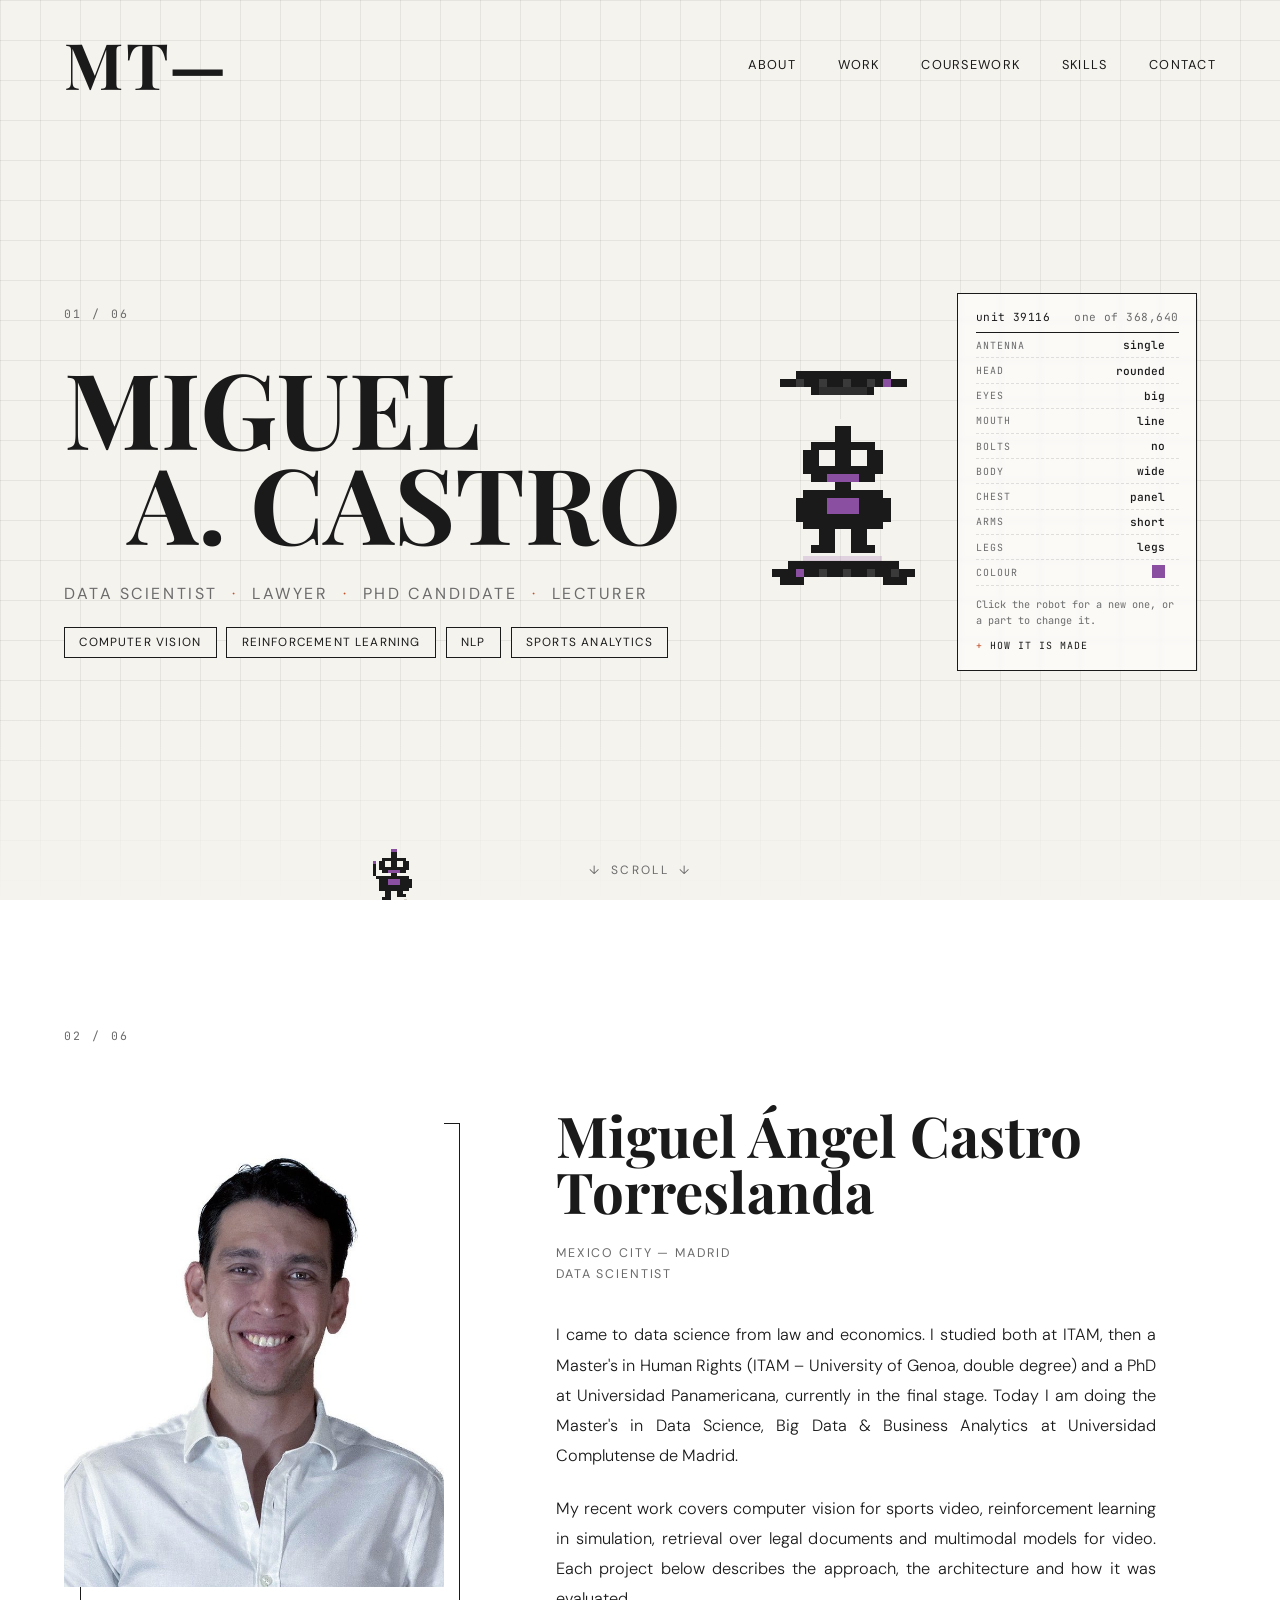
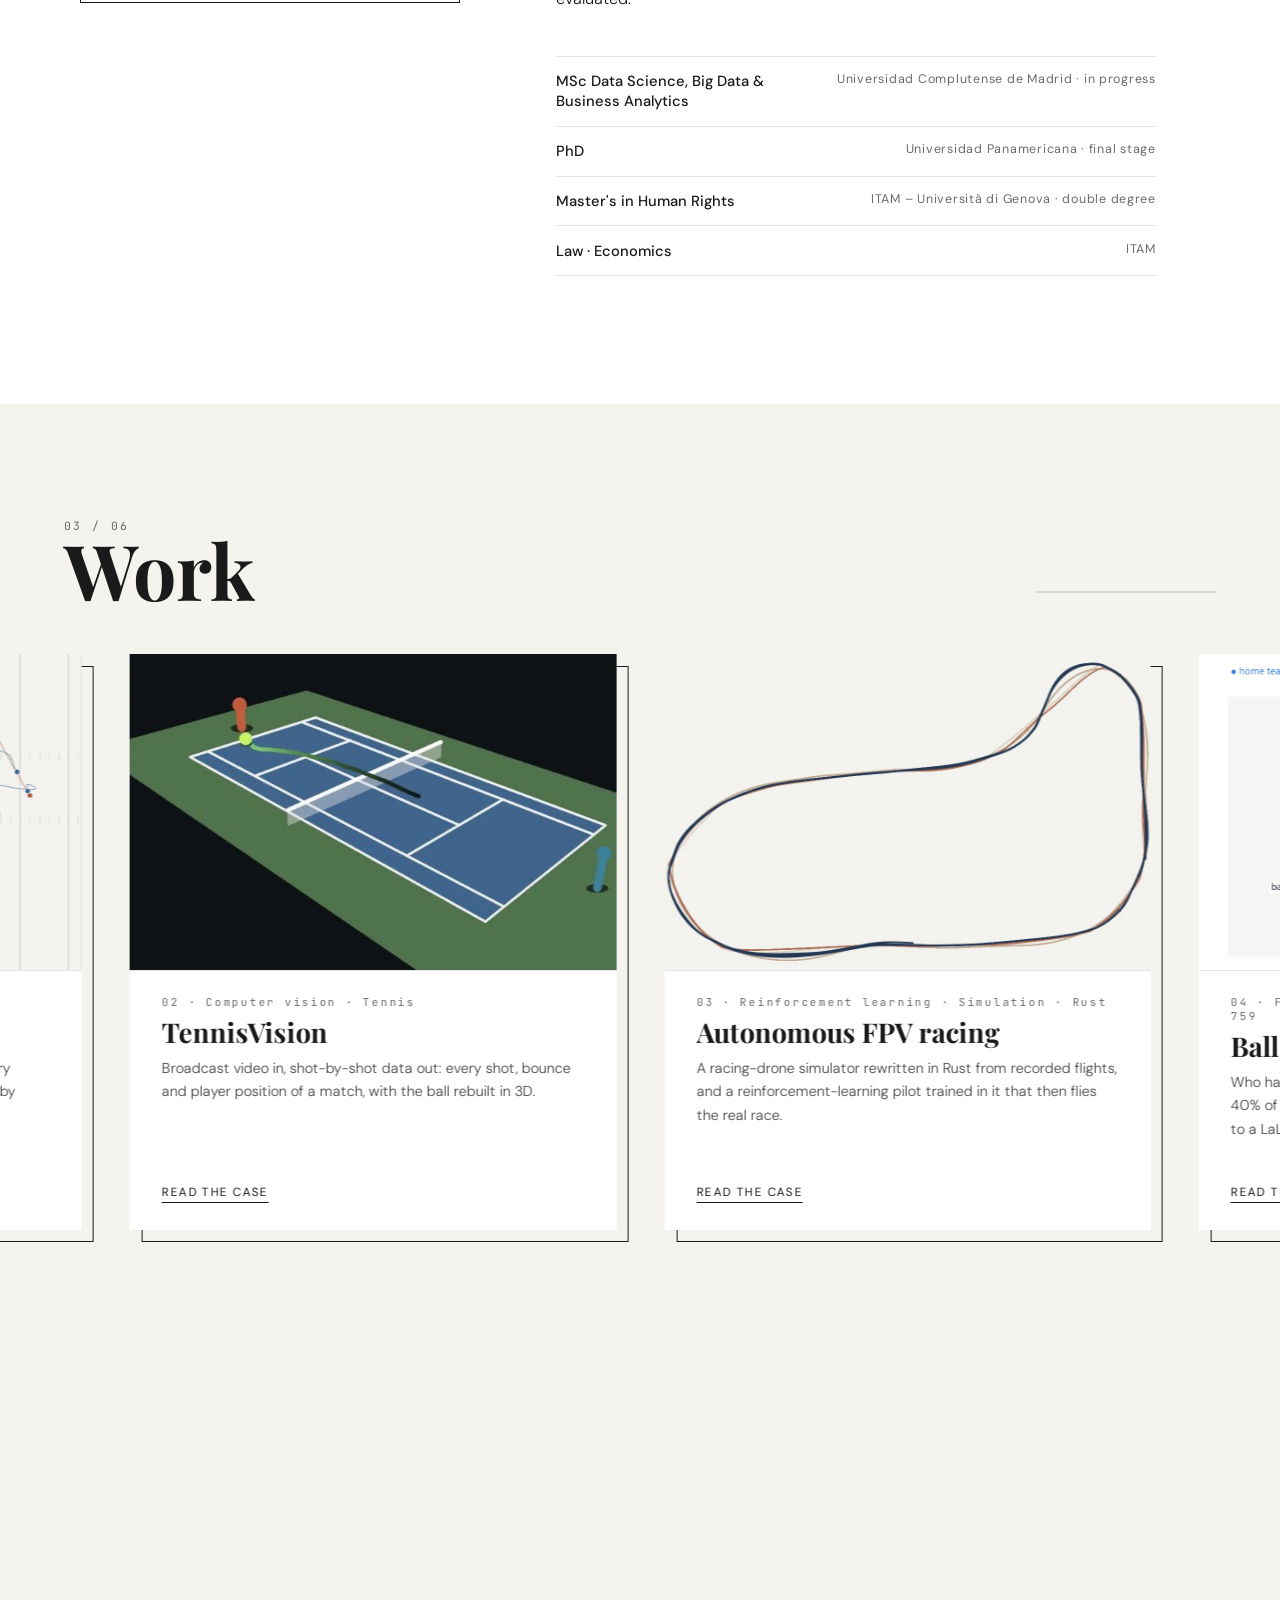
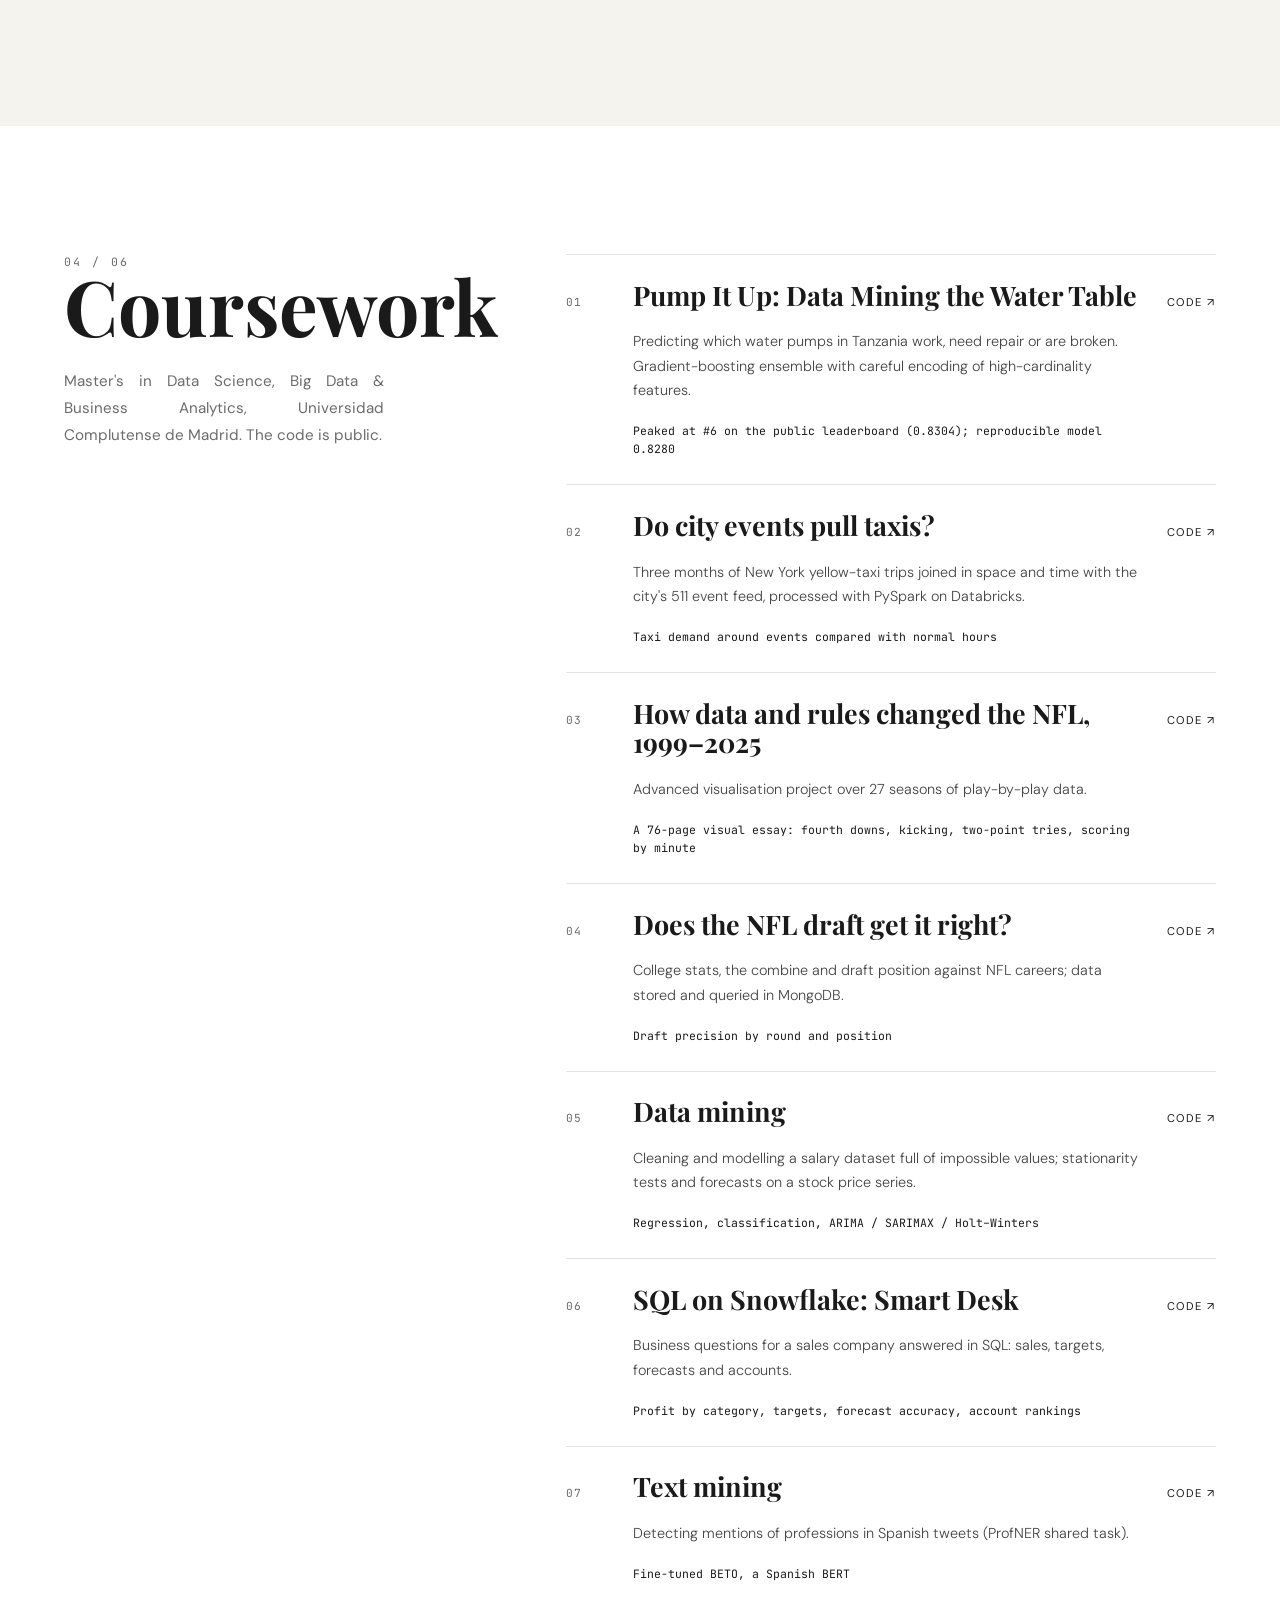
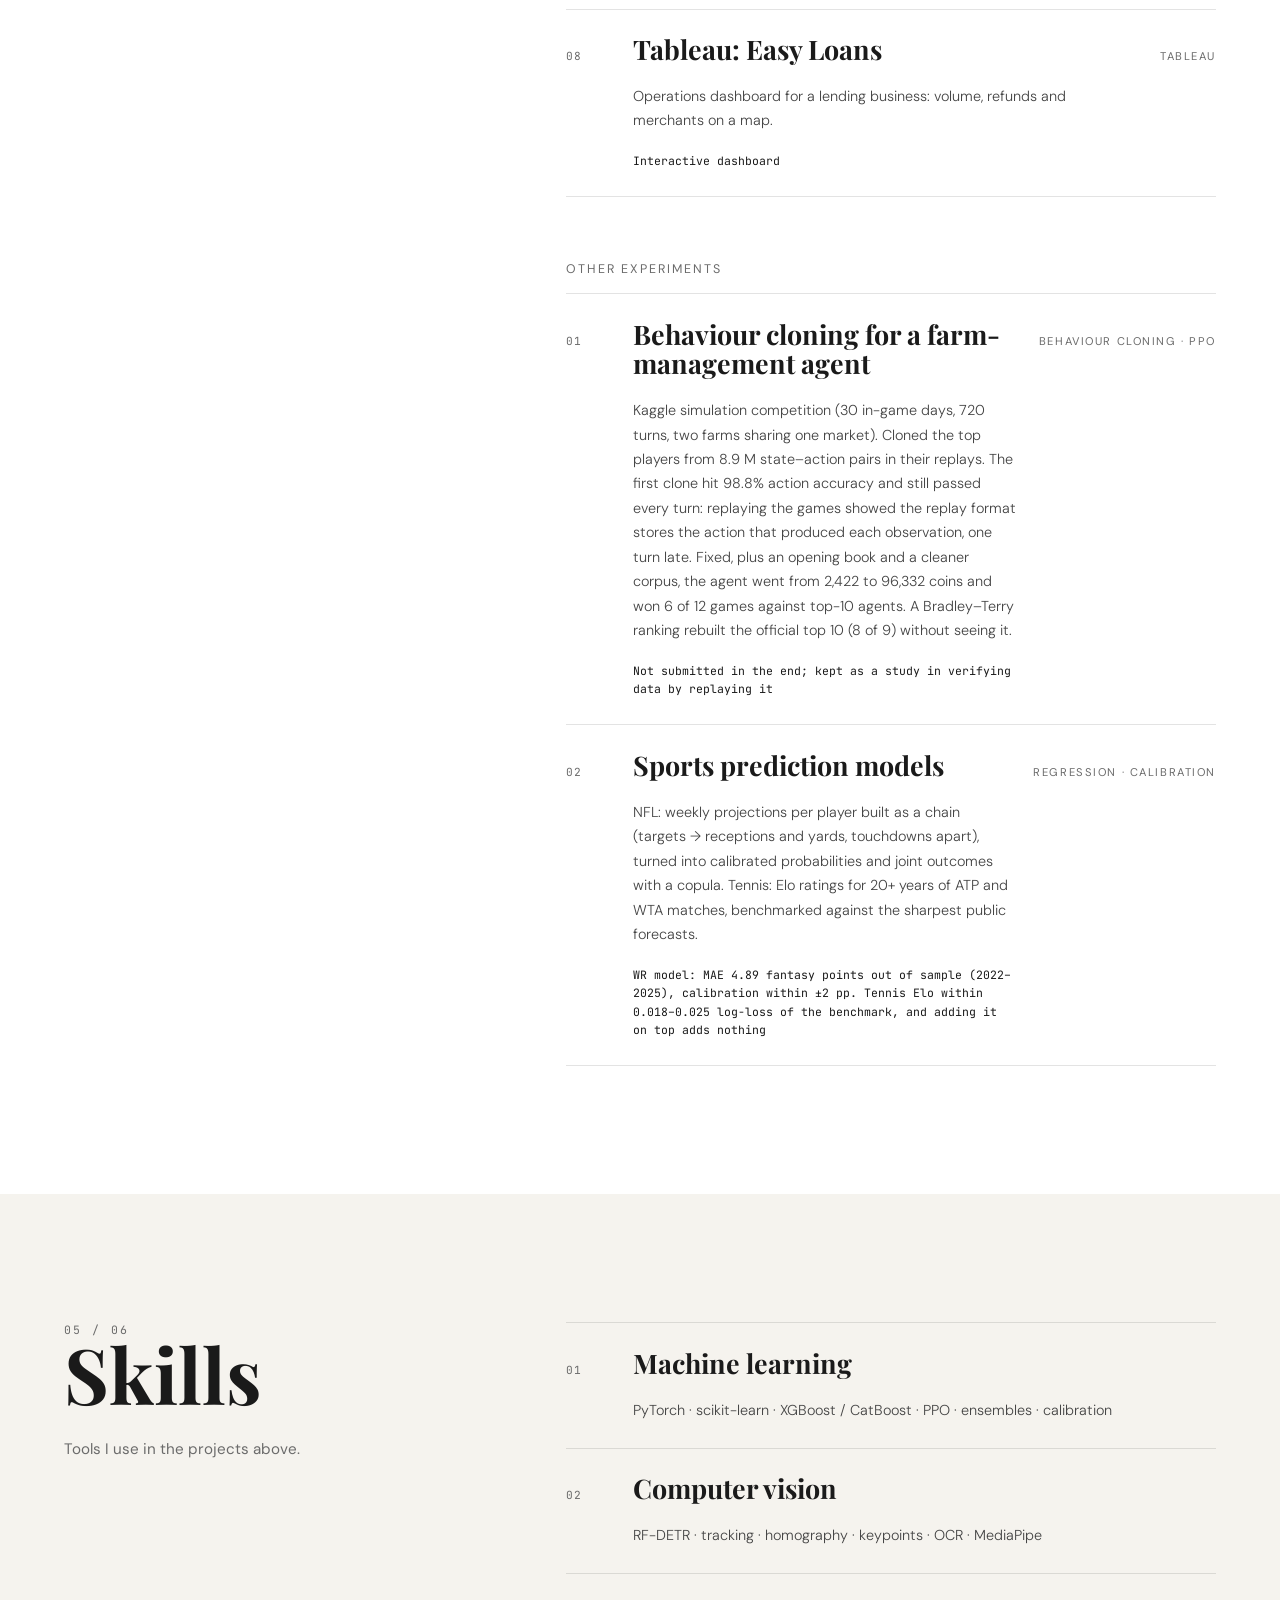
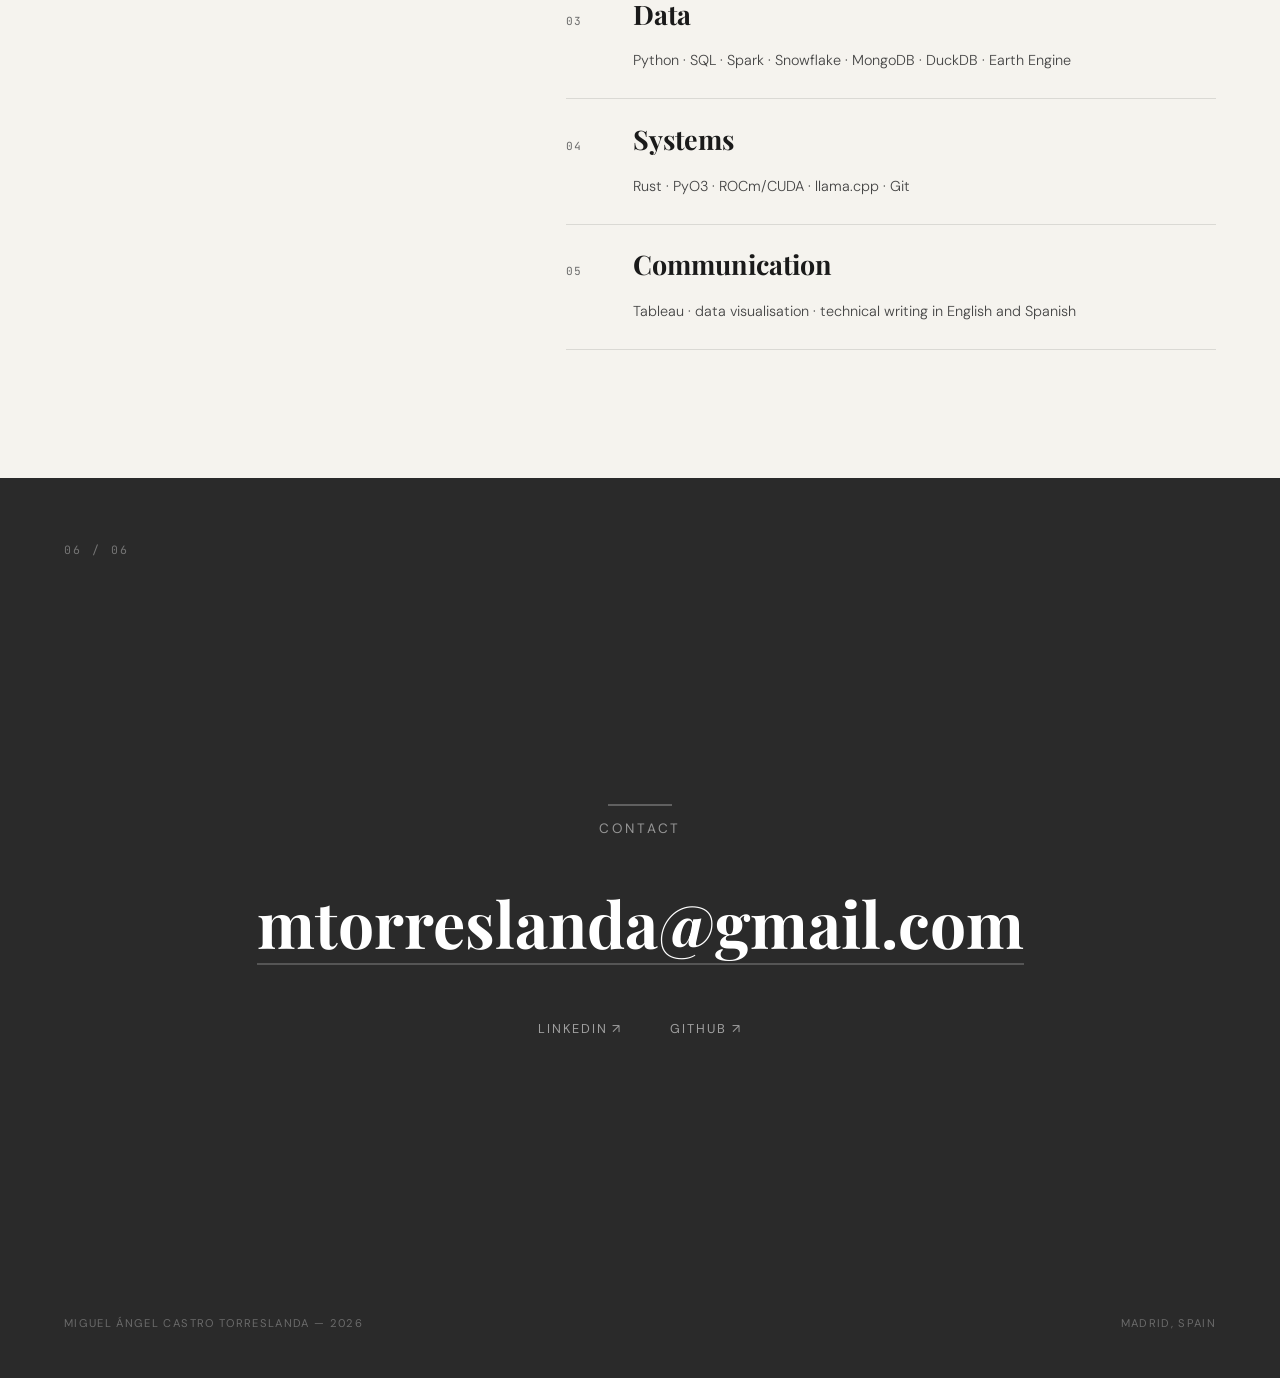
==== index.html @ d3981c2a "Transformations happen in place on the page, not pinned to the screen" ====
<!doctype html>
<html lang="en">
<head>
<meta charset="utf-8">
<meta name="viewport" content="width=device-width, initial-scale=1">
<title>Miguel Ángel Castro Torreslanda — Data Scientist</title>
<meta name="description" content="Data scientist in Madrid. Computer vision for sports video, reinforcement learning, legal NLP and multimodal models.">
<meta property="og:title" content="Miguel Ángel Castro Torreslanda — Data Scientist">
<meta property="og:description" content="Data scientist in Madrid. Computer vision for sports video, reinforcement learning, legal NLP and multimodal models.">
<meta property="og:image" content="https://mtorreslanda.com/assets/img/nfl-play-trails.jpg">
<meta name="theme-color" content="#F5F3EE">
<link rel="icon" href="assets/img/favicon.svg" type="image/svg+xml">
<link rel="preconnect" href="https://fonts.googleapis.com"><link rel="preconnect" href="https://fonts.gstatic.com" crossorigin><link href="https://fonts.googleapis.com/css2?family=DM+Sans:opsz,wght@9..40,400;9..40,500;9..40,700&family=JetBrains+Mono:wght@400;500&family=Playfair+Display:ital,wght@0,400;0,700;1,400&display=swap" rel="stylesheet">
<link rel="stylesheet" href="assets/css/home.css?v=35">
</head>
<body>
<nav class="nav" aria-label="Main">
  <a href="#top" class="nav-logo" aria-label="Back to top">MT—</a>
  <div class="nav-links">
    <a href="#about">About</a>
    <a href="#work">Work</a>
    <a class="opt" href="#coursework">Coursework</a>
    <a class="opt" href="#skills">Skills</a>
    <a href="#contact">Contact</a>
  </div>
</nav>

<header class="section-hero" id="top">
  <div class="hero-text">
    <div class="counter">01 / 06</div>
    <h1 class="hero-title"><span class="l1" data-letters="0.1">MIGUEL</span><span class="l2" data-letters="0.4">A. CASTRO</span></h1>
    <p class="hero-roles"><span>Data Scientist</span><i aria-hidden="true">·</i><span>Lawyer</span><i aria-hidden="true">·</i><span>PhD candidate</span><i aria-hidden="true">·</i><span>Lecturer</span></p>
    <div class="hero-areas"><span>Computer vision</span><span>Reinforcement learning</span><span>NLP</span><span>Sports analytics</span></div>
  </div>
  <div class="hero-bot">
    <canvas id="robot" role="img" tabindex="0" aria-label="A pixel robot assembled from random parts. Click to build a new one."></canvas>
    <div class="spec-wrap">
      <div class="spec-head"><span id="robot-id">unit</span><span>one of 368,640</span></div>
      <div class="spec" id="robot-spec" aria-live="polite"></div>
      <p class="spec-note">Click the robot for a new one, or a part to change it.</p>
      <details class="spec-how"><summary>How it is made</summary>
        <p>Each robot is drawn on a 16&nbsp;×&nbsp;17 grid, one cell at a time, with no images. A seeded random
        generator (mulberry32) picks one option for each of ten slots, from antenna to colour, which gives
        368,640 possible robots. The same robot is this tab's icon and the small one on the page, which treats
        lines of text as platforms and follows your cursor.</p>
      </details>
    </div>
  </div>
  <a class="scroll-hint" href="#about"><span class="arr" aria-hidden="true">↓</span> scroll <span class="arr" aria-hidden="true">↓</span></a>
</header>

<section class="sec section-about" id="about">
  <div class="counter">02 / 06</div>
  <div class="about-in">
    <div class="about-photo rv"><img src="assets/img/profile.jpg" alt="Portrait of Miguel Ángel Castro Torreslanda"></div>
    <div class="about-text">
      <h2 class="about-name rv">Miguel Ángel Castro Torreslanda</h2>
      <div class="about-meta rv"><span>Mexico City — Madrid</span><span>Data Scientist</span></div>
      <div class="rv"><p class="about-bio">I came to data science from law and economics. I studied both at ITAM, then a Master's in Human Rights (ITAM – University of Genoa, double degree) and a PhD at Universidad Panamericana, currently in the final stage. Today I am doing the Master's in Data Science, Big Data &amp; Business Analytics at Universidad Complutense de Madrid.</p><p class="about-bio">My recent work covers computer vision for sports video, reinforcement learning in simulation, retrieval over legal documents and multimodal models for video. Each project below describes the approach, the architecture and how it was evaluated.</p></div>
      <div class="edu rv"><div><b>MSc Data Science, Big Data &amp; Business Analytics</b><span>Universidad Complutense de Madrid · in progress</span></div><div><b>PhD</b><span>Universidad Panamericana · final stage</span></div><div><b>Master&#x27;s in Human Rights</b><span>ITAM – Università di Genova · double degree</span></div><div><b>Law · Economics</b><span>ITAM</span></div></div>
    </div>
  </div>
</section>

<section class="section-work" id="work">
  <div class="work-sticky">
    <div class="work-head">
      <div><div class="counter">03 / 06</div><h2 class="sec-title" data-scramble>Work</h2></div>
      <div class="work-progress" aria-hidden="true"><span></span></div>
    </div>
    <div class="work-track">
<a class="card" href="work/nflvision.html">
  <div class="card-img"><img src="assets/img/nfl-play-trails.jpg" alt="Top-down reconstruction of a passing play: offense in blue, defense in terracotta, with each player&#x27;s path after the snap." loading="lazy" decoding="async"></div>
  <div class="card-body">
    <span class="card-num">01 · Computer vision · American football</span>
    <h3>NFLVision</h3>
    <p>From football video to player-tracking data in yards: every player detected, followed and placed on the field, frame by frame.</p>
    <span class="card-more">Read the case</span>
  </div>
</a>
<a class="card" href="work/tennisvision.html">
  <div class="card-img"><img src="assets/img/tennis-3d.jpg" alt="3D reconstruction of a rally: a virtual court with both players and the fitted ball flight." loading="lazy" decoding="async"></div>
  <div class="card-body">
    <span class="card-num">02 · Computer vision · Tennis</span>
    <h3>TennisVision</h3>
    <p>Broadcast video in, shot-by-shot data out: every shot, bounce and player position of a match, with the ball rebuilt in 3D.</p>
    <span class="card-more">Read the case</span>
  </div>
</a>
<a class="card" href="work/liftoff-agent.html">
  <div class="card-img"><img src="assets/img/drone-laps.jpg" alt="Top-down view of the race line flown by the agent at successive training stages, getting tighter each time." loading="lazy" decoding="async"></div>
  <div class="card-body">
    <span class="card-num">03 · Reinforcement learning · Simulation · Rust</span>
    <h3>Autonomous FPV racing</h3>
    <p>A racing-drone simulator rewritten in Rust from recorded flights, and a reinforcement-learning pilot trained in it that then flies the real race.</p>
    <span class="card-more">Read the case</span>
  </div>
</a>
<a class="card" href="work/more-than-a-hack.html">
  <div class="card-img contain"><img src="assets/img/mtah-snapshot.png" alt="Diagram of one instant of a public match with the per-player features the model computes." loading="lazy" decoding="async"></div>
  <div class="card-body">
    <span class="card-num">04 · Football analytics · Hackathon · 37th of 759</span>
    <h3>Ball possession from tracking</h3>
    <p>Who has the ball, frame by frame, when the tracking loses it 40% of the time: a set-based temporal network applied blind to a LaLiga match.</p>
    <span class="card-more">Read the case</span>
  </div>
</a>
<a class="card" href="work/pokemon-tcg-agent.html">
  <div class="card-img contain"><img src="assets/img/pokemon-winrates.png" alt="Bar charts: submitted agent 53.4% vs best earlier agent 38.0%; after PPO 35.0% vs 15.9% before." loading="lazy" decoding="async"></div>
  <div class="card-body">
    <span class="card-num">05 · Game AI · Search · Kaggle</span>
    <h3>A game-playing agent for Pokémon TCG</h3>
    <p>An AlphaGo-style agent for a card game with hidden information: learned policy, learned evaluation and search over the turn.</p>
    <span class="card-more">Read the case</span>
  </div>
</a>
<a class="card" href="work/legal-rag.html">
  <div class="card-img contain"><img src="assets/img/legal-retrieval.png" alt="Bar chart: nDCG@10 and precision@10 for keyword search, hybrid with Qwen3 embeddings and hybrid with bge-m3 embeddings." loading="lazy" decoding="async"></div>
  <div class="card-body">
    <span class="card-num">06 · NLP · RAG · Legal tech</span>
    <h3>Searchable case law with local LLMs</h3>
    <p>Hundreds of thousands of passages from Mexican federal court rulings, made searchable with hybrid retrieval and answered with literal citations by a model that runs locally.</p>
    <span class="card-more">Read the case</span>
  </div>
</a>
<a class="card" href="work/augmented-rapport.html">
  <div class="card-img"><img src="assets/img/rapport-demo.jpg" alt="Two blurred video-call panels with a white face mesh drawn over each face, and live traces below for speaking, smiling and head movement of both people." loading="lazy" decoding="async"></div>
  <div class="card-body">
    <span class="card-num">07 · Multimodal ML · Video + audio · Health tech</span>
    <h3>Augmented Rapport</h3>
    <p>A local tool for online therapists: it describes the non-verbal side of a video session (speaking time, prosody, facial and head movement, synchrony) and never diagnoses.</p>
    <span class="card-more">Read the case</span>
  </div>
</a>
<a class="card" href="work/signature-detection.html">
  <div class="card-img contain"><img src="assets/img/signature-fp.png" alt="Bar chart: share of unsigned pages flagged at 95% recall: detector 28%, with verifier 17%, with local VLM 6%, both 10%." loading="lazy" decoding="async"></div>
  <div class="card-body">
    <span class="card-num">08 · Computer vision · Document AI</span>
    <h3>Signature detection in documents</h3>
    <p>Flags which PDFs in a folder carry a handwritten signature or initials, tuned for recall, with an optional local vision-language model as a second opinion.</p>
    <span class="card-more">Read the case</span>
  </div>
</a>
<a class="card" href="work/water-from-space.html">
  <div class="card-img contain"><img src="assets/img/water-clean-pixels.png" alt="Dumbbell chart: estimation error for each country and variable falls when only clean water pixels are used." loading="lazy" decoding="async"></div>
  <div class="card-body">
    <span class="card-num">09 · Remote sensing · Epidemiology</span>
    <h3>Water quality from space</h3>
    <p>Estimating turbidity and chlorophyll from Sentinel-2 where there are no labs, and testing whether it says anything about waterborne disease.</p>
    <span class="card-more">Read the case</span>
  </div>
</a>
    </div>
  </div>
</section>

<section class="sec section-course" id="coursework">
  <div class="split">
    <div class="split-left">
      <div class="counter">04 / 06</div>
      <h2 class="sec-title" data-scramble>Coursework</h2>
      <p class="sec-lead">Master's in Data Science, Big Data &amp; Business Analytics, Universidad Complutense de Madrid. The code is public.</p>
    </div>
    <div>
      <div class="rows">
<a class="row" href="https://github.com/mtorreslanda/pump-it-up-water-table"><span class="row-i">01</span><span class="row-name">Pump It Up: Data Mining the Water Table</span><span class="row-side">Code ↗</span><span class="row-desc">Predicting which water pumps in Tanzania work, need repair or are broken. Gradient-boosting ensemble with careful encoding of high-cardinality features.</span><span class="row-res">Peaked at #6 on the public leaderboard (0.8304); reproducible model 0.8280</span></a>
<a class="row" href="https://github.com/mtorreslanda/msc-data-science-coursework/tree/main/spark"><span class="row-i">02</span><span class="row-name">Do city events pull taxis?</span><span class="row-side">Code ↗</span><span class="row-desc">Three months of New York yellow-taxi trips joined in space and time with the city&#x27;s 511 event feed, processed with PySpark on Databricks.</span><span class="row-res">Taxi demand around events compared with normal hours</span></a>
<a class="row" href="https://github.com/mtorreslanda/msc-data-science-coursework/tree/main/visualisation"><span class="row-i">03</span><span class="row-name">How data and rules changed the NFL, 1999–2025</span><span class="row-side">Code ↗</span><span class="row-desc">Advanced visualisation project over 27 seasons of play-by-play data.</span><span class="row-res">A 76-page visual essay: fourth downs, kicking, two-point tries, scoring by minute</span></a>
<a class="row" href="https://github.com/mtorreslanda/msc-data-science-coursework/tree/main/nfl-draft"><span class="row-i">04</span><span class="row-name">Does the NFL draft get it right?</span><span class="row-side">Code ↗</span><span class="row-desc">College stats, the combine and draft position against NFL careers; data stored and queried in MongoDB.</span><span class="row-res">Draft precision by round and position</span></a>
<a class="row" href="https://github.com/mtorreslanda/msc-data-science-coursework/tree/main/data-mining"><span class="row-i">05</span><span class="row-name">Data mining</span><span class="row-side">Code ↗</span><span class="row-desc">Cleaning and modelling a salary dataset full of impossible values; stationarity tests and forecasts on a stock price series.</span><span class="row-res">Regression, classification, ARIMA / SARIMAX / Holt–Winters</span></a>
<a class="row" href="https://github.com/mtorreslanda/msc-data-science-coursework/tree/main/sql"><span class="row-i">06</span><span class="row-name">SQL on Snowflake: Smart Desk</span><span class="row-side">Code ↗</span><span class="row-desc">Business questions for a sales company answered in SQL: sales, targets, forecasts and accounts.</span><span class="row-res">Profit by category, targets, forecast accuracy, account rankings</span></a>
<a class="row" href="https://github.com/mtorreslanda/msc-data-science-coursework/tree/main/text-mining"><span class="row-i">07</span><span class="row-name">Text mining</span><span class="row-side">Code ↗</span><span class="row-desc">Detecting mentions of professions in Spanish tweets (ProfNER shared task).</span><span class="row-res">Fine-tuned BETO, a Spanish BERT</span></a>
<div class="row"><span class="row-i">08</span><span class="row-name">Tableau: Easy Loans</span><span class="row-side">Tableau</span><span class="row-desc">Operations dashboard for a lending business: volume, refunds and merchants on a map.</span><span class="row-res">Interactive dashboard</span></div>
      </div>
      <div class="sub-head">Other experiments</div>
      <div class="rows">
<div class="row"><span class="row-i">01</span><span class="row-name">Behaviour cloning for a farm-management agent</span><span class="row-side">Behaviour cloning · PPO</span><span class="row-desc">Kaggle simulation competition (30 in-game days, 720 turns, two farms sharing one market). Cloned the top players from 8.9 M state–action pairs in their replays. The first clone hit 98.8% action accuracy and still passed every turn: replaying the games showed the replay format stores the action that produced each observation, one turn late. Fixed, plus an opening book and a cleaner corpus, the agent went from 2,422 to 96,332 coins and won 6 of 12 games against top-10 agents. A Bradley–Terry ranking rebuilt the official top 10 (8 of 9) without seeing it.</span><span class="row-res">Not submitted in the end; kept as a study in verifying data by replaying it</span></div>
<div class="row"><span class="row-i">02</span><span class="row-name">Sports prediction models</span><span class="row-side">Regression · Calibration</span><span class="row-desc">NFL: weekly projections per player built as a chain (targets → receptions and yards, touchdowns apart), turned into calibrated probabilities and joint outcomes with a copula. Tennis: Elo ratings for 20+ years of ATP and WTA matches, benchmarked against the sharpest public forecasts.</span><span class="row-res">WR model: MAE 4.89 fantasy points out of sample (2022–2025), calibration within ±2 pp. Tennis Elo within 0.018–0.025 log-loss of the benchmark, and adding it on top adds nothing</span></div>
      </div>
    </div>
  </div>
</section>

<section class="sec section-skills" id="skills">
  <div class="split">
    <div class="split-left">
      <div class="counter">05 / 06</div>
      <h2 class="sec-title" data-scramble>Skills</h2>
      <p class="sec-lead skills-lead">Tools I use in the projects above.</p>
    </div>
    <div class="rows">
<div class="row"><span class="row-i">01</span><span class="row-name">Machine learning</span><span class="row-side"></span><span class="row-desc">PyTorch · scikit-learn · XGBoost / CatBoost · PPO · ensembles · calibration</span></div>
<div class="row"><span class="row-i">02</span><span class="row-name">Computer vision</span><span class="row-side"></span><span class="row-desc">RF-DETR · tracking · homography · keypoints · OCR · MediaPipe</span></div>
<div class="row"><span class="row-i">03</span><span class="row-name">Data</span><span class="row-side"></span><span class="row-desc">Python · SQL · Spark · Snowflake · MongoDB · DuckDB · Earth Engine</span></div>
<div class="row"><span class="row-i">04</span><span class="row-name">Systems</span><span class="row-side"></span><span class="row-desc">Rust · PyO3 · ROCm/CUDA · llama.cpp · Git</span></div>
<div class="row"><span class="row-i">05</span><span class="row-name">Communication</span><span class="row-side"></span><span class="row-desc">Tableau · data visualisation · technical writing in English and Spanish</span></div>
    </div>
  </div>
</section>

<section class="section-contact" id="contact">
  <div class="counter">06 / 06</div>
  <p class="contact-label">Contact</p>
  <a class="contact-email" href="mailto:mtorreslanda@gmail.com">mtorreslanda@gmail.com</a>
  <div class="contact-links"><a href="https://www.linkedin.com/in/miguel-angel-castro-torreslanda/">LinkedIn ↗</a><a href="https://github.com/mtorreslanda">GitHub ↗</a></div>
  <div class="contact-foot"><span>Miguel Ángel Castro Torreslanda — 2026</span><span>Madrid, Spain</span></div>
</section>

<canvas id="fx" aria-hidden="true"></canvas>
<canvas id="walker" aria-hidden="true"></canvas>
<div id="rope" aria-hidden="true"></div>
<script src="assets/js/robot.js?v=35"></script>
<script src="assets/js/home.js?v=35"></script>
<script src="assets/js/walker.js?v=35"></script>
</body>
</html>
---- assets/css/home.css ----
/* Front page. Based on the original site: paper, Playfair Display + DM Sans, offset frames. */
:root {
  --paper: #F5F3EE;
  --white: #FFFFFF;
  --ink: #1A1A1A;
  --grey: #6B6B6B;
  --line: rgba(26, 26, 26, 0.12);
  --dark: #2A2A2A;
  --accent: #C0522A;
  --serif: 'Playfair Display', Georgia, serif;
  --sans: 'DM Sans', system-ui, sans-serif;
  --mono: 'JetBrains Mono', ui-monospace, monospace;
  --pad: 4rem;
}
* { margin: 0; padding: 0; box-sizing: border-box; }
html { scroll-behavior: smooth; }
body { background: var(--paper); color: var(--ink); font-family: var(--sans); font-weight: 400;
       -webkit-font-smoothing: antialiased; overflow-x: hidden; }
a { color: inherit; }
img { display: block; max-width: 100%; }
::selection { background: var(--ink); color: var(--paper); }
:focus-visible { outline: 2px solid var(--accent); outline-offset: 3px; }

.counter { font-family: var(--mono); font-size: .72rem; letter-spacing: .2em; color: var(--grey); }
.kicker { font-size: .78rem; letter-spacing: .16em; text-transform: uppercase; color: var(--grey); }

/* ---------------------------------------------------------------- nav */
.nav { position: fixed; inset: 0 0 auto 0; z-index: 100; display: flex; justify-content: space-between;
       align-items: center; padding: 2rem var(--pad); transition: padding .4s ease, background .4s ease; }
.nav-logo { font-family: var(--serif); font-weight: 700; font-size: 4rem; letter-spacing: .05em;
            text-decoration: none; line-height: 1; transition: font-size .4s ease, letter-spacing .4s ease; }
.nav-links { display: flex; gap: 2.6rem; }
.nav-links a { text-decoration: none; font-size: .8rem; letter-spacing: .1em; text-transform: uppercase;
               display: inline-block; min-width: 4ch; position: relative; }
.nav-links a::after { content: ''; position: absolute; left: 0; right: 0; bottom: -4px; height: 1px;
                      background: currentColor; transform: scaleX(0); transform-origin: left; transition: transform .3s ease; }
.nav-links a:hover::after { transform: scaleX(1); }
.nav.scrolled { padding: 1.1rem var(--pad); background: rgba(245, 243, 238, .88);
                backdrop-filter: blur(8px); -webkit-backdrop-filter: blur(8px); }
.nav.scrolled .nav-logo { font-family: var(--sans); font-weight: 500; font-size: 1rem; letter-spacing: .12em; }
.nav.on-dark { background: rgba(42, 42, 42, .9); color: var(--paper); }

/* ---------------------------------------------------------------- hero */
.section-hero { position: relative; min-height: 100vh; overflow: hidden; display: grid;
                grid-template-columns: max-content minmax(0, 1fr); align-items: center;
                padding: 9rem var(--pad) 5rem; gap: 3rem; }
.section-hero::before { content: ''; position: absolute; inset: 0; z-index: -1;
  background-image: linear-gradient(rgba(26,26,26,.07) 1px, transparent 1px),
                    linear-gradient(90deg, rgba(26,26,26,.07) 1px, transparent 1px);
  background-size: 40px 40px; }
.section-hero::after { content: ''; position: absolute; left: 0; right: 0; bottom: 0; height: 22%; z-index: -1;
                       background: linear-gradient(to bottom, transparent, var(--paper)); }
.hero-title { font-family: var(--serif); font-weight: 700; font-size: clamp(4.5rem, 9vw, 9.6rem);
              line-height: .9; margin: 2.4rem 0 2.2rem; }
.hero-title > span { display: block; white-space: nowrap; }
.hero-title .l2 { padding-left: clamp(1.5rem, 5vw, 6rem); }
.hero-roles { font-size: 1rem; letter-spacing: .16em; text-transform: uppercase; color: var(--grey);
              display: flex; flex-wrap: wrap; gap: .2rem .9rem; align-items: baseline; }
.hero-roles span { white-space: nowrap; }
.hero-roles i { font-style: normal; color: var(--accent); }
.hero-areas { margin-top: 1.4rem; display: flex; flex-wrap: wrap; gap: .6rem; }
.hero-areas span { font-size: .74rem; letter-spacing: .1em; text-transform: uppercase; padding: .42rem .9rem;
                   border: 1px solid var(--ink); background: var(--paper); }

/* the robot and its spec sheet */
.hero-bot { display: grid; grid-template-columns: 220px 250px; gap: 1.5rem; align-items: center;
            justify-self: center; }
#robot { width: 100%; aspect-ratio: 24 / 28; display: block; image-rendering: pixelated; cursor: pointer; }
.spec-wrap { font-family: var(--mono); font-size: .7rem; padding: 1rem 1.1rem 1.1rem;
             background: rgba(255, 255, 255, .55); border: 1px solid var(--ink);
             box-shadow: 6px 6px 0 rgba(26, 26, 26, .08);
             -webkit-backdrop-filter: blur(2px); backdrop-filter: blur(2px); }
.js .spec-wrap { animation: spec-in .7s cubic-bezier(.2, .8, .2, 1) 1.1s both; }
.js .spec .part { animation: part-in .4s ease both; }
.js .spec .part:nth-child(1) { animation-delay: 1.35s; } .js .spec .part:nth-child(2) { animation-delay: 1.4s; }
.js .spec .part:nth-child(3) { animation-delay: 1.45s; } .js .spec .part:nth-child(4) { animation-delay: 1.5s; }
.js .spec .part:nth-child(5) { animation-delay: 1.55s; } .js .spec .part:nth-child(6) { animation-delay: 1.6s; }
.js .spec .part:nth-child(7) { animation-delay: 1.65s; } .js .spec .part:nth-child(8) { animation-delay: 1.7s; }
.js .spec .part:nth-child(9) { animation-delay: 1.75s; } .js .spec .part:nth-child(10) { animation-delay: 1.8s; }
.js .spec.ready .part { animation: none; }
@keyframes spec-in { from { opacity: 0; transform: translateX(16px); clip-path: inset(0 0 100% 0); }
                     to { opacity: 1; transform: none; clip-path: inset(0 0 0 0); } }
@keyframes part-in { from { opacity: 0; transform: translateX(6px); } to { opacity: 1; transform: none; } }
.js .spec .part.flash { animation: flash .9s ease; }
@keyframes flash { 0%, 30% { background: rgba(192, 82, 42, .14); } 100% { background: transparent; } }
.spec-head { display: flex; justify-content: space-between; gap: .6rem; padding-bottom: .5rem;
             border-bottom: 1px solid var(--ink); color: var(--ink); letter-spacing: .04em; }
.spec-head span { white-space: nowrap; }
.spec-head span:last-child { color: var(--grey); }
.spec { display: grid; }
.part { display: flex; justify-content: space-between; align-items: center; gap: .6rem; width: 100%;
        background: none; border: 0; border-bottom: 1px dashed var(--line); padding: .32rem 0; cursor: pointer;
        font: inherit; color: inherit; text-align: left; }
.part span { color: var(--grey); text-transform: uppercase; letter-spacing: .1em; font-size: .62rem; }
.part b { font-weight: 500; color: var(--ink); }
.part b::after { content: ' ›'; color: var(--grey); opacity: 0; transition: opacity .2s ease; }
.part:hover b::after, .part:focus-visible b::after { opacity: 1; }
.part:hover b { color: var(--accent); }
.part i { display: inline-block; width: .8rem; height: .8rem; vertical-align: -1px; }
.spec-note { margin-top: .7rem; color: var(--grey); line-height: 1.5; font-size: .64rem; }
.spec-how { margin-top: .7rem; }
.spec-how summary { cursor: pointer; color: var(--ink); text-transform: uppercase; letter-spacing: .1em;
                    font-size: .62rem; list-style: none; }
.spec-how summary::-webkit-details-marker { display: none; }
.spec-how summary::before { content: '+ '; color: var(--accent); }
.spec-how[open] summary::before { content: '– '; }
.spec-how p { margin-top: .5rem; font-family: var(--sans); font-size: .78rem; line-height: 1.6; color: #444; }
.scroll-hint { position: absolute; left: 50%; bottom: 2.2rem; transform: translateX(-50%); font-size: .75rem;
               letter-spacing: .2em; text-transform: uppercase; text-decoration: none; color: var(--grey); }
.js .scroll-hint { animation: bounce 2.2s ease-in-out infinite; }
@keyframes bounce { 50% { transform: translate(-50%, 6px); } }

/* letters rise */
.ltr { display: inline-block; opacity: 0; transform: translateY(.55em) rotate(4deg);
       animation: rise .8s cubic-bezier(.2, .8, .2, 1) forwards; }
@keyframes rise { to { opacity: 1; transform: none; } }

/* ---------------------------------------------------------------- shared section head */
.sec { position: relative; padding: 8rem var(--pad); }
.sec-title { font-family: var(--serif); font-weight: 700; font-size: clamp(3rem, 6vw, 6.5rem); line-height: .95; }
.sec-lead { font-size: .95rem; line-height: 1.8; color: var(--grey); max-width: 36ch; margin-top: 1.6rem; }

.rv { opacity: 1; transform: none; }
.js .rv { opacity: 0; transform: translateY(24px); transition: opacity .7s ease, transform .7s cubic-bezier(.2, .8, .2, 1); }
.js .rv.in { opacity: 1; transform: none; }

/* ---------------------------------------------------------------- about */
.section-about { background: var(--white); }
.about-in { display: grid; grid-template-columns: 380px minmax(0, 1fr); gap: 7rem; max-width: 1240px; margin-top: 4rem; }
.about-photo { position: relative; width: 380px; height: 480px; }
.about-photo img { position: relative; z-index: 1; width: 100%; height: 100%; object-fit: cover; object-position: top;
                   filter: grayscale(8%); }
.about-photo::after { content: ''; position: absolute; inset: 16px -16px -16px 16px; border: 1.5px solid var(--ink);
                      transition: inset .4s ease; }
.about-photo:hover::after { inset: 8px -8px -8px 8px; }
.about-name { font-family: var(--serif); font-weight: 700; font-size: clamp(2.4rem, 4.4vw, 3.8rem); line-height: 1; }
.about-meta { display: flex; flex-direction: column; gap: .3rem; margin: 1.6rem 0 2.4rem; }
.about-meta span { font-size: .78rem; letter-spacing: .15em; text-transform: uppercase; color: var(--grey); }
.about-bio { font-size: 1.02rem; font-weight: 300; line-height: 1.85; max-width: 600px; margin-bottom: 1.4rem; }
.edu { margin-top: 2.6rem; border-top: 1px solid var(--line); max-width: 600px; }
.edu div { display: grid; grid-template-columns: 1fr auto; gap: 1rem; padding: .9rem 0; border-bottom: 1px solid var(--line); }
.edu b { font-weight: 500; font-size: .92rem; }
.edu span { font-size: .78rem; color: var(--grey); letter-spacing: .06em; text-align: right; }

/* ---------------------------------------------------------------- work */
.section-work { position: relative; background: var(--paper); }
.work-sticky { padding: 7rem var(--pad) 5rem; }
.section-work.horizontal .work-sticky { position: sticky; top: 0; height: 100vh; overflow: hidden;
                                        display: flex; flex-direction: column; justify-content: center; padding-top: 5.5rem; padding-bottom: 3rem; }
.work-head { display: flex; justify-content: space-between; align-items: flex-end; gap: 2rem; margin-bottom: 3rem; }
.work-progress { width: 180px; height: 2px; background: var(--line); flex-shrink: 0; margin-bottom: .8rem; }
.work-progress span { display: block; height: 100%; background: var(--ink); transform-origin: left; transform: scaleX(0); }
.work-track { display: grid; grid-template-columns: repeat(auto-fill, minmax(min(100%, 460px), 1fr)); gap: 3rem; }
.section-work.horizontal .work-track { display: flex; gap: 3rem; will-change: transform; padding-right: 2rem; }
.card { position: relative; flex-shrink: 0; width: 100%; display: flex; flex-direction: column;
        text-decoration: none; background: var(--white); }
.section-work.horizontal .card { width: min(520px, 38vw); height: min(64vh, 600px); }
.card::after { content: ''; position: absolute; inset: 12px -12px -12px 12px; border: 1.5px solid var(--ink);
               z-index: -1; transition: inset .3s ease; }
.card:hover::after { inset: 6px -6px -6px 6px; }
.card-img { aspect-ratio: 16 / 9; overflow: hidden; background: var(--white); border-bottom: 1px solid var(--line); }
.section-work.horizontal .card-img { aspect-ratio: auto; flex: 0 0 55%; }
.card-img img { width: 100%; height: 100%; object-fit: cover; filter: grayscale(25%);
                transition: transform .7s ease, filter .7s ease; }
.card-img.contain img { object-fit: contain; padding: .6rem; filter: none; }
.card:hover .card-img img { transform: scale(1.04); filter: none; }
.card-body { flex: 1 1 auto; padding: 1.5rem 2rem 1.7rem; display: flex; flex-direction: column; gap: .6rem; min-height: 0; overflow: hidden; }
.card-num { font-family: var(--mono); font-size: .68rem; letter-spacing: .16em; color: var(--grey); }
.card h3 { font-family: var(--serif); font-size: 1.7rem; line-height: 1.05; }
.card p { font-size: .9rem; font-weight: 300; line-height: 1.65; color: #444; }
.card-more { margin-top: auto; font-size: .74rem; letter-spacing: .12em; text-transform: uppercase;
             align-self: flex-start; border-bottom: 1px solid var(--ink); padding-bottom: 2px; }
.card.text { background: var(--ink); color: var(--paper); }
.card.text::after { border-color: var(--grey); }
.card.text p { color: rgba(245, 243, 238, .75); }
.card.text .card-num { color: rgba(245, 243, 238, .55); }
.card.text .card-body { padding-top: 2.2rem; }
.card.text .card-result { font-family: var(--mono); font-size: .72rem; line-height: 1.6; color: var(--paper);
                          border-left: 2px solid var(--accent); padding-left: .8rem; }

/* ---------------------------------------------------------------- list sections (coursework, skills) */
.split { display: grid; grid-template-columns: 38% minmax(0, 1fr); gap: 4rem; align-items: start; }
.split-left { position: sticky; top: 7rem; }
.rows { border-top: 1px solid var(--line); }
.row { display: grid; grid-template-columns: 3rem minmax(0, 1fr) auto; gap: 1.2rem; align-items: baseline;
       padding: 1.6rem 0; border-bottom: 1px solid var(--line); text-decoration: none; }
.js .row { opacity: 0; transform: translateY(20px); transition: opacity .5s ease, transform .5s ease, background .3s ease; }
.js .row.in { opacity: 1; transform: none; }
.row-i { font-family: var(--mono); font-size: .7rem; color: var(--grey); letter-spacing: .1em; }
.row-name { font-family: var(--serif); font-weight: 700; font-size: clamp(1.25rem, 2.1vw, 1.9rem); line-height: 1.1; }
.row-desc { grid-column: 2 / 3; font-size: .9rem; font-weight: 300; line-height: 1.7; color: #444; max-width: 62ch; }
.row-res { grid-column: 2 / 3; font-family: var(--mono); font-size: .72rem; color: var(--ink); line-height: 1.6; }
.row-side { font-size: .7rem; letter-spacing: .14em; text-transform: uppercase; color: var(--grey); text-align: right; }
a.row:hover .row-name { text-decoration: underline; text-decoration-thickness: 1px; text-underline-offset: 4px; }
a.row .row-side { color: var(--ink); }
.section-course { background: var(--white); }
.section-skills { background: var(--paper); }
.sub-head { margin: 4rem 0 0; padding-bottom: 1rem; font-size: .78rem; letter-spacing: .16em; text-transform: uppercase; color: var(--grey); }

/* ---------------------------------------------------------------- contact */
.section-contact { position: relative; min-height: 100vh; background: var(--dark); color: var(--white);
                   display: flex; flex-direction: column; align-items: center; justify-content: center;
                   text-align: center; gap: 3rem; padding: 8rem var(--pad); }
.section-contact .counter { position: absolute; top: 4rem; left: var(--pad); color: rgba(255,255,255,.35); }
.contact-label { font-size: .85rem; letter-spacing: .2em; text-transform: uppercase; color: rgba(255,255,255,.5); }
.contact-email { font-family: var(--serif); font-weight: 700; font-size: clamp(2rem, 5vw, 5.2rem); line-height: 1;
                 text-decoration: none; border-bottom: 2px solid rgba(255,255,255,.2); padding-bottom: .5rem;
                 transition: border-color .3s ease, color .3s ease; }
.contact-email:hover { border-color: var(--white); color: rgba(255,255,255,.75); }
.contact-links { display: flex; gap: 3rem; }
.contact-links a { font-size: .8rem; letter-spacing: .15em; text-transform: uppercase; text-decoration: none;
                   color: rgba(255,255,255,.55); transition: color .3s ease; }
.contact-links a:hover { color: var(--white); }
.contact-foot { position: absolute; left: var(--pad); right: var(--pad); bottom: 3rem; display: flex;
                justify-content: space-between; font-size: .7rem; letter-spacing: .12em; text-transform: uppercase;
                color: rgba(255,255,255,.3); }

/* ---------------------------------------------------------------- walker */
#walker { position: fixed; left: 0; top: 0; z-index: 90; cursor: pointer; image-rendering: pixelated; }
.no-walker #walker { display: none; }

/* ---------------------------------------------------------------- reduced motion */
@media (prefers-reduced-motion: reduce) {
  html { scroll-behavior: auto; }
  *, *::before, *::after { animation: none !important; transition: none !important; }
  .js .rv, .js .row { opacity: 1; transform: none; }
  #walker { display: none; }
}

/* ---------------------------------------------------------------- narrower screens (full pass comes later) */
@media (max-width: 1380px) {
  .hero-title { font-size: clamp(4.5rem, 8.2vw, 9.6rem); }
  .hero-bot { grid-template-columns: 190px 240px; gap: 1.2rem; }
}
@media (max-width: 1100px) {
  :root { --pad: 2.5rem; }
  .about-in { grid-template-columns: 300px minmax(0, 1fr); gap: 4rem; }
  .about-photo { width: 300px; height: 380px; }
}
@media (max-width: 820px) {
  :root { --pad: 1.25rem; }
  .nav-logo { font-size: 2.6rem; }
  .nav-links { gap: 1.1rem; }
  .nav-links .opt { display: none; }
  .section-hero { grid-template-columns: 1fr; padding-top: 8rem; }
  .hero-bot { grid-template-columns: 150px minmax(0, 220px); }
  .about-in, .split { grid-template-columns: 1fr; gap: 3rem; }
  .split-left { position: static; }
  .about-photo { width: min(100%, 320px); height: 400px; }
  .row { grid-template-columns: 2rem minmax(0, 1fr); }
  .row-side { grid-column: 2; text-align: left; }
  .contact-links { gap: 1.6rem; }
  .contact-foot { flex-direction: column; gap: .4rem; }
}

/* rope for the hanging robot (skills) */
#rope { position: fixed; left: 0; top: 0; width: 2px; height: 0; background: var(--ink); transform-origin: top center;
        z-index: 89; opacity: 0; pointer-events: none; }
@media (max-width: 820px) { #walker, #rope { display: none; } }
/* skills: the lead stays short so nothing sits under the last letter, where the robot hangs */
.skills-lead { max-width: none; }
/* contact: a small stage above the label for the robot */
.contact-label { position: relative; }
.contact-label::before { content: ''; position: absolute; left: 50%; top: -16px; width: 64px; height: 2px;
                         transform: translateX(-50%); background: rgba(255, 255, 255, .25); }
.section-contact { gap: 3.4rem; }

/* effects layer for the small robot: dust, rocket trail, the lamp's light */
#fx { position: fixed; inset: 0; width: 100vw; height: 100vh; z-index: 88; pointer-events: none; }
#walker { transform-origin: 50% 50%; }
.section-course .row { transition: opacity .5s ease, transform .5s ease, background .35s ease; }
.section-course .row.lit { background: rgba(255, 214, 107, .16); }
@media (max-width: 820px) { #fx { display: none; } }

/* coursework intro: justified block */
.section-course .sec-lead { text-align: justify; text-align-last: left; hyphens: auto; -webkit-hyphens: auto; max-width: 32ch; }

/* about: justified paragraphs */
.about-bio { text-align: justify; text-align-last: left; hyphens: auto; -webkit-hyphens: auto; }

/* the scroll hint is a small box standing on the edge where About starts (a step for the robot) */
.scroll-hint { bottom: 1.5rem; padding: 0; line-height: 1; z-index: 2; word-spacing: .35em; }
.js .scroll-hint { animation: none; }
.scroll-hint .arr { display: inline-block; }
.js .scroll-hint .arr { animation: arrow 2.2s ease-in-out infinite; }
@keyframes arrow { 50% { transform: translateY(3px); } }
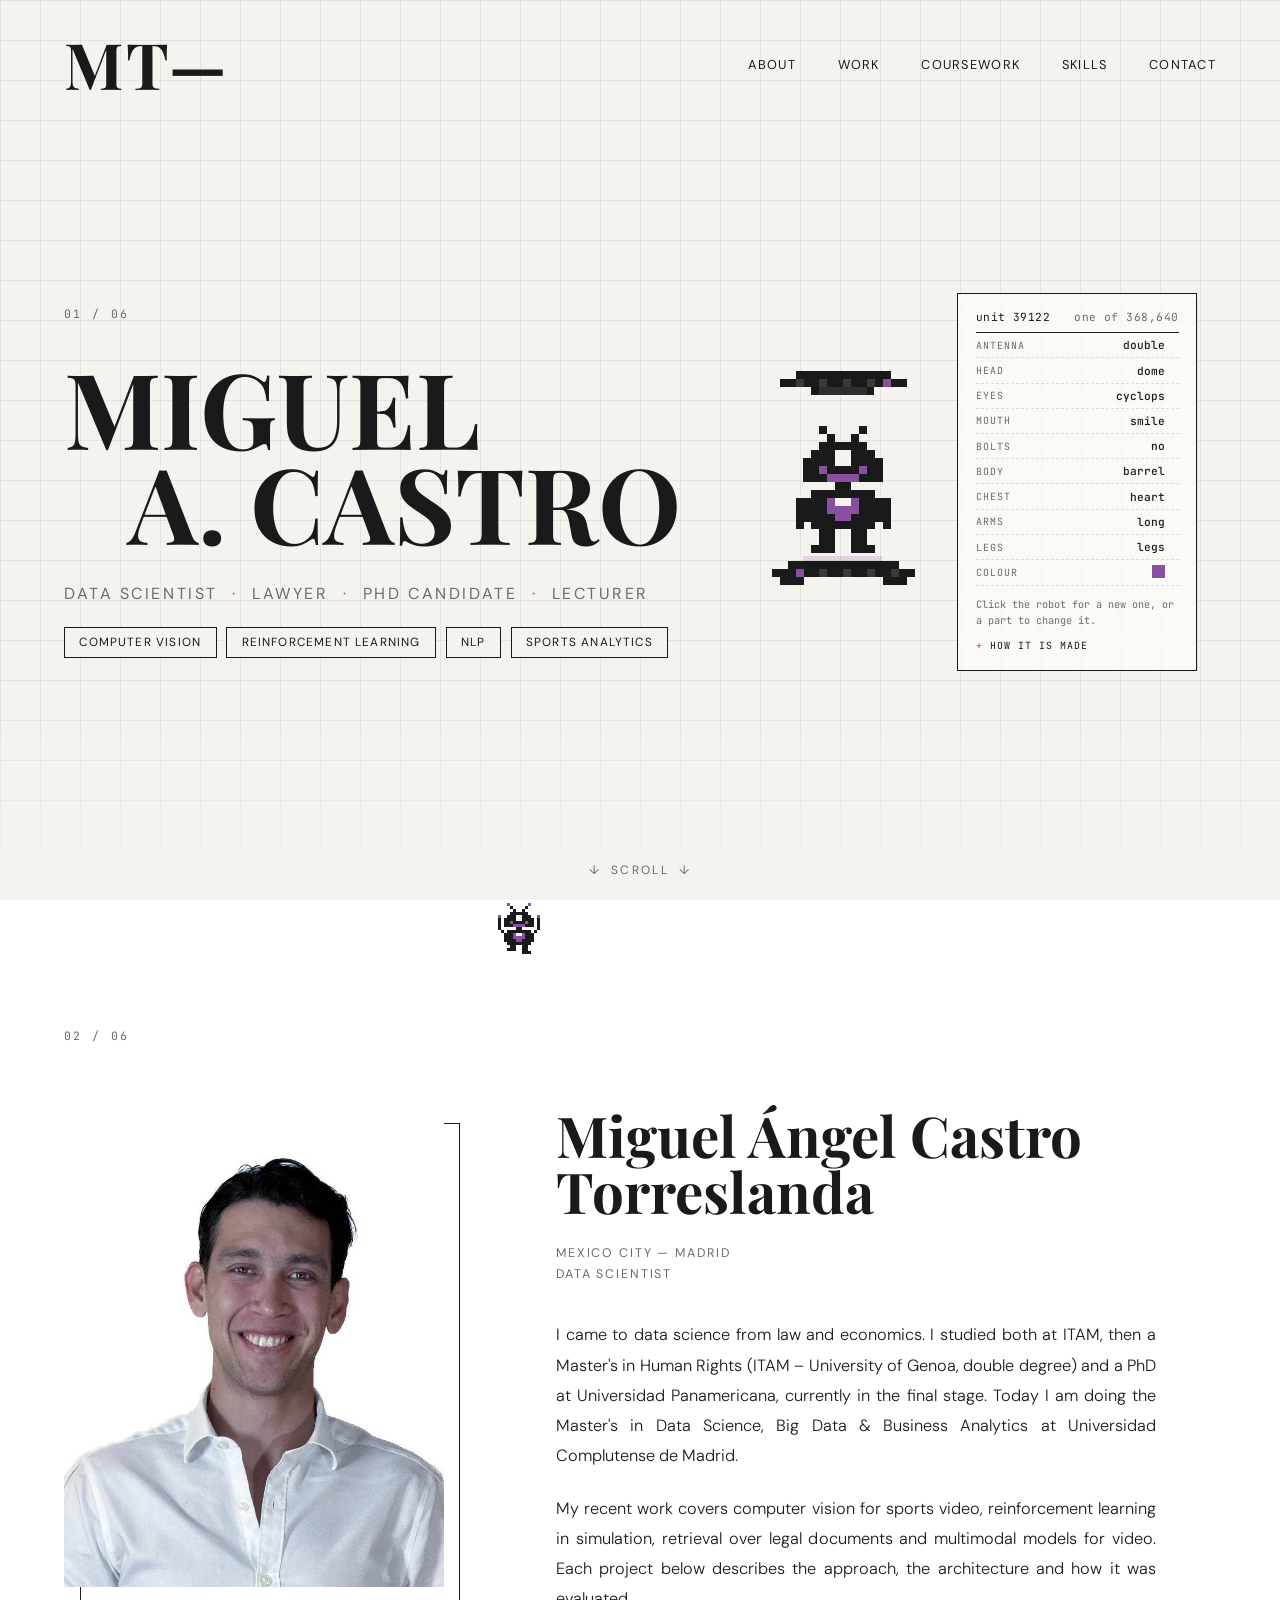
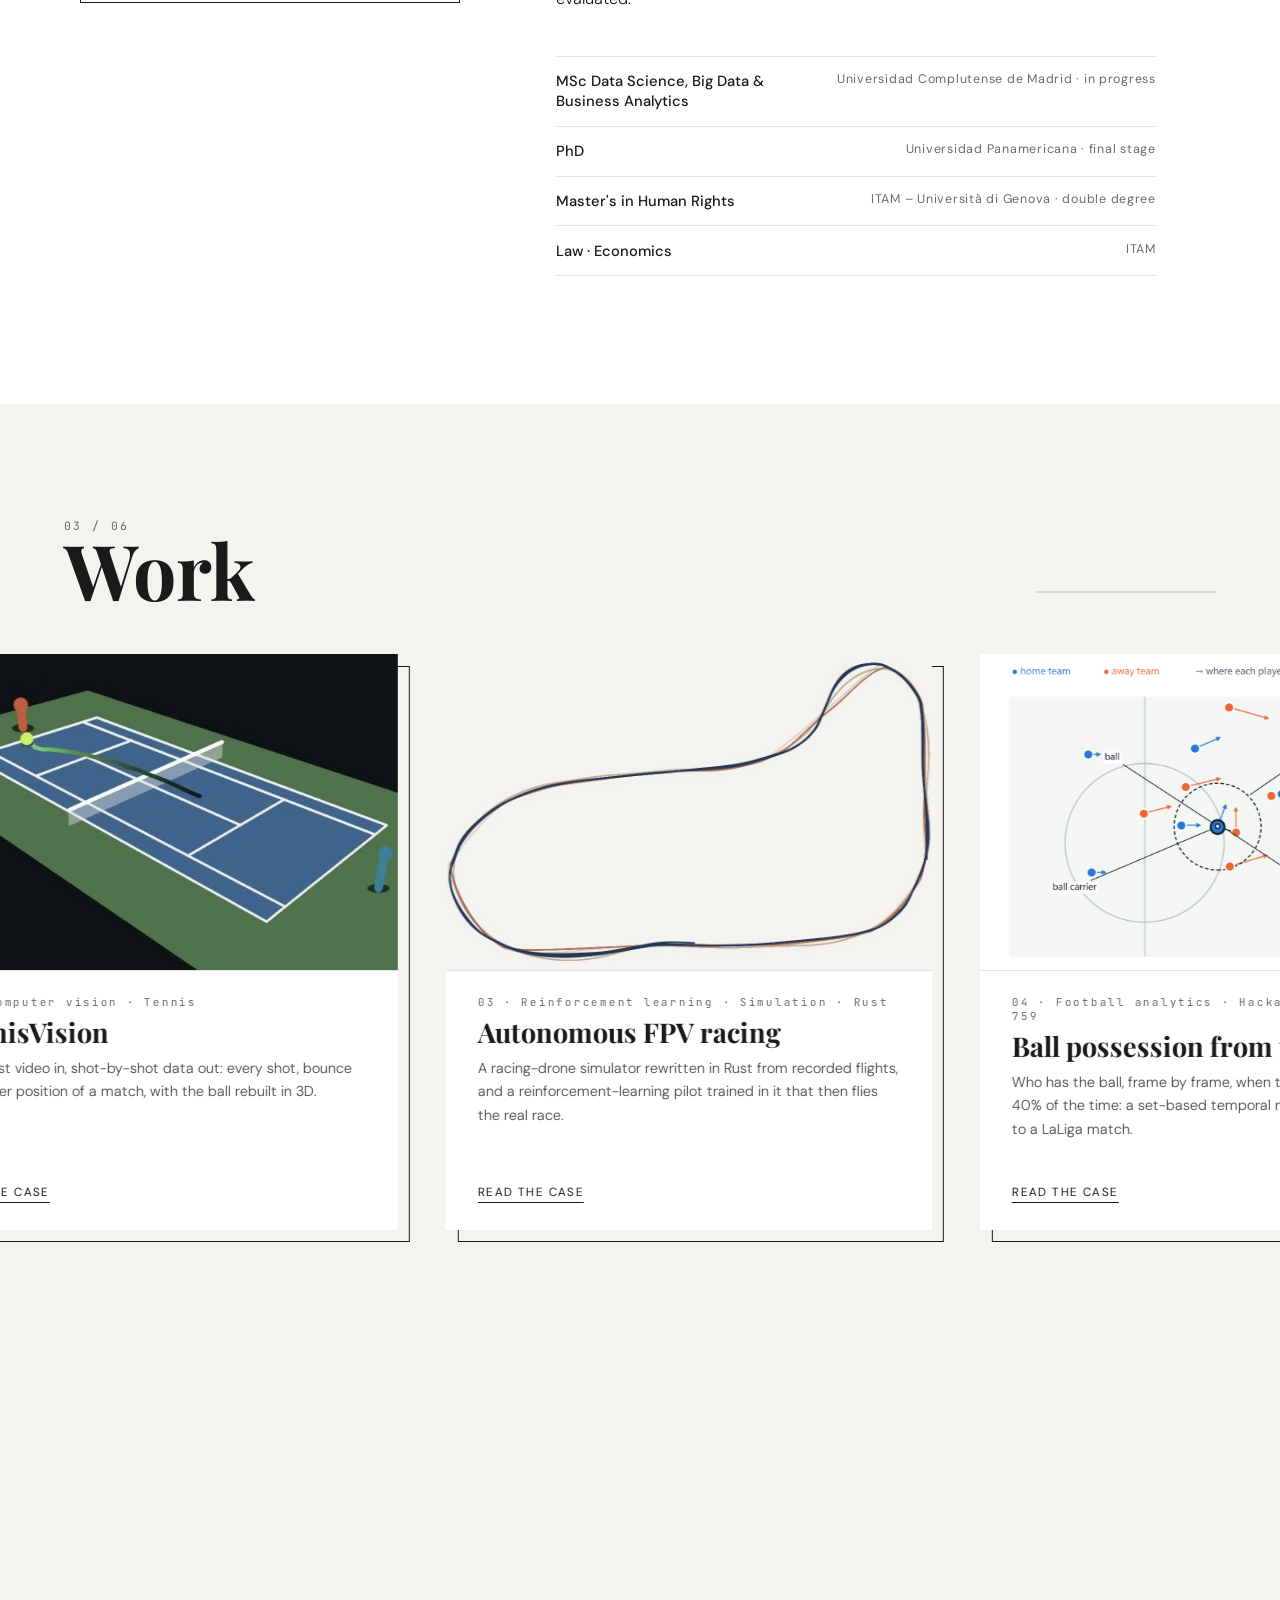
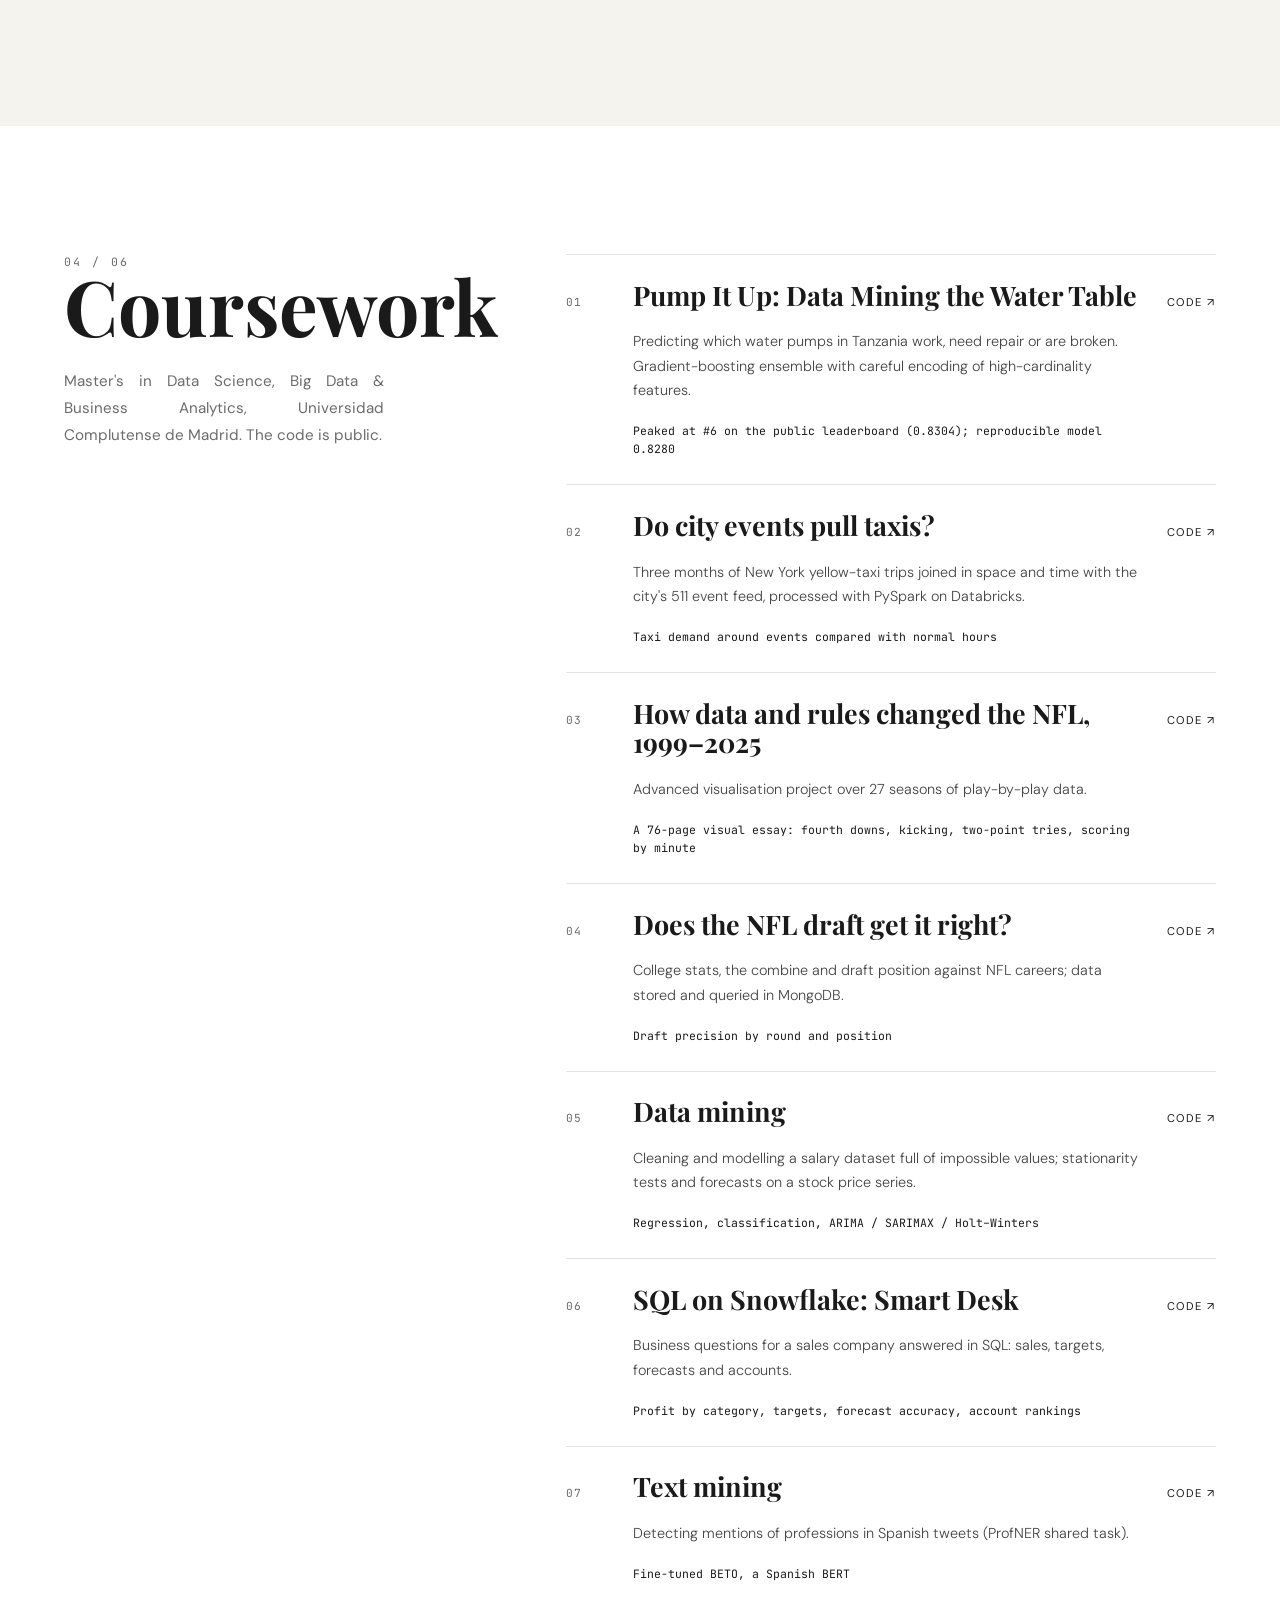
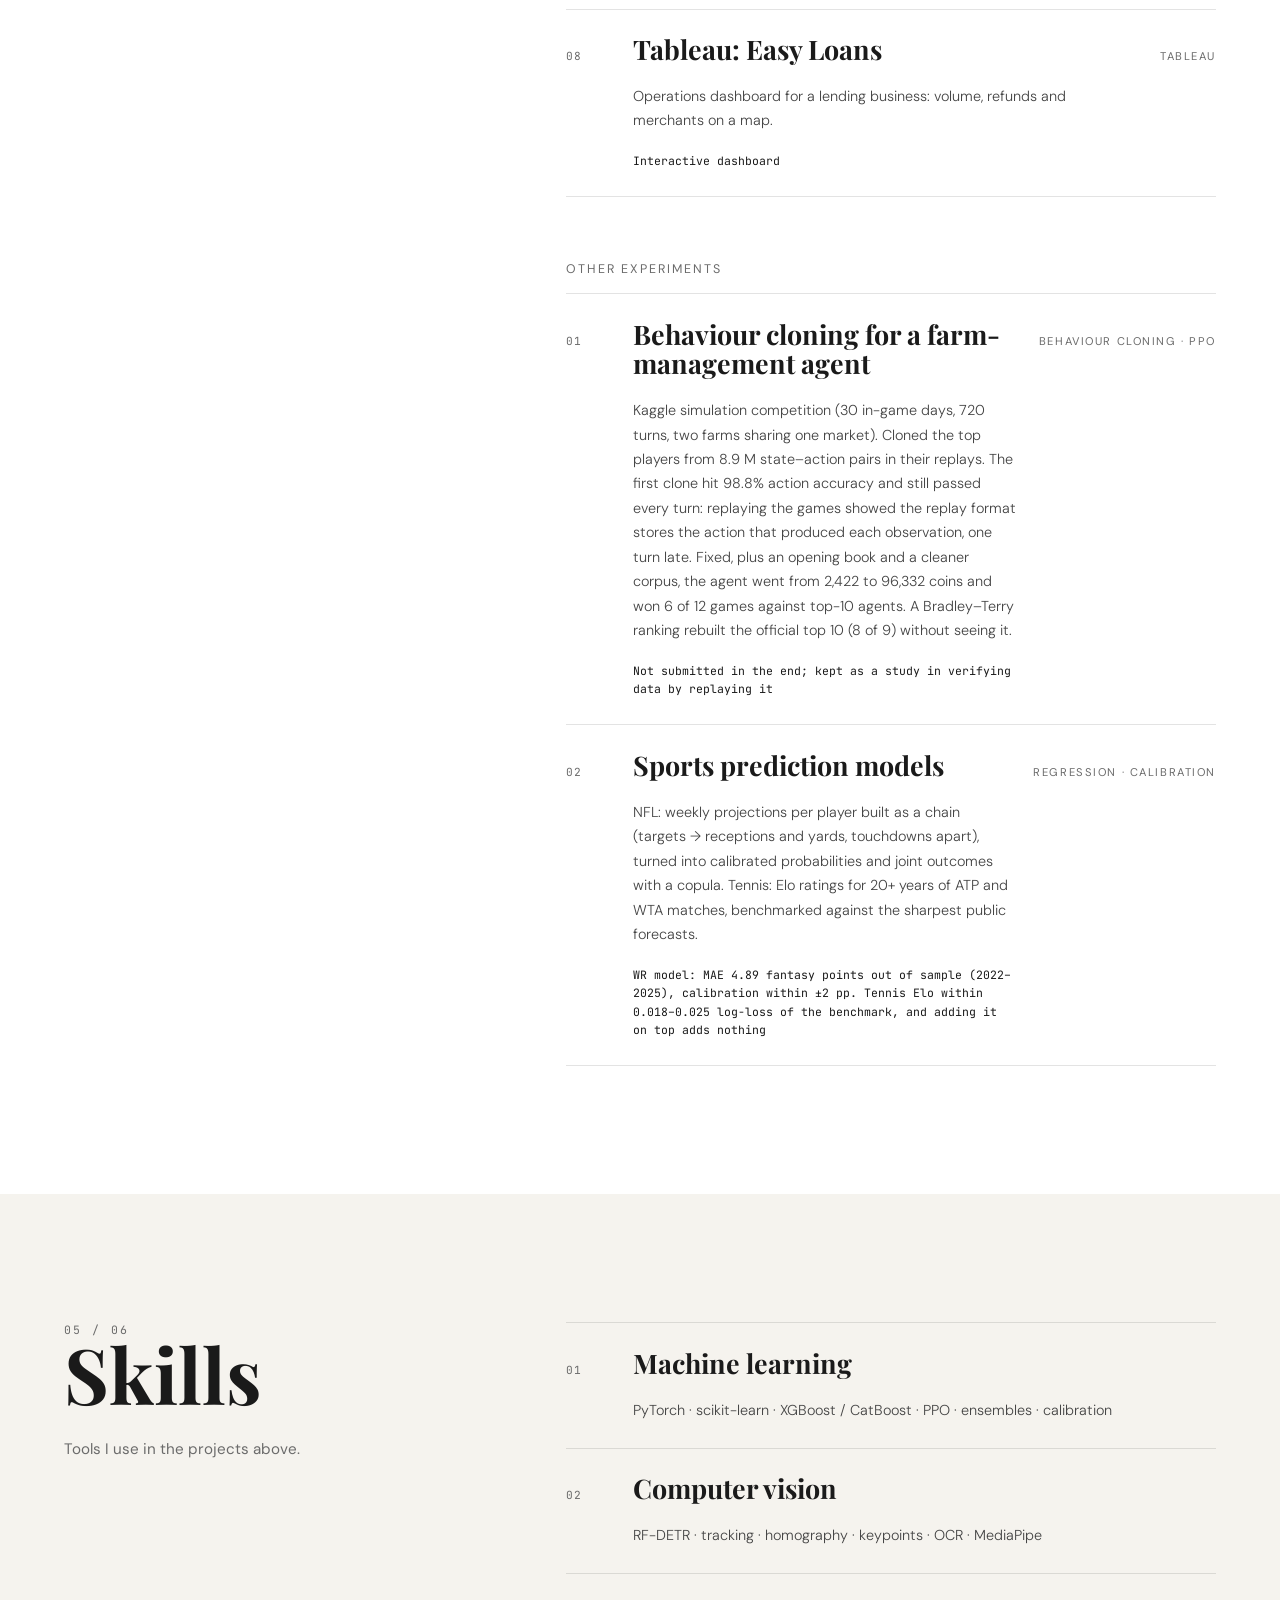
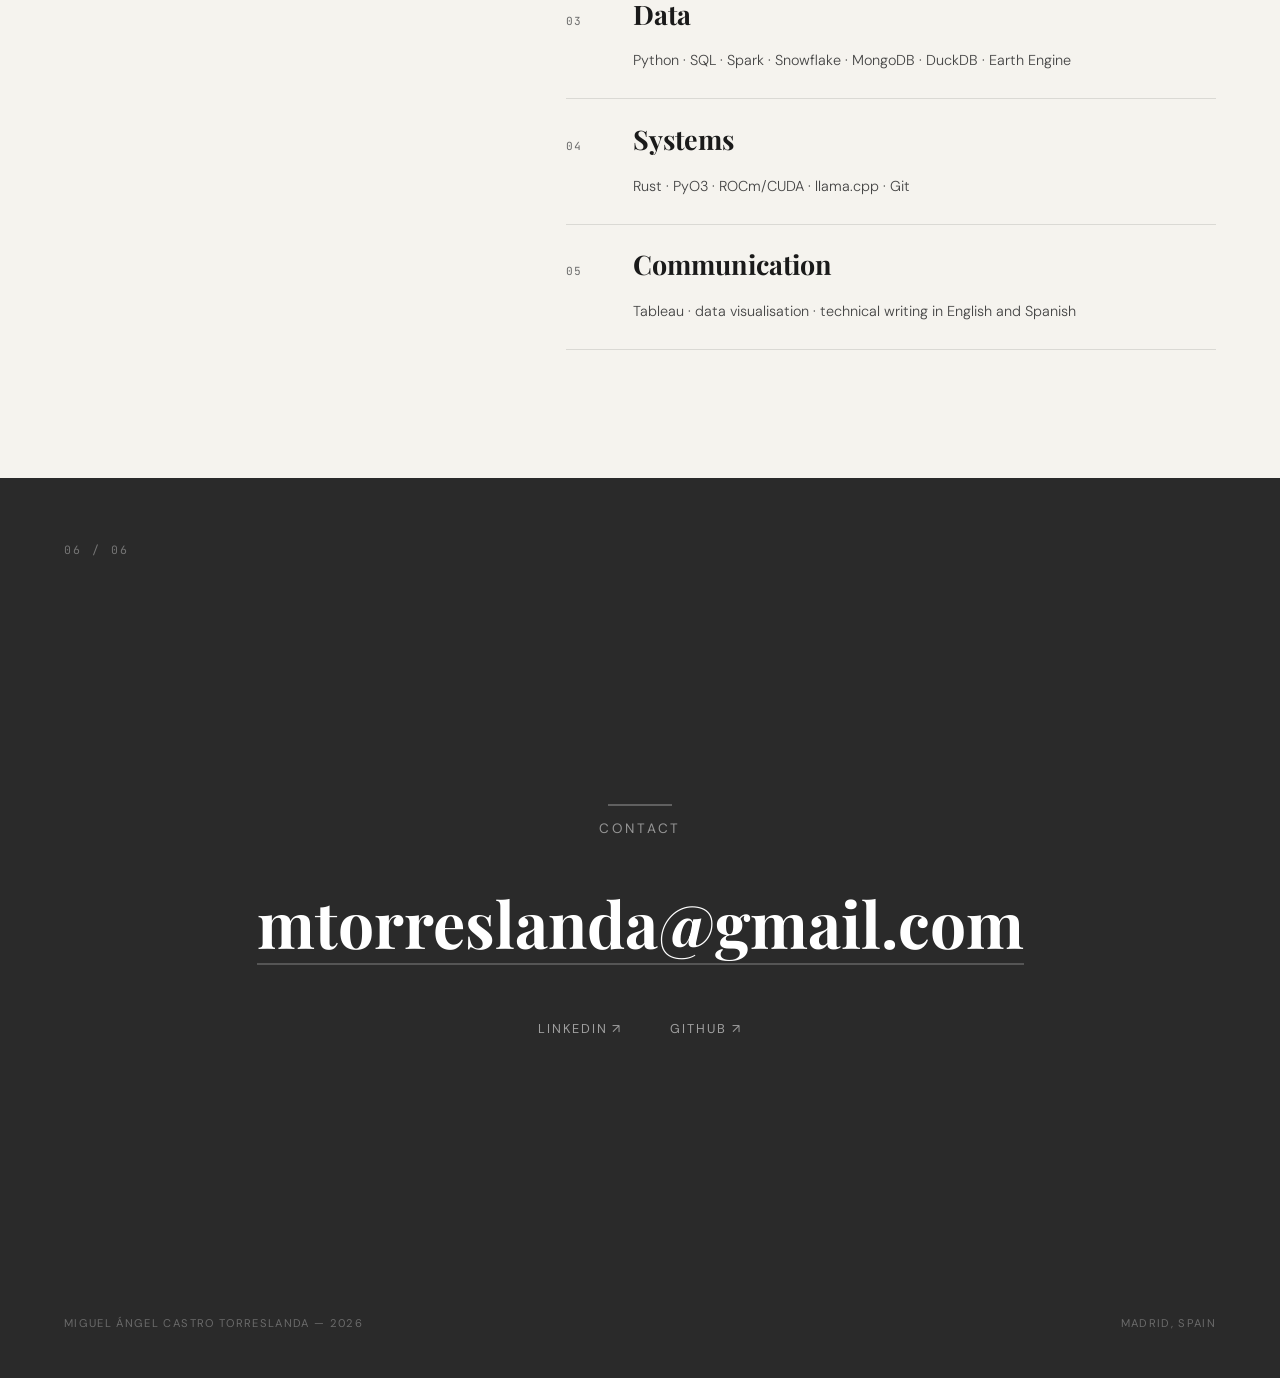
==== commit c3524e8b: "Skills: the robot runs in onto the Skills|Contact edge and plays tricks on a patch of grass; the lam" ====
--- a/index.html
+++ b/index.html
@@ -11,7 +11,7 @@
 <meta name="theme-color" content="#F5F3EE">
 <link rel="icon" href="assets/img/favicon.svg" type="image/svg+xml">
 <link rel="preconnect" href="https://fonts.googleapis.com"><link rel="preconnect" href="https://fonts.gstatic.com" crossorigin><link href="https://fonts.googleapis.com/css2?family=DM+Sans:opsz,wght@9..40,400;9..40,500;9..40,700&family=JetBrains+Mono:wght@400;500&family=Playfair+Display:ital,wght@0,400;0,700;1,400&display=swap" rel="stylesheet">
-<link rel="stylesheet" href="assets/css/home.css?v=35">
+<link rel="stylesheet" href="assets/css/home.css?v=37">
 </head>
 <body>
 <nav class="nav" aria-label="Main">
@@ -209,8 +209,8 @@
 <canvas id="fx" aria-hidden="true"></canvas>
 <canvas id="walker" aria-hidden="true"></canvas>
 <div id="rope" aria-hidden="true"></div>
-<script src="assets/js/robot.js?v=35"></script>
-<script src="assets/js/home.js?v=35"></script>
-<script src="assets/js/walker.js?v=35"></script>
+<script src="assets/js/robot.js?v=37"></script>
+<script src="assets/js/home.js?v=37"></script>
+<script src="assets/js/walker.js?v=37"></script>
 </body>
 </html>
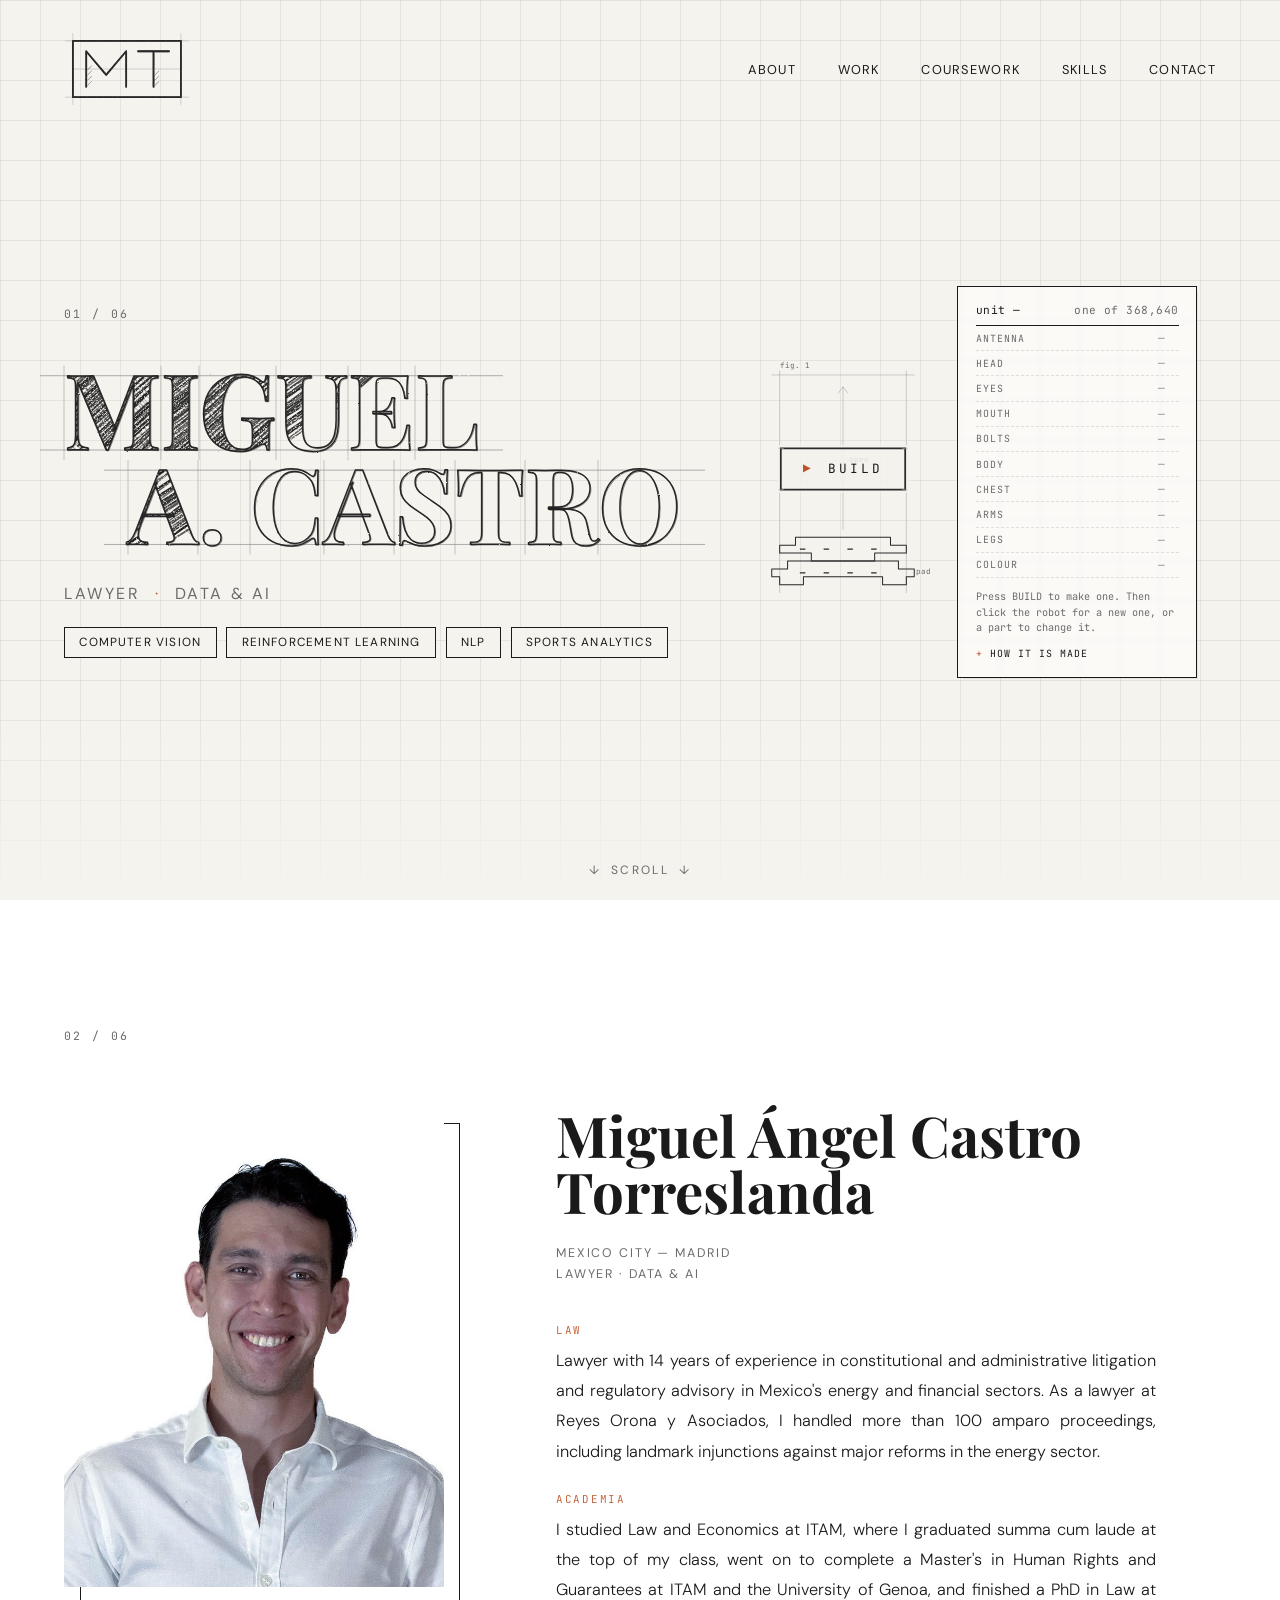
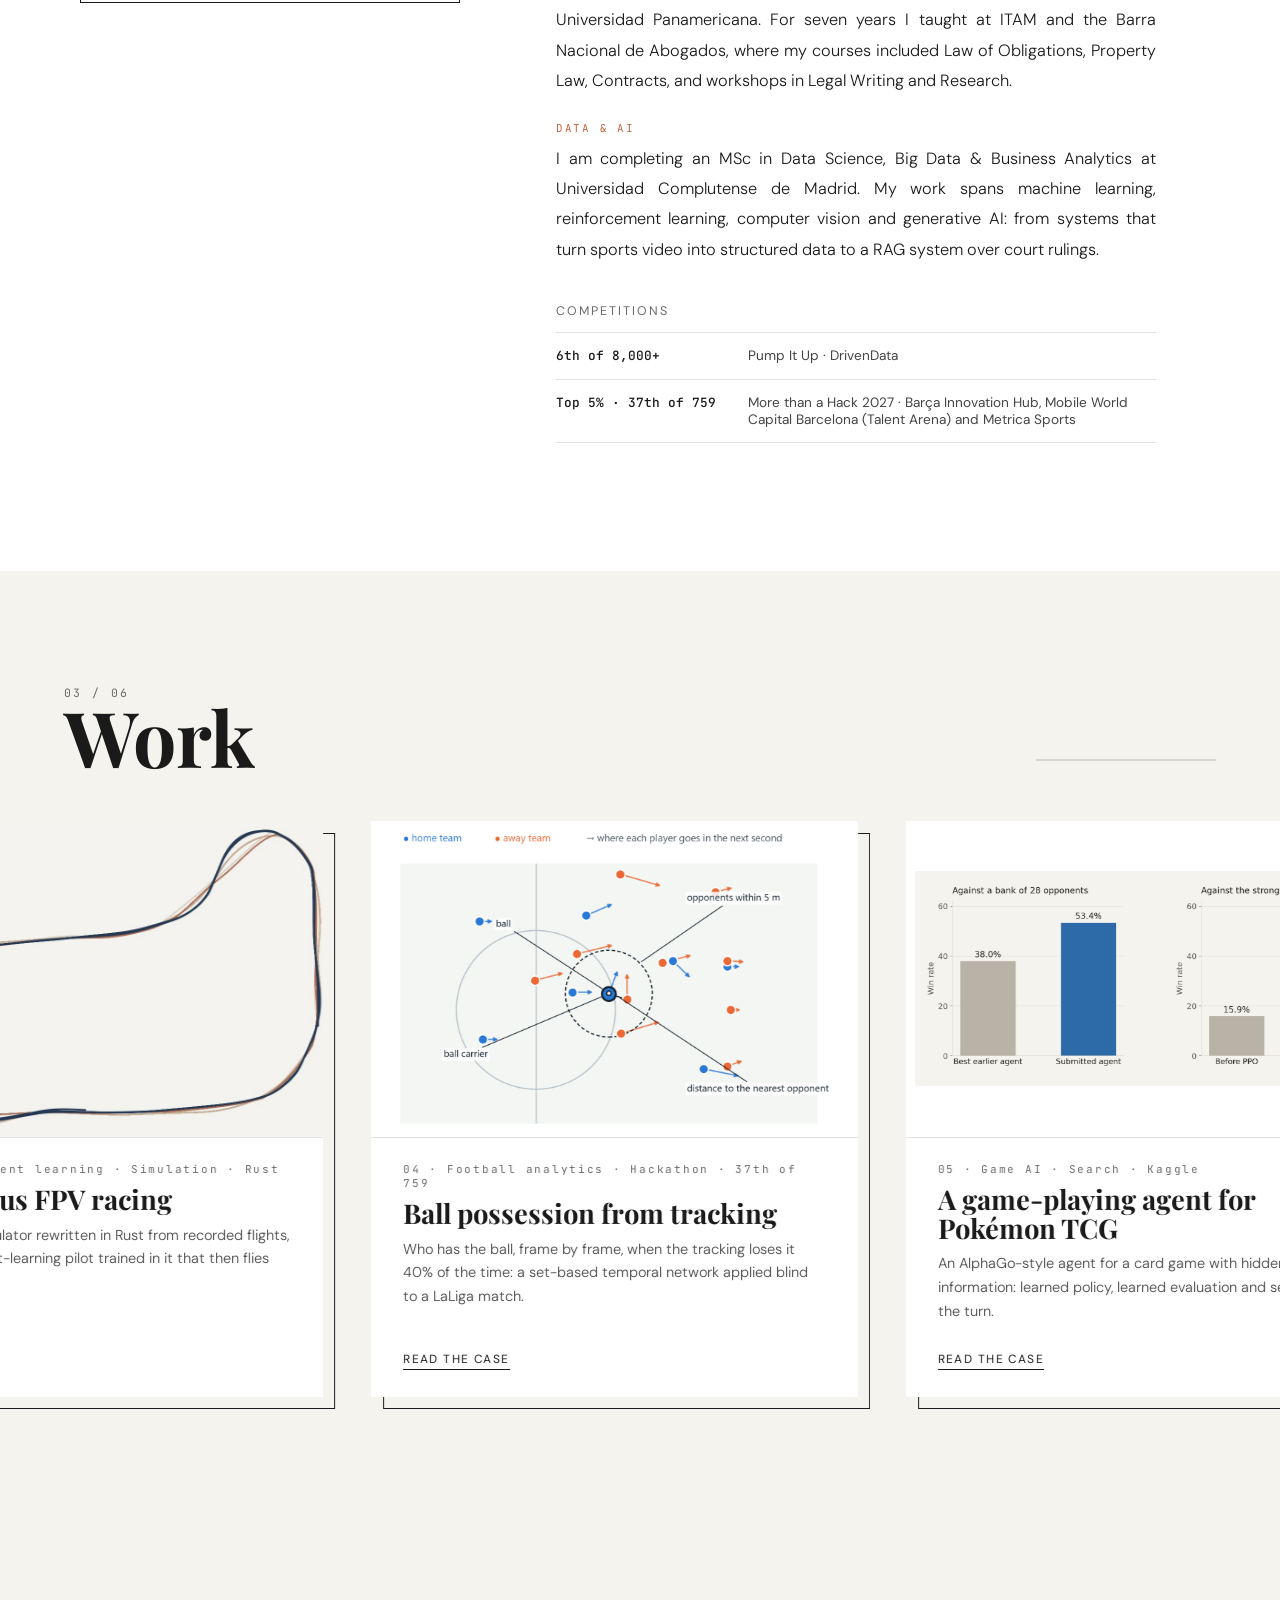
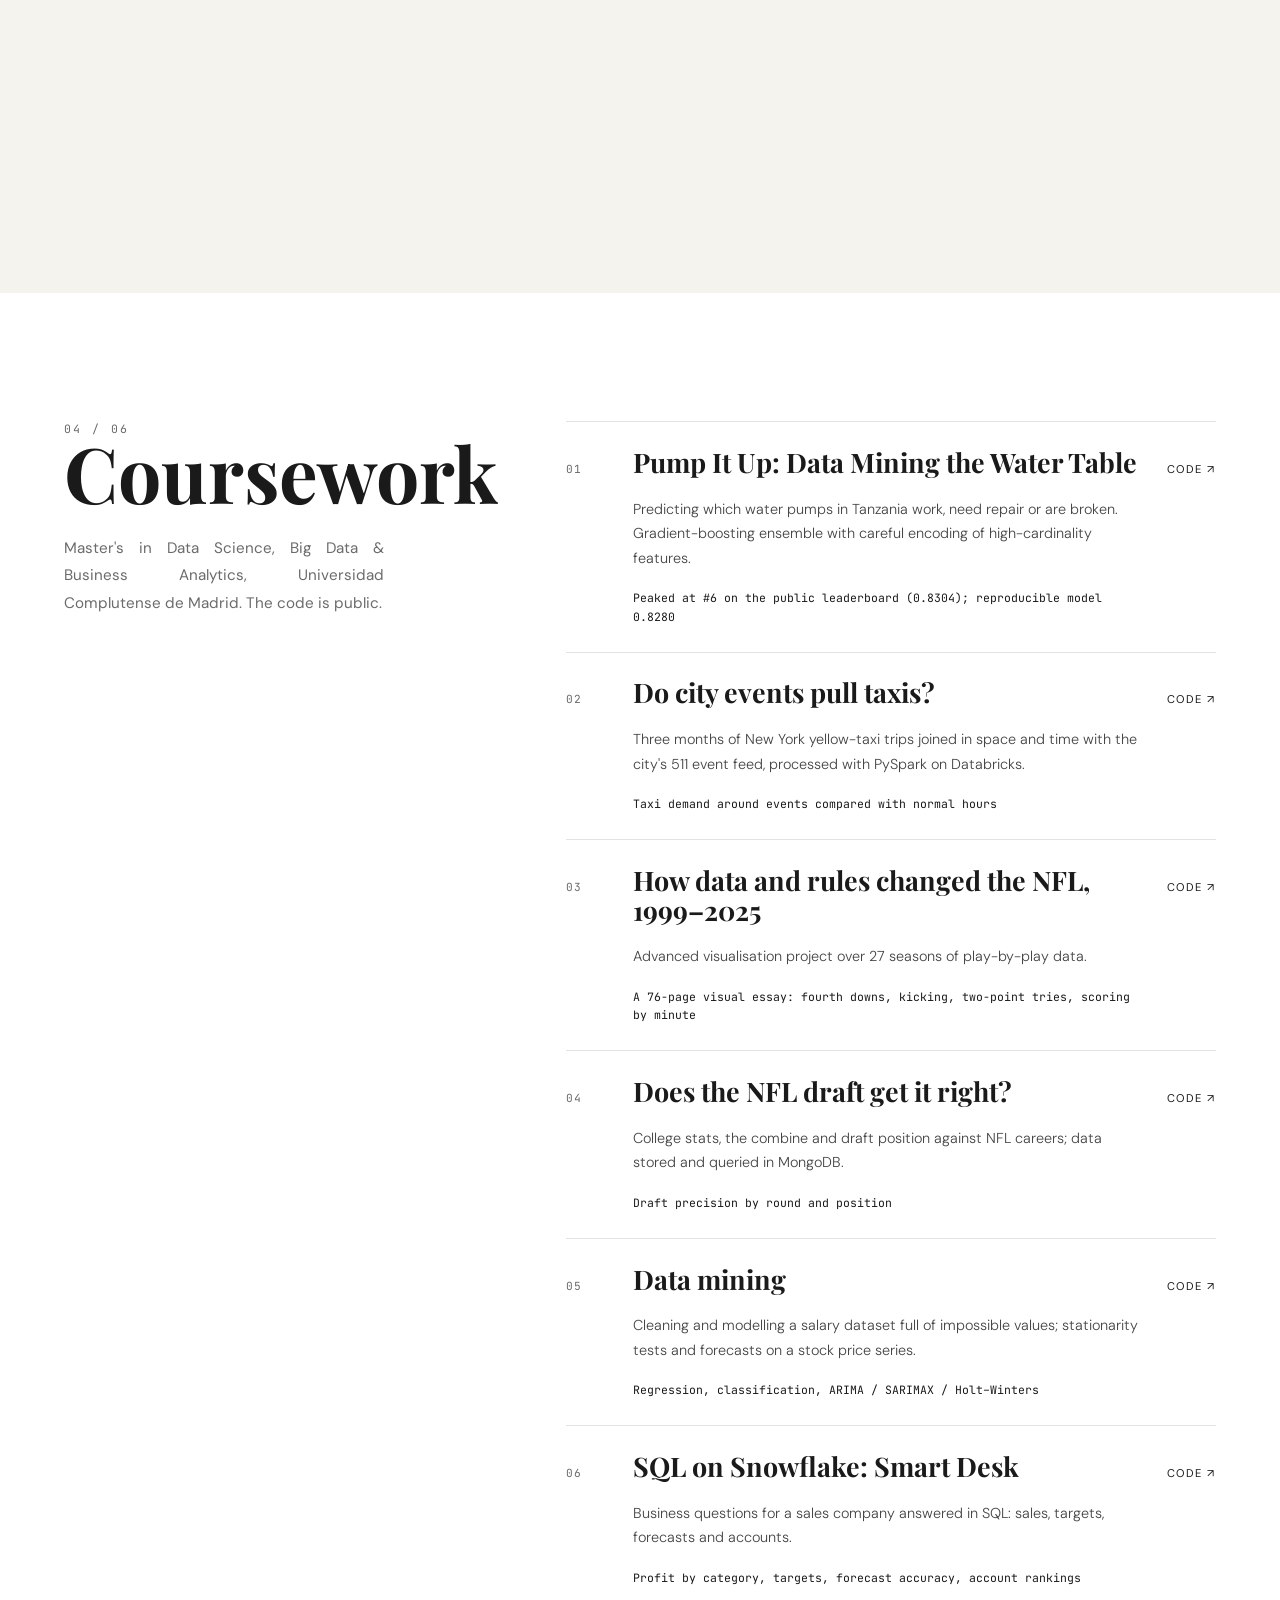
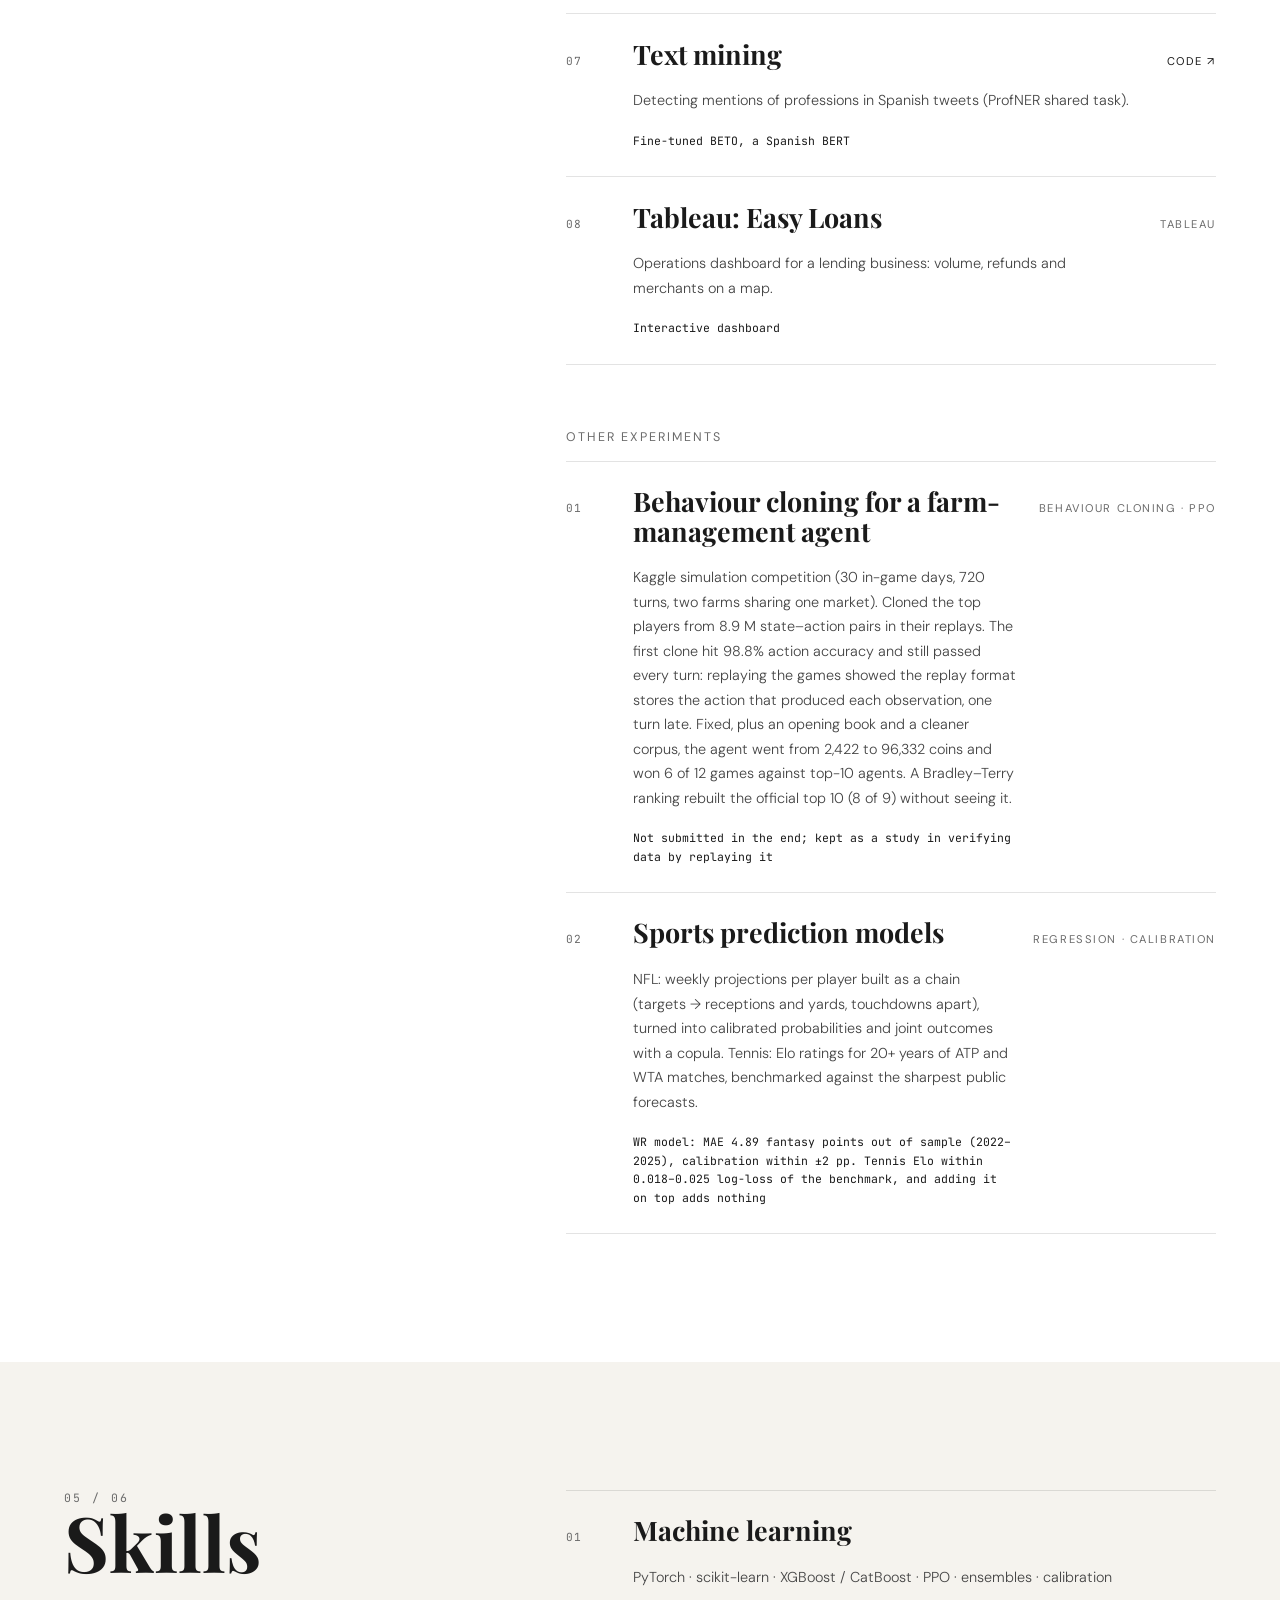
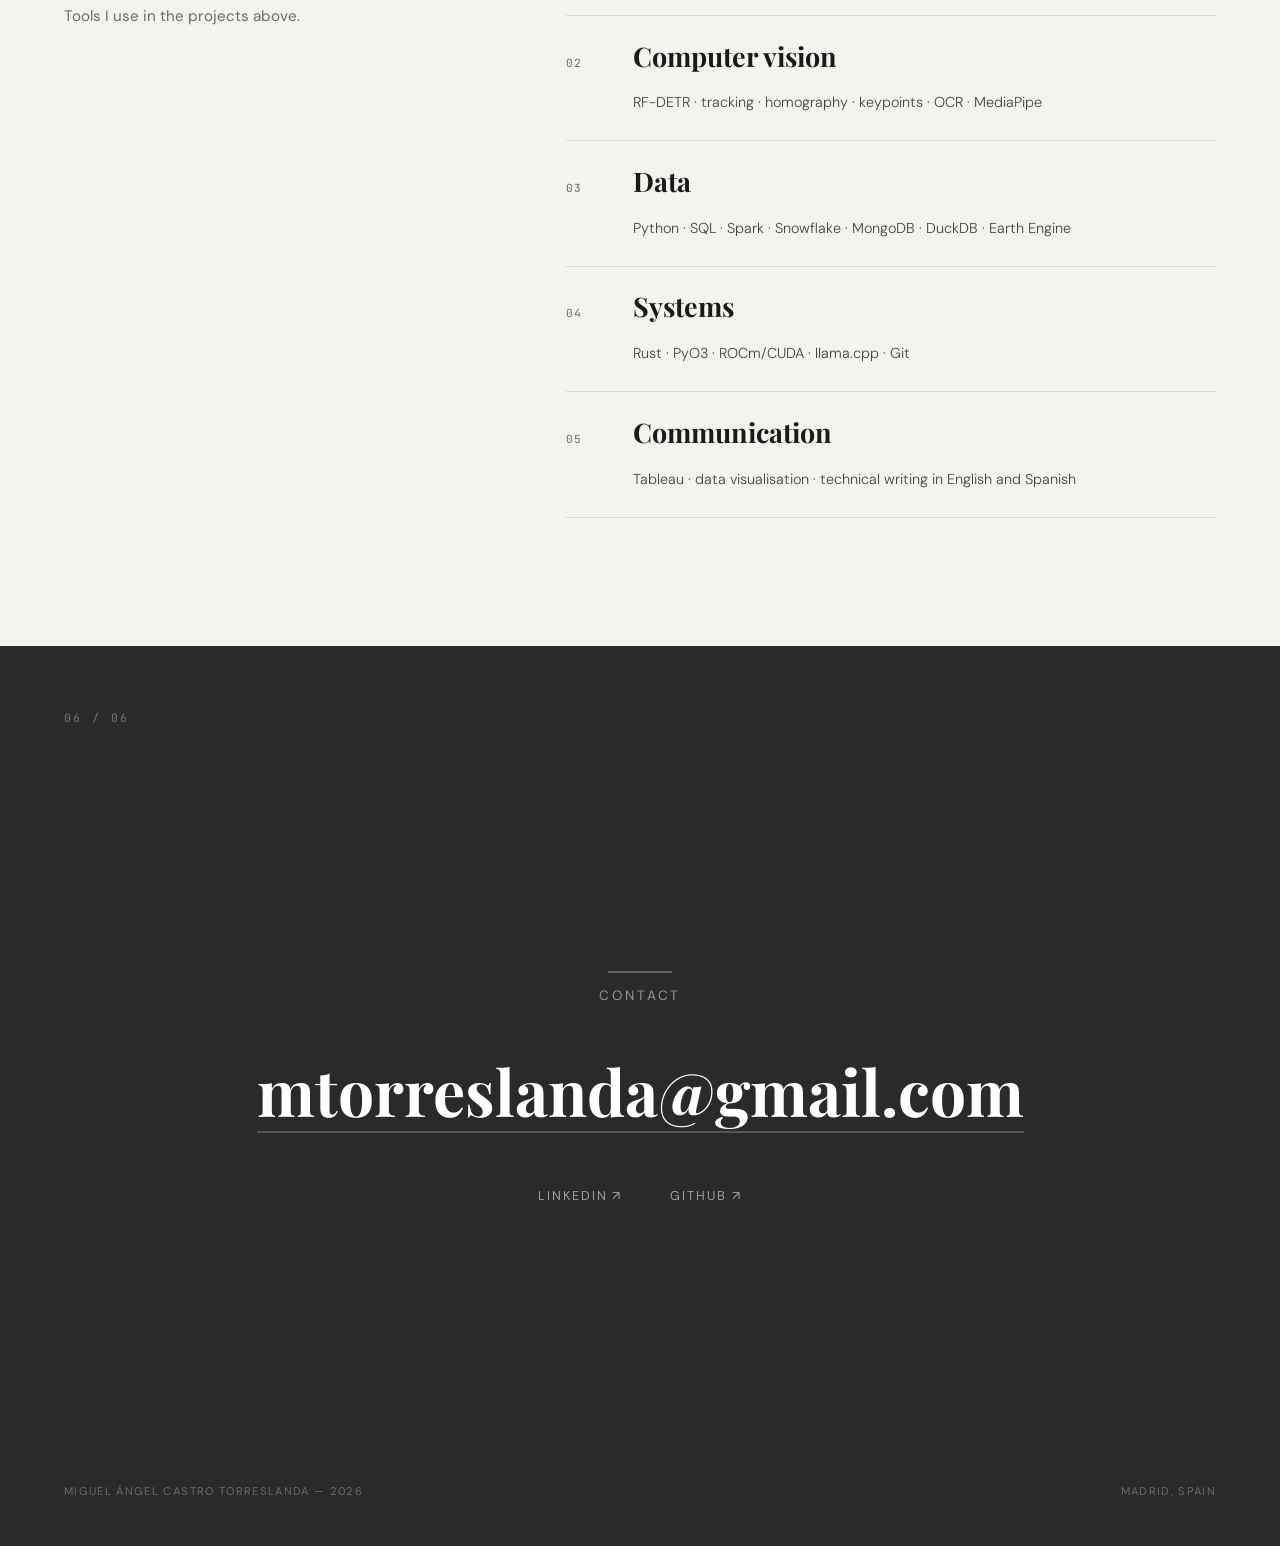
==== commit 09357570: "Front page: pencil-drawn name and logo, BUILD button that turns a sketch into the robot, new About, " ====
--- a/index.html
+++ b/index.html
@@ -11,11 +11,36 @@
 <meta name="theme-color" content="#F5F3EE">
 <link rel="icon" href="assets/img/favicon.svg" type="image/svg+xml">
 <link rel="preconnect" href="https://fonts.googleapis.com"><link rel="preconnect" href="https://fonts.gstatic.com" crossorigin><link href="https://fonts.googleapis.com/css2?family=DM+Sans:opsz,wght@9..40,400;9..40,500;9..40,700&family=JetBrains+Mono:wght@400;500&family=Playfair+Display:ital,wght@0,400;0,700;1,400&display=swap" rel="stylesheet">
-<link rel="stylesheet" href="assets/css/home.css?v=37">
+<link rel="stylesheet" href="assets/css/home.css?v=50">
 </head>
 <body>
 <nav class="nav" aria-label="Main">
-  <a href="#top" class="nav-logo" aria-label="Back to top">MT—</a>
+  <a href="#top" class="nav-logo" aria-label="Miguel Ángel Castro Torreslanda, back to top">
+    <svg viewBox="0 0 170 100" fill="none" stroke-linecap="round" stroke-linejoin="round" aria-hidden="true">
+      <defs>
+        <filter id="pencil" x="-10%" y="-10%" width="120%" height="120%">
+          <feTurbulence type="fractalNoise" baseFrequency="0.9" numOctaves="2" seed="3" result="n"/>
+          <feDisplacementMap in="SourceGraphic" in2="n" scale="1.6" xChannelSelector="R" yChannelSelector="G" result="d"/>
+          <feComposite in="d" in2="n" operator="in" result="grain"/>
+          <feMerge><feMergeNode in="d"/><feMergeNode in="grain"/></feMerge>
+        </filter>
+      </defs>
+      <g class="guides" stroke="#A0A0A0" stroke-width=".6">
+        <line x1="2" y1="12" x2="168" y2="12" style="--len:170"/><line x1="2" y1="88" x2="168" y2="88" style="--len:170"/>
+        <line x1="12" y1="2" x2="12" y2="98" style="--len:100"/><line x1="158" y1="2" x2="158" y2="98" style="--len:100"/>
+        <line x1="12" y1="50" x2="158" y2="50" style="--len:150"/>
+      </g>
+      <g class="strokes" filter="url(#pencil)" stroke="#2A2A2A" stroke-width="2.4">
+        <rect x="12" y="12" width="146" height="76" style="--len:450"/>
+        <path d="M30 74 L30 26 L57 58 L84 26 L84 74" style="--len:220"/>
+        <path d="M100 26 L142 26 M121 26 L121 74" style="--len:100"/>
+      </g>
+      <g class="hatch" stroke="#2A2A2A" stroke-width=".8" opacity=".55" filter="url(#pencil)">
+        <path d="M32 72 L37 67 M32 65 L37 60 M32 58 L37 53 M32 51 L37 46" style="--len:60"/>
+        <path d="M123 72 L128 67 M123 65 L128 60 M123 58 L128 53" style="--len:50"/>
+      </g>
+    </svg>
+  </a>
   <div class="nav-links">
     <a href="#about">About</a>
     <a href="#work">Work</a>
@@ -28,16 +53,37 @@
 <header class="section-hero" id="top">
   <div class="hero-text">
     <div class="counter">01 / 06</div>
-    <h1 class="hero-title"><span class="l1" data-letters="0.1">MIGUEL</span><span class="l2" data-letters="0.4">A. CASTRO</span></h1>
-    <p class="hero-roles"><span>Data Scientist</span><i aria-hidden="true">·</i><span>Lawyer</span><i aria-hidden="true">·</i><span>PhD candidate</span><i aria-hidden="true">·</i><span>Lecturer</span></p>
+    <h1 class="hero-title"><span class="l1">MIGUEL</span><span class="l2">A. CASTRO</span></h1>
+    <p class="hero-roles"><span>Lawyer</span><i aria-hidden="true">·</i><span>Data &amp; AI</span></p>
     <div class="hero-areas"><span>Computer vision</span><span>Reinforcement learning</span><span>NLP</span><span>Sports analytics</span></div>
   </div>
   <div class="hero-bot">
-    <canvas id="robot" role="img" tabindex="0" aria-label="A pixel robot assembled from random parts. Click to build a new one."></canvas>
+    <div class="capsule">
+      <canvas id="robot" role="img" tabindex="-1" aria-label="A pixel robot assembled from random parts."></canvas>
+      <svg class="capsule-sketch" viewBox="0 0 24 28" aria-hidden="true" fill="none" stroke-linecap="round" stroke-linejoin="round">
+        <defs><filter id="pencil-cap" filterUnits="userSpaceOnUse" x="-2" y="-2" width="28" height="32">
+          <feTurbulence type="fractalNoise" baseFrequency="9" numOctaves="1" seed="2" result="n"/>
+          <feDisplacementMap in="SourceGraphic" in2="n" scale=".18" xChannelSelector="R" yChannelSelector="G"/></filter></defs>
+        <g class="cs-guides" stroke="#9A9A9A" stroke-width=".06">
+          <line x1="3" y1="0.5" x2="21" y2="0.5" style="--len:18"/><line x1="4" y1="0" x2="4" y2="28" style="--len:28"/><line x1="20" y1="0" x2="20" y2="28" style="--len:28"/>
+          <line x1="12" y1="20" x2="12" y2="2" stroke-dasharray=".4 .4" style="--len:18"/>
+          <path d="M11.4 2.8 L12 2 L12.6 2.8" style="--len:2"/>
+        </g>
+        <g class="cs-lines" stroke="#2A2A2A" stroke-width=".13" filter="url(#pencil-cap)">
+          <path d="M6 21 H18 V22 H20 V23 H16 V24 H8 V23 H4 V22 H6 Z" style="--len:40"/>
+          <path d="M5 24 H19 V25 H21 V26 H20 V27 H17 V26 H7 V27 H4 V26 H3 V25 H5 Z" style="--len:50"/>
+          <path d="M6.6 22.5 h.6 M9.6 22.5 h.6 M12.6 22.5 h.6 M15.6 22.5 h.6 M6.6 25.5 h.6 M9.6 25.5 h.6 M12.6 25.5 h.6 M15.6 25.5 h.6" style="--len:6"/>
+        </g>
+        <g class="cs-notes" fill="#6B6B6B" stroke="none" font-family="JetBrains Mono, monospace" font-size=".95">
+          <text x="4" y="-0.4">fig. 1</text><text x="12.8" y="11.5">open</text><text x="21.2" y="25.6">pad</text>
+        </g>
+      </svg>
+      <button type="button" class="build-btn"><svg viewBox="0 0 120 44" aria-hidden="true" fill="none"><rect x="3" y="3" width="114" height="38" stroke="#2A2A2A" stroke-width="1.6" style="--len:310"/><path d="M1 3 H6 M114 3 H119 M1 41 H6 M114 41 H119" stroke="#9A9A9A" stroke-width=".7" style="--len:20"/></svg><span><i aria-hidden="true">▶</i> BUILD</span></button>
+    </div>
     <div class="spec-wrap">
       <div class="spec-head"><span id="robot-id">unit</span><span>one of 368,640</span></div>
       <div class="spec" id="robot-spec" aria-live="polite"></div>
-      <p class="spec-note">Click the robot for a new one, or a part to change it.</p>
+      <p class="spec-note">Press BUILD to make one. Then click the robot for a new one, or a part to change it.</p>
       <details class="spec-how"><summary>How it is made</summary>
         <p>Each robot is drawn on a 16&nbsp;×&nbsp;17 grid, one cell at a time, with no images. A seeded random
         generator (mulberry32) picks one option for each of ten slots, from antenna to colour, which gives
@@ -55,9 +101,10 @@
     <div class="about-photo rv"><img src="assets/img/profile.jpg" alt="Portrait of Miguel Ángel Castro Torreslanda"></div>
     <div class="about-text">
       <h2 class="about-name rv">Miguel Ángel Castro Torreslanda</h2>
-      <div class="about-meta rv"><span>Mexico City — Madrid</span><span>Data Scientist</span></div>
-      <div class="rv"><p class="about-bio">I came to data science from law and economics. I studied both at ITAM, then a Master's in Human Rights (ITAM – University of Genoa, double degree) and a PhD at Universidad Panamericana, currently in the final stage. Today I am doing the Master's in Data Science, Big Data &amp; Business Analytics at Universidad Complutense de Madrid.</p><p class="about-bio">My recent work covers computer vision for sports video, reinforcement learning in simulation, retrieval over legal documents and multimodal models for video. Each project below describes the approach, the architecture and how it was evaluated.</p></div>
-      <div class="edu rv"><div><b>MSc Data Science, Big Data &amp; Business Analytics</b><span>Universidad Complutense de Madrid · in progress</span></div><div><b>PhD</b><span>Universidad Panamericana · final stage</span></div><div><b>Master&#x27;s in Human Rights</b><span>ITAM – Università di Genova · double degree</span></div><div><b>Law · Economics</b><span>ITAM</span></div></div>
+      <div class="about-meta rv"><span>Mexico City — Madrid</span><span>Lawyer · Data &amp; AI</span></div>
+      <div class="rv"><p class="about-bio"><span class="about-tag">Law</span>Lawyer with 14 years of experience in constitutional and administrative litigation and regulatory advisory in Mexico's energy and financial sectors. As a lawyer at Reyes Orona y Asociados, I handled more than 100 amparo proceedings, including landmark injunctions against major reforms in the energy sector.</p><p class="about-bio"><span class="about-tag">Academia</span>I studied Law and Economics at ITAM, where I graduated summa cum laude at the top of my class, went on to complete a Master's in Human Rights and Guarantees at ITAM and the University of Genoa, and finished a PhD in Law at Universidad Panamericana. For seven years I taught at ITAM and the Barra Nacional de Abogados, where my courses included Law of Obligations, Property Law, Contracts, and workshops in Legal Writing and Research.</p><p class="about-bio"><span class="about-tag">Data &amp; AI</span>I am completing an MSc in Data Science, Big Data &amp; Business Analytics at Universidad Complutense de Madrid. My work spans machine learning, reinforcement learning, computer vision and generative AI: from systems that turn sports video into structured data to a RAG system over court rulings.</p></div>
+      <div class="comp-head rv">Competitions</div>
+      <div class="edu comps rv"><div><b>6th of 8,000+</b><span>Pump It Up · DrivenData</span></div><div><b>Top 5% · 37th of 759</b><span>More than a Hack 2027 · Barça Innovation Hub, Mobile World Capital Barcelona (Talent Arena) and Metrica Sports</span></div></div>
     </div>
   </div>
 </section>
@@ -208,9 +255,11 @@
 
 <canvas id="fx" aria-hidden="true"></canvas>
 <canvas id="walker" aria-hidden="true"></canvas>
+<canvas id="fxtop" aria-hidden="true"></canvas>
 <div id="rope" aria-hidden="true"></div>
-<script src="assets/js/robot.js?v=37"></script>
-<script src="assets/js/home.js?v=37"></script>
-<script src="assets/js/walker.js?v=37"></script>
+<script src="assets/js/robot.js?v=50"></script>
+<script src="assets/js/home.js?v=50"></script>
+<script src="assets/js/walker.js?v=50"></script>
+<script src="assets/js/pencil-name.js?v=50"></script>
 </body>
 </html>
--- a/assets/css/home.css
+++ b/assets/css/home.css
@@ -27,7 +27,7 @@
 /* ---------------------------------------------------------------- nav */
 .nav { position: fixed; inset: 0 0 auto 0; z-index: 100; display: flex; justify-content: space-between;
        align-items: center; padding: 2rem var(--pad); transition: padding .4s ease, background .4s ease; }
-.nav-logo { font-family: var(--serif); font-weight: 700; font-size: 4rem; letter-spacing: .05em;
+.nav-logo { display: block; line-height: 0;
             text-decoration: none; line-height: 1; transition: font-size .4s ease, letter-spacing .4s ease; }
 .nav-links { display: flex; gap: 2.6rem; }
 .nav-links a { text-decoration: none; font-size: .8rem; letter-spacing: .1em; text-transform: uppercase;
@@ -37,7 +37,7 @@
 .nav-links a:hover::after { transform: scaleX(1); }
 .nav.scrolled { padding: 1.1rem var(--pad); background: rgba(245, 243, 238, .88);
                 backdrop-filter: blur(8px); -webkit-backdrop-filter: blur(8px); }
-.nav.scrolled .nav-logo { font-family: var(--sans); font-weight: 500; font-size: 1rem; letter-spacing: .12em; }
+.nav.scrolled .nav-logo svg { height: 34px; }
 .nav.on-dark { background: rgba(42, 42, 42, .9); color: var(--paper); }
 
 /* ---------------------------------------------------------------- hero */
@@ -284,3 +284,63 @@
 .scroll-hint .arr { display: inline-block; }
 .js .scroll-hint .arr { animation: arrow 2.2s ease-in-out infinite; }
 @keyframes arrow { 50% { transform: translateY(3px); } }
+
+#fxtop { position: fixed; inset: 0; width: 100vw; height: 100vh; z-index: 91; pointer-events: none; }
+@media (max-width: 820px) { #fxtop { display: none; } }
+
+/* a row number hit by the robot's tennis ball */
+.row-i { display: inline-block; transition: color .25s ease, transform .25s ease; }
+.row-i.hit { transform: translate(4px, -2px) rotate(-6deg); transition: none; }
+
+/* About: three labelled blocks and the competitions */
+.about-tag { display: block; font-family: var(--mono); font-size: .68rem; letter-spacing: .16em; text-transform: uppercase;
+             color: var(--accent); margin-bottom: .35rem; }
+.comp-head { margin-top: 2.4rem; font-size: .78rem; letter-spacing: .16em; text-transform: uppercase; color: var(--grey); }
+.edu.comps { margin-top: .8rem; }
+.edu.comps div { grid-template-columns: 11rem minmax(0, 1fr); align-items: baseline; }
+.edu.comps b { font-family: var(--mono); font-size: .8rem; }
+.edu.comps span { text-align: left; font-size: .85rem; color: #444; letter-spacing: 0; }
+
+/* the logo: an M and a T in a pencil-drawn frame; it draws itself, and sheds its guides when the menu shrinks */
+.nav-logo svg { height: 74px; width: auto; display: block; transition: height .4s ease; overflow: visible; }
+.nav-logo .guides, .nav-logo .hatch { transition: opacity .4s ease; }
+.nav.scrolled .nav-logo .guides, .nav.scrolled .nav-logo .hatch { opacity: 0; }
+.nav.scrolled .nav-logo .strokes { stroke-width: 3.4; }
+.js .nav-logo line, .js .nav-logo path, .js .nav-logo rect {
+  stroke-dasharray: var(--len, 400); stroke-dashoffset: var(--len, 400); animation: logo-draw 1.4s cubic-bezier(.4, .1, .2, 1) .2s forwards; }
+.js .nav-logo .guides line { animation-duration: .8s; animation-delay: 0s; }
+.js .nav-logo .hatch path { animation-delay: .9s; animation-duration: .7s; }
+@keyframes logo-draw { to { stroke-dashoffset: 0; } }
+@media (prefers-reduced-motion: reduce) { .nav-logo line, .nav-logo path, .nav-logo rect { stroke-dasharray: none; stroke-dashoffset: 0; } }
+@media (max-width: 820px) { .nav-logo svg { height: 48px; } }
+
+/* the name drawn in pencil over the real (now transparent) text */
+.hero-title { position: relative; }
+.hero-title.pencil-on > span { color: transparent; }
+.pencil-layer { position: absolute; left: -40px; top: -40px; pointer-events: none; }
+.pencil-layer canvas, .pencil-layer svg { position: absolute; left: 0; top: 0; }
+
+/* the capsule before BUILD: a pencil sketch with a button; after it, pixels */
+.capsule { position: relative; }
+.capsule-sketch { position: absolute; inset: 0; width: 100%; height: 100%; overflow: visible; transition: opacity .55s ease; pointer-events: none; }
+.js .capsule-sketch line, .js .capsule-sketch path, .build-btn rect, .build-btn path {
+  stroke-dasharray: var(--len, 50); stroke-dashoffset: var(--len, 50); animation: logo-draw 1.3s cubic-bezier(.4, .1, .2, 1) .4s forwards; }
+.capsule-sketch .cs-notes { opacity: 0; animation: fade-in .6s ease 1.4s forwards; }
+@keyframes fade-in { to { opacity: 1; } }
+.booting .capsule-sketch, .built .capsule-sketch { opacity: 0; }
+.build-btn { position: absolute; left: 50%; top: 44%; transform: translate(-50%, -50%); width: 132px; height: 48px; padding: 0;
+             border: 0; background: rgba(245, 243, 238, .85); cursor: pointer; font-family: var(--mono); font-size: .8rem;
+             letter-spacing: .22em; color: var(--ink); }
+.build-btn svg { position: absolute; inset: 0; width: 100%; height: 100%; overflow: visible; }
+.build-btn span { position: relative; }
+.build-btn i { font-style: normal; color: var(--accent); margin-right: .25em; display: inline-block; transition: transform .2s ease; }
+.build-btn:hover rect { stroke-width: 2.4; }
+.build-btn:hover i { transform: translateX(3px); }
+.build-btn:focus-visible { outline: 2px solid var(--accent); outline-offset: 4px; }
+.booting .build-btn, .built .build-btn { animation: btn-out .35s steps(5) forwards; pointer-events: none; }
+@keyframes btn-out { 0% { opacity: 1; clip-path: inset(0 0 0 0); } 100% { opacity: 0; clip-path: inset(40% 0 60% 0); } }
+.part.empty b { color: var(--grey); opacity: .6; }
+.part.empty { cursor: default; }
+@media (prefers-reduced-motion: reduce) { .capsule-sketch line, .capsule-sketch path, .build-btn rect, .build-btn path { stroke-dasharray: none; stroke-dashoffset: 0; } }
+/* phones: no capsule, no spec sheet, no robot */
+@media (max-width: 820px) { .hero-bot { display: none; } }
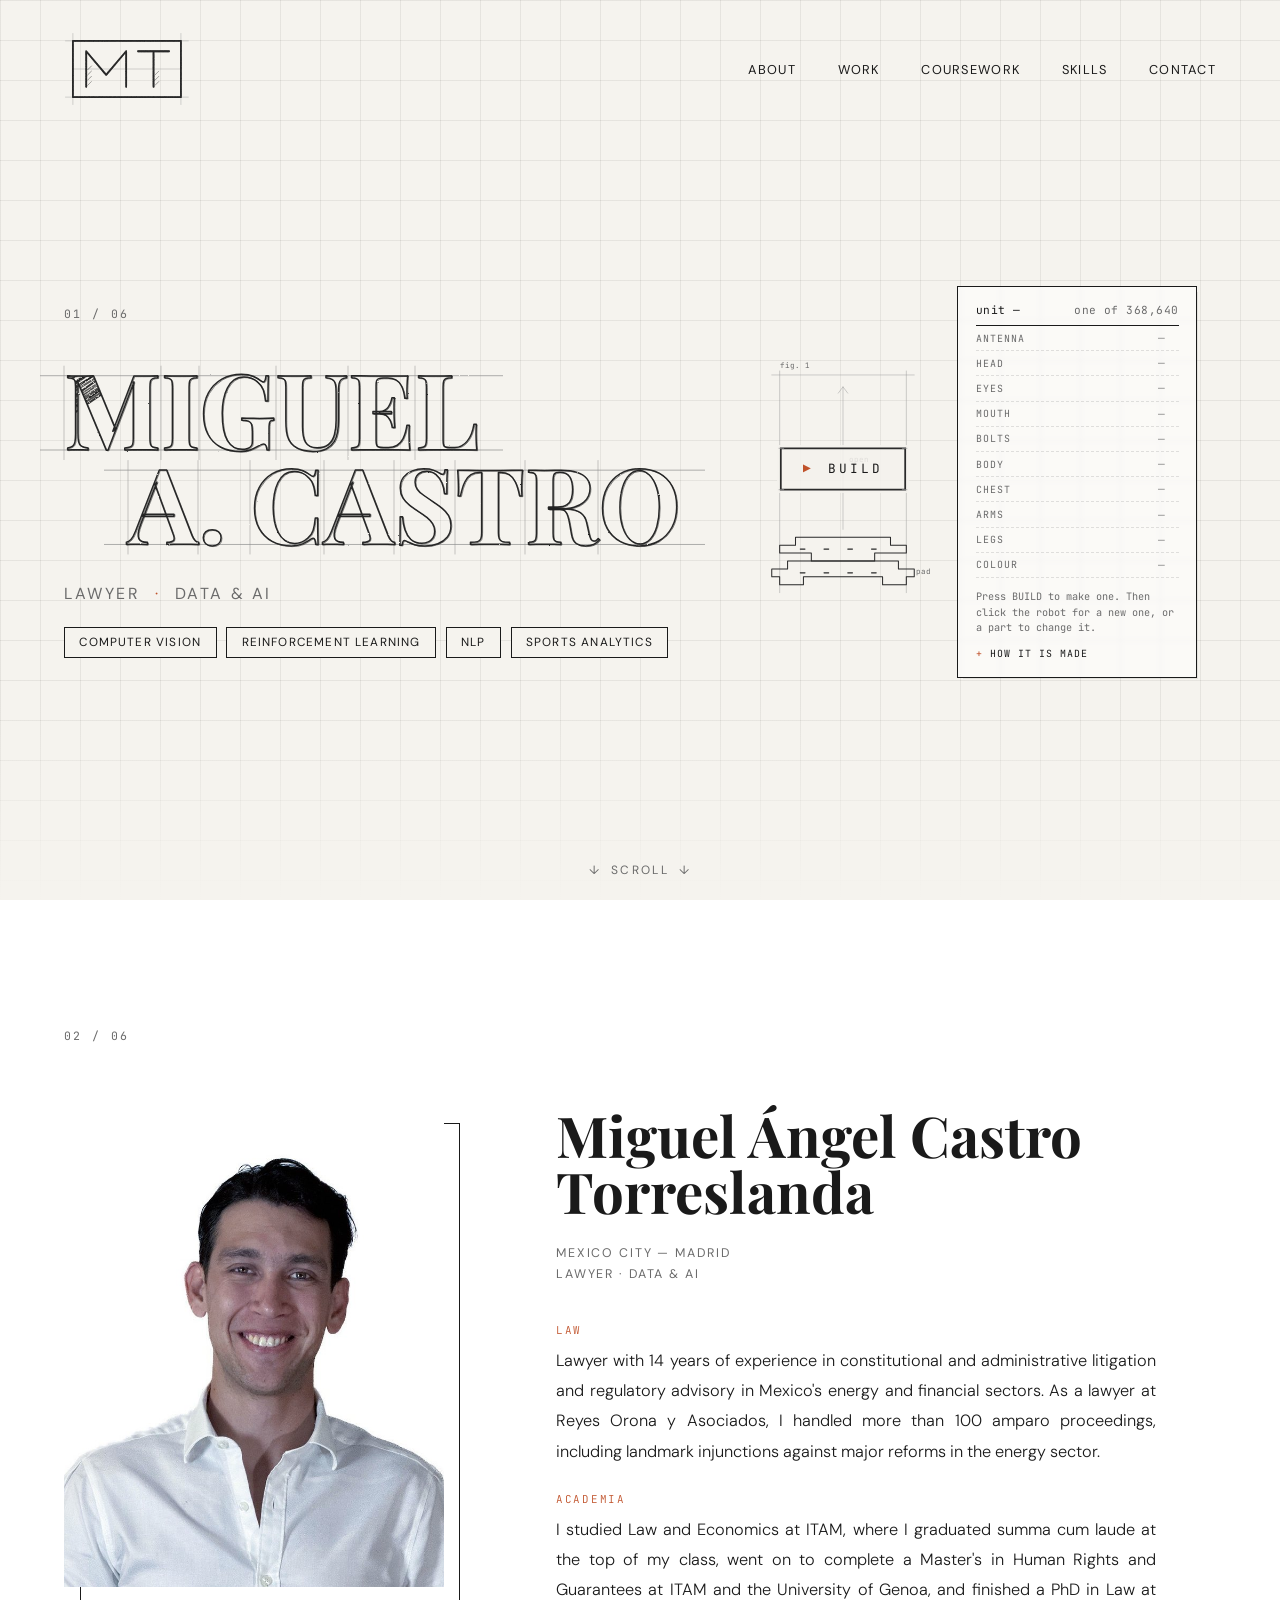
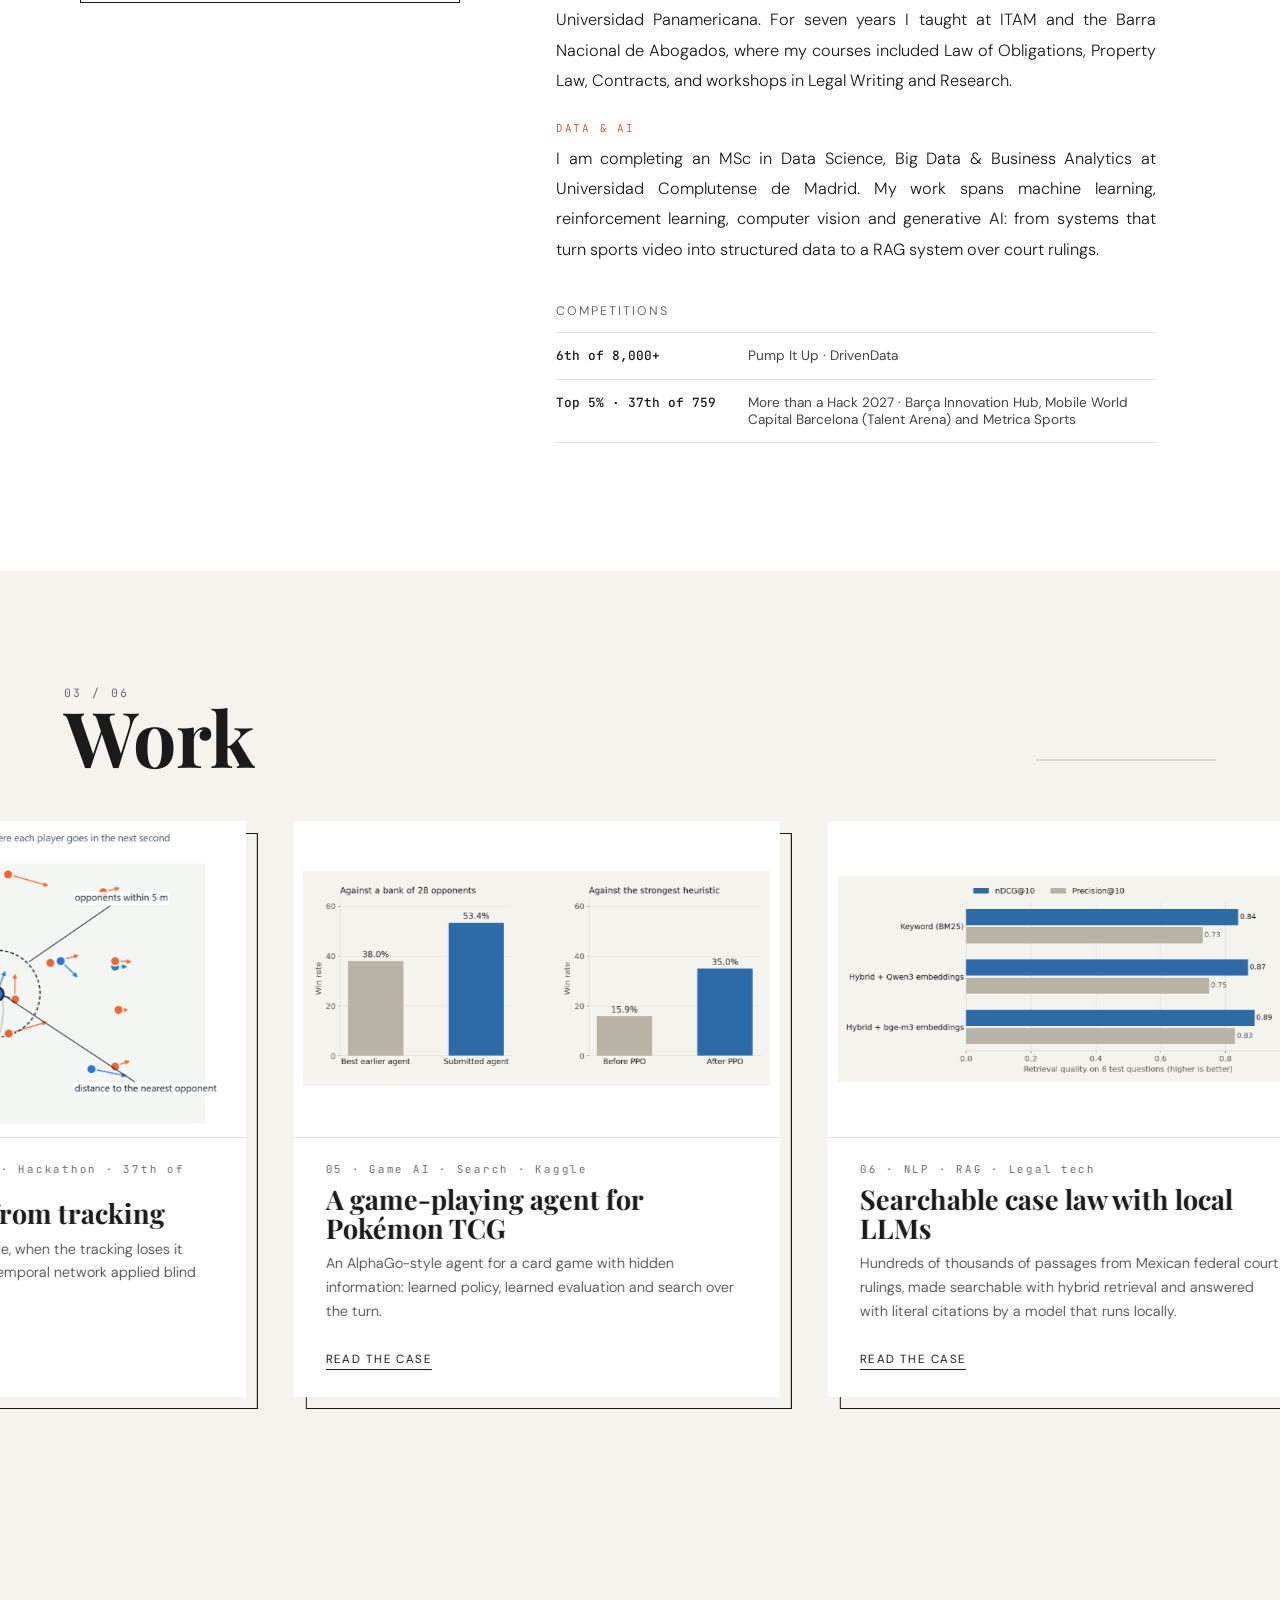
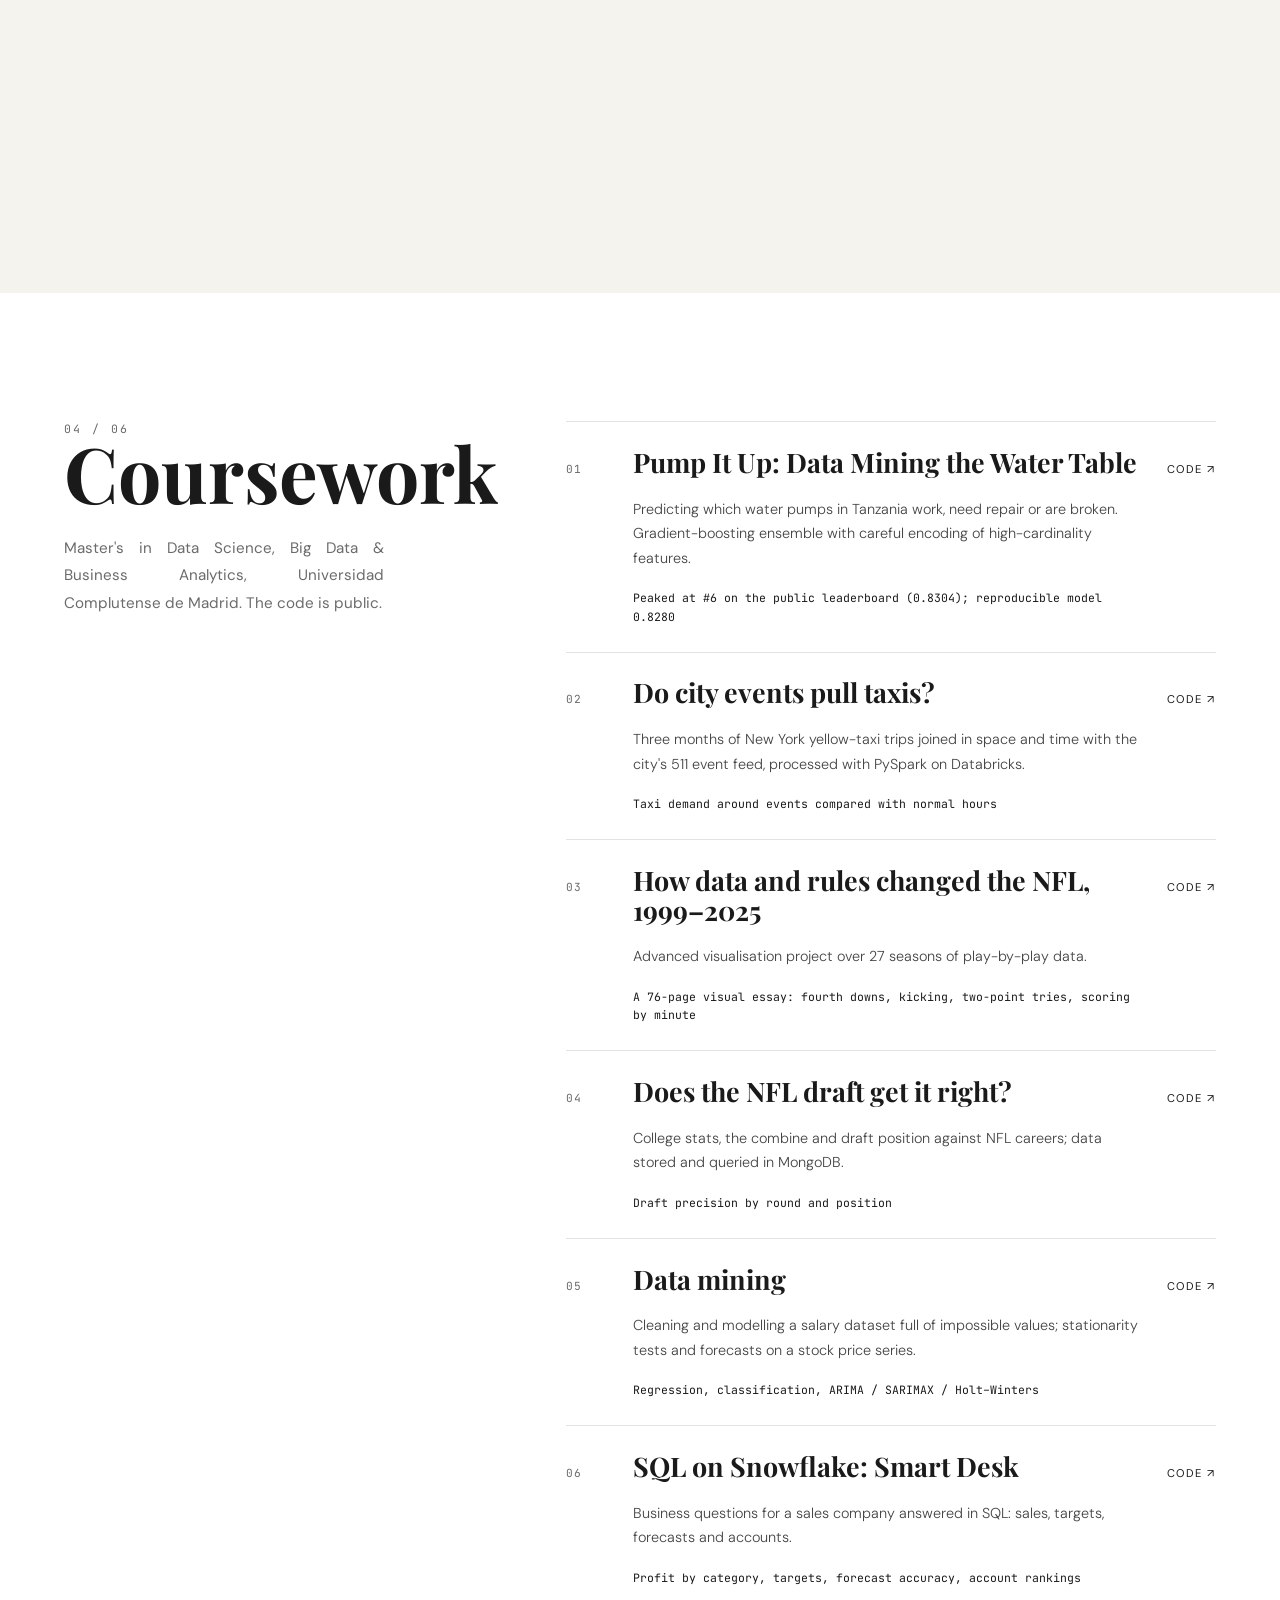
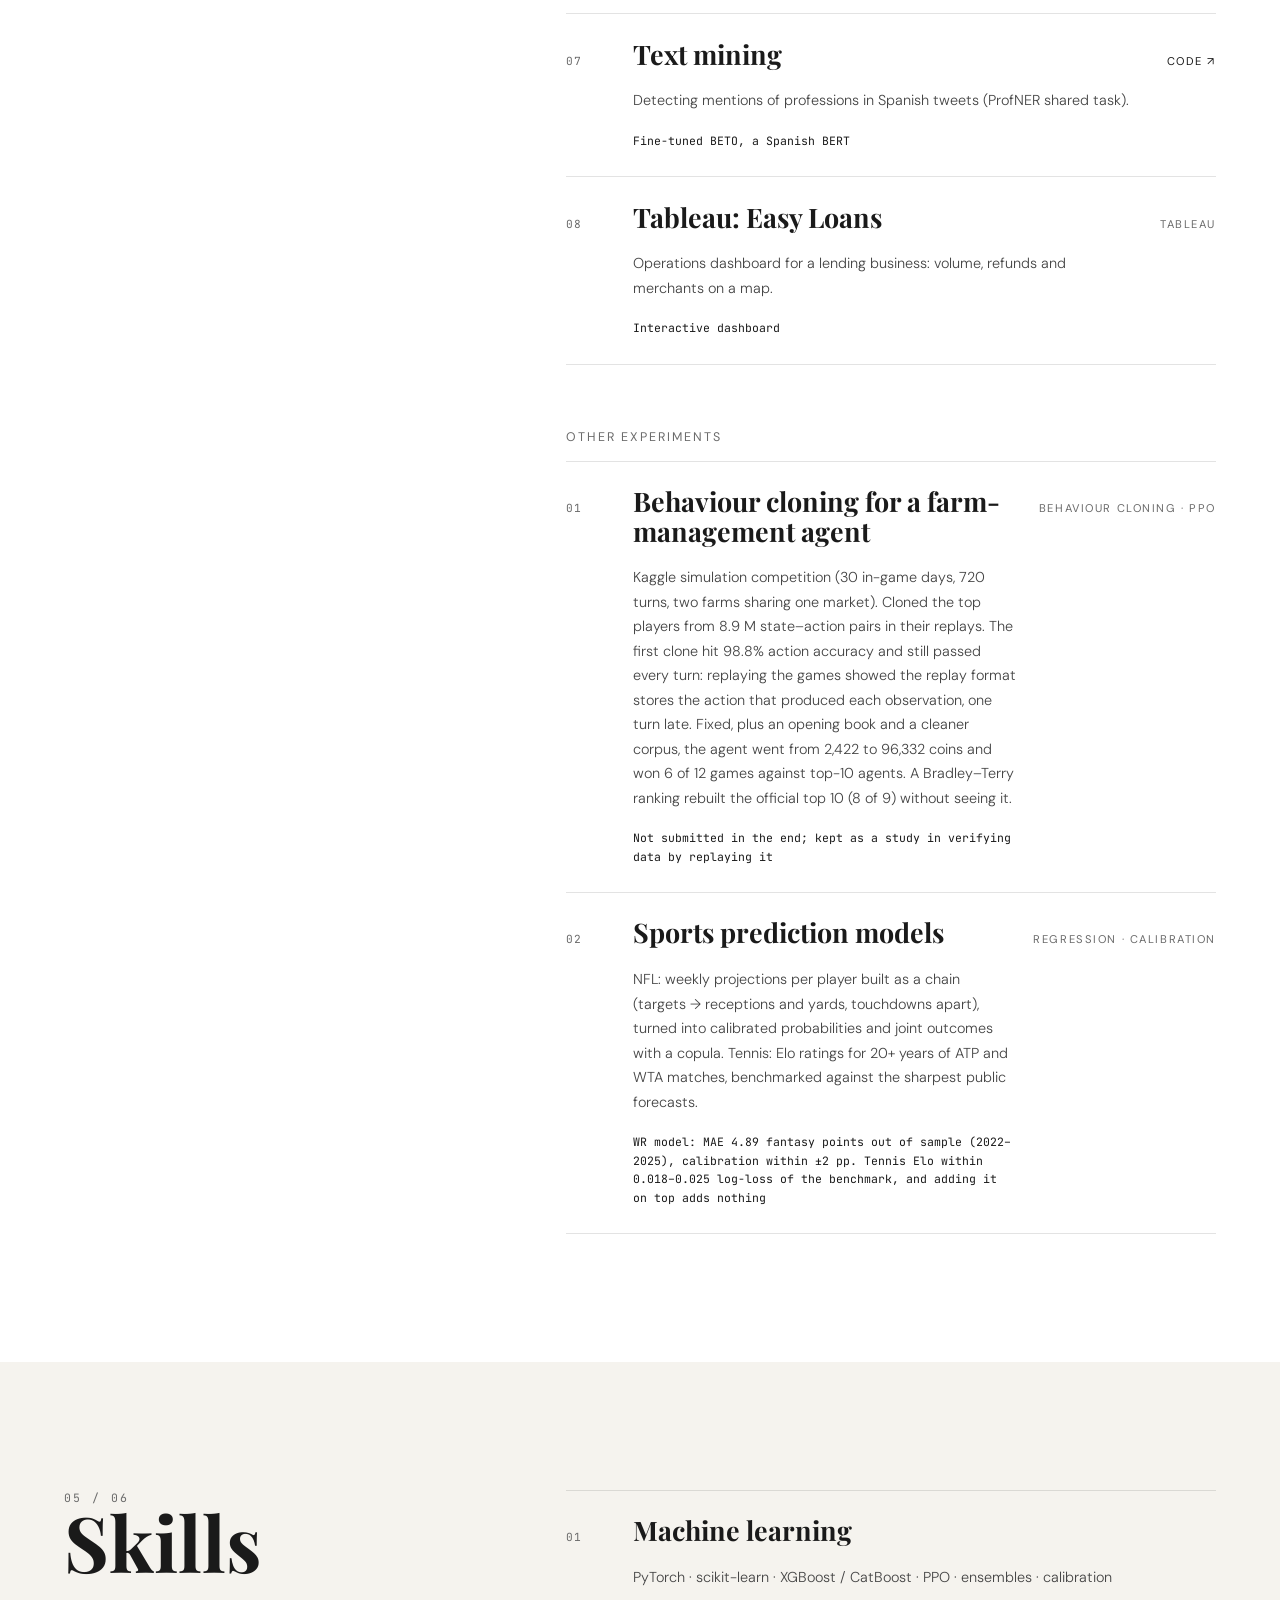
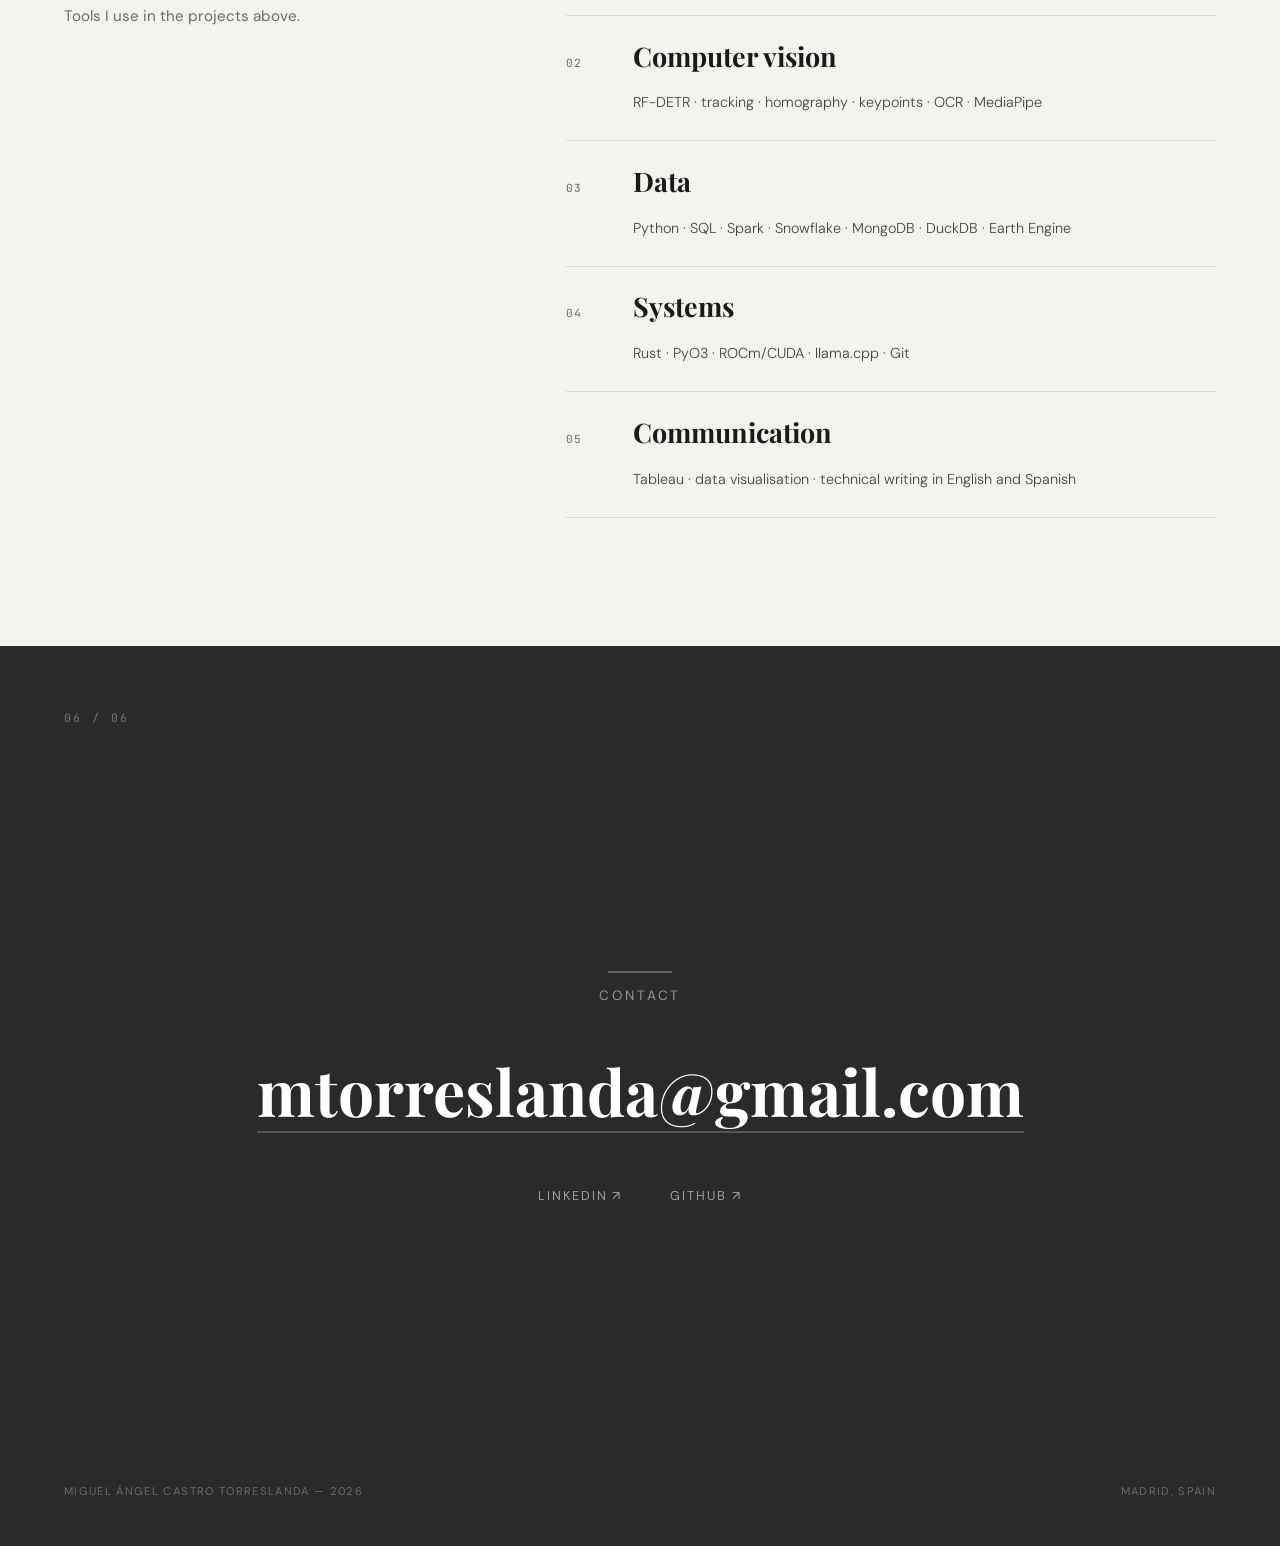
==== commit 64da94cb: "NFLVision page: live board on an unseen public video, architecture by stage, training and results; l" ====
--- a/index.html
+++ b/index.html
@@ -7,7 +7,7 @@
 <meta name="description" content="Data scientist in Madrid. Computer vision for sports video, reinforcement learning, legal NLP and multimodal models.">
 <meta property="og:title" content="Miguel Ángel Castro Torreslanda — Data Scientist">
 <meta property="og:description" content="Data scientist in Madrid. Computer vision for sports video, reinforcement learning, legal NLP and multimodal models.">
-<meta property="og:image" content="https://mtorreslanda.com/assets/img/nfl-play-trails.jpg">
+<meta property="og:image" content="https://mtorreslanda.com/assets/img/nfl-board-poster.jpg">
 <meta name="theme-color" content="#F5F3EE">
 <link rel="icon" href="assets/img/favicon.svg" type="image/svg+xml">
 <link rel="preconnect" href="https://fonts.googleapis.com"><link rel="preconnect" href="https://fonts.gstatic.com" crossorigin><link href="https://fonts.googleapis.com/css2?family=DM+Sans:opsz,wght@9..40,400;9..40,500;9..40,700&family=JetBrains+Mono:wght@400;500&family=Playfair+Display:ital,wght@0,400;0,700;1,400&display=swap" rel="stylesheet">
@@ -117,11 +117,11 @@
     </div>
     <div class="work-track">
 <a class="card" href="work/nflvision.html">
-  <div class="card-img"><img src="assets/img/nfl-play-trails.jpg" alt="Top-down reconstruction of a passing play: offense in blue, defense in terracotta, with each player&#x27;s path after the snap." loading="lazy" decoding="async"></div>
+  <div class="card-img"><img src="assets/img/nfl-board-poster.jpg" alt="Live board of a Kansas City pass play: the game video with tracked players and the pocket drawn on the grass, the same play from above, and live metrics for pocket, pressure, separation and speed." loading="lazy" decoding="async"></div>
   <div class="card-body">
     <span class="card-num">01 · Computer vision · American football</span>
     <h3>NFLVision</h3>
-    <p>From football video to player-tracking data in yards: every player detected, followed and placed on the field, frame by frame.</p>
+    <p>From football video to player-tracking data, and from tracking data to live analytics: every player detected, followed and placed on the field in yards, ten times per second.</p>
     <span class="card-more">Read the case</span>
   </div>
 </a>
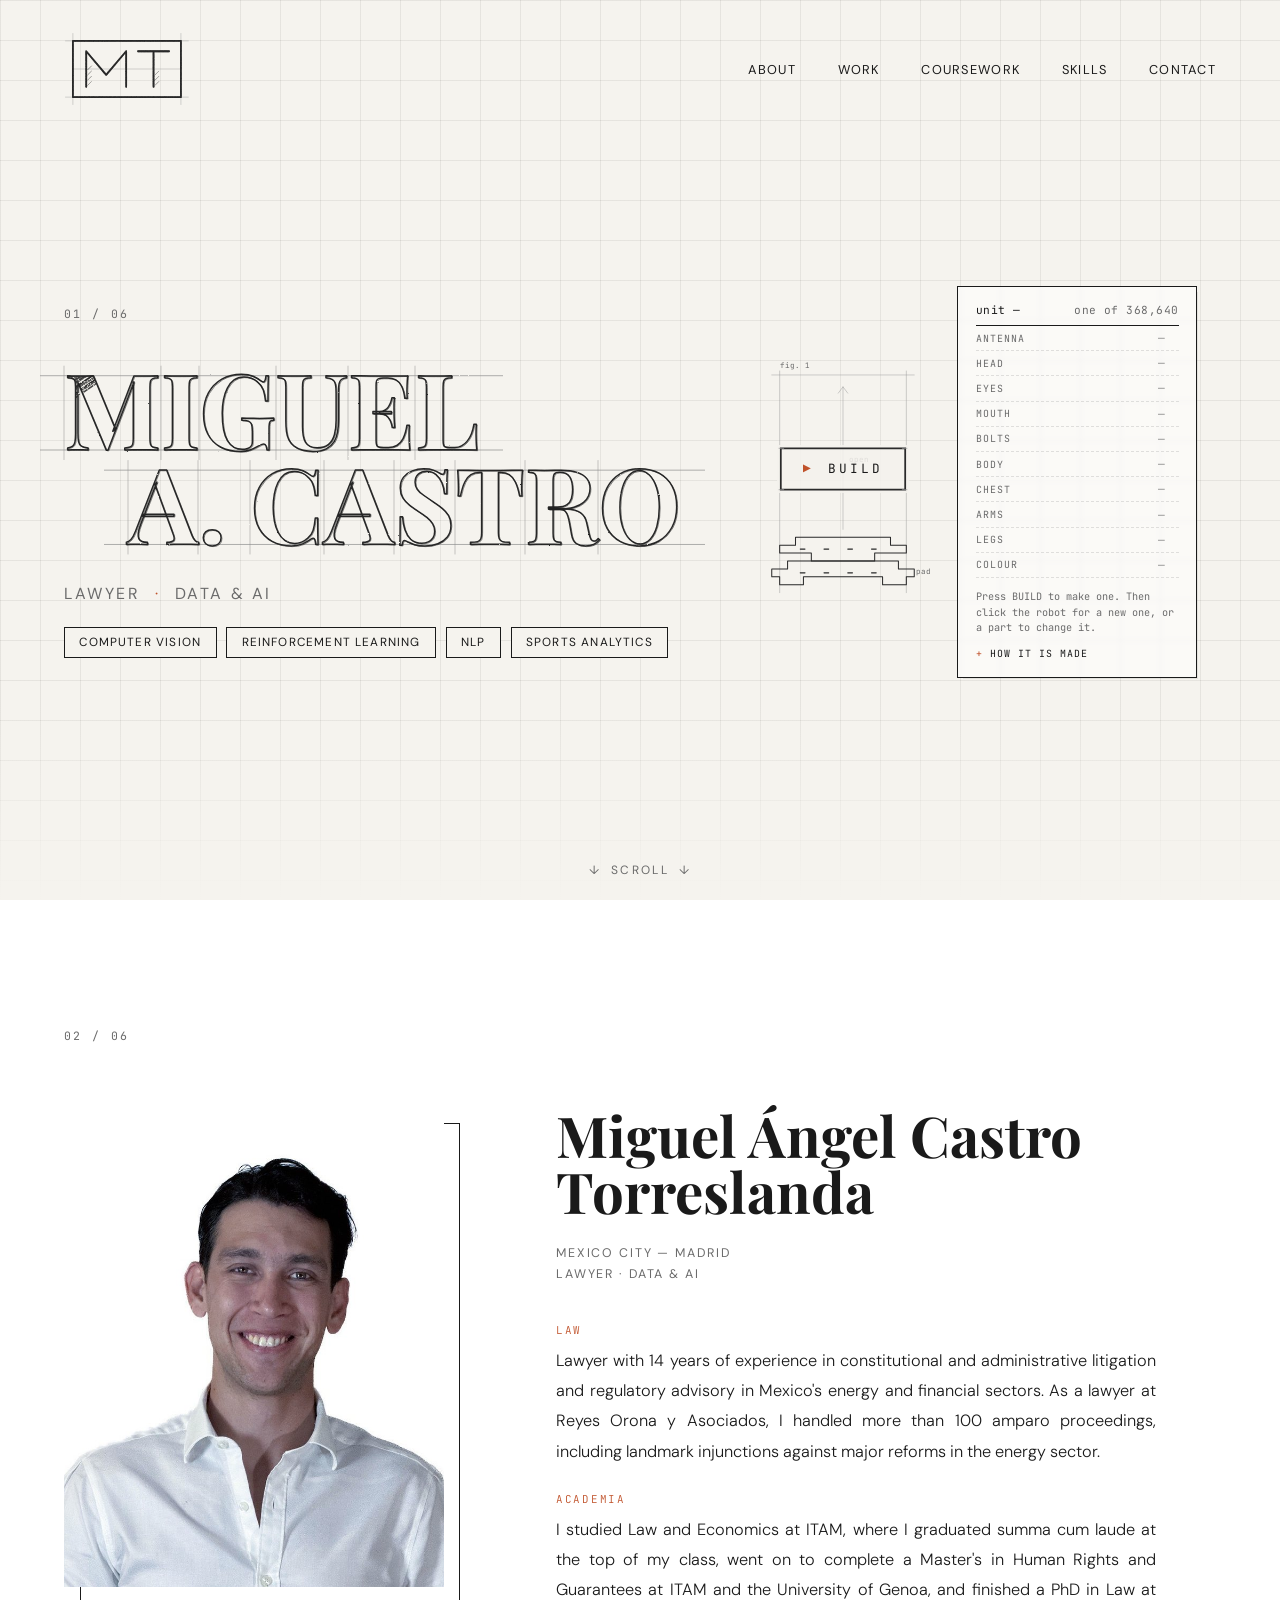
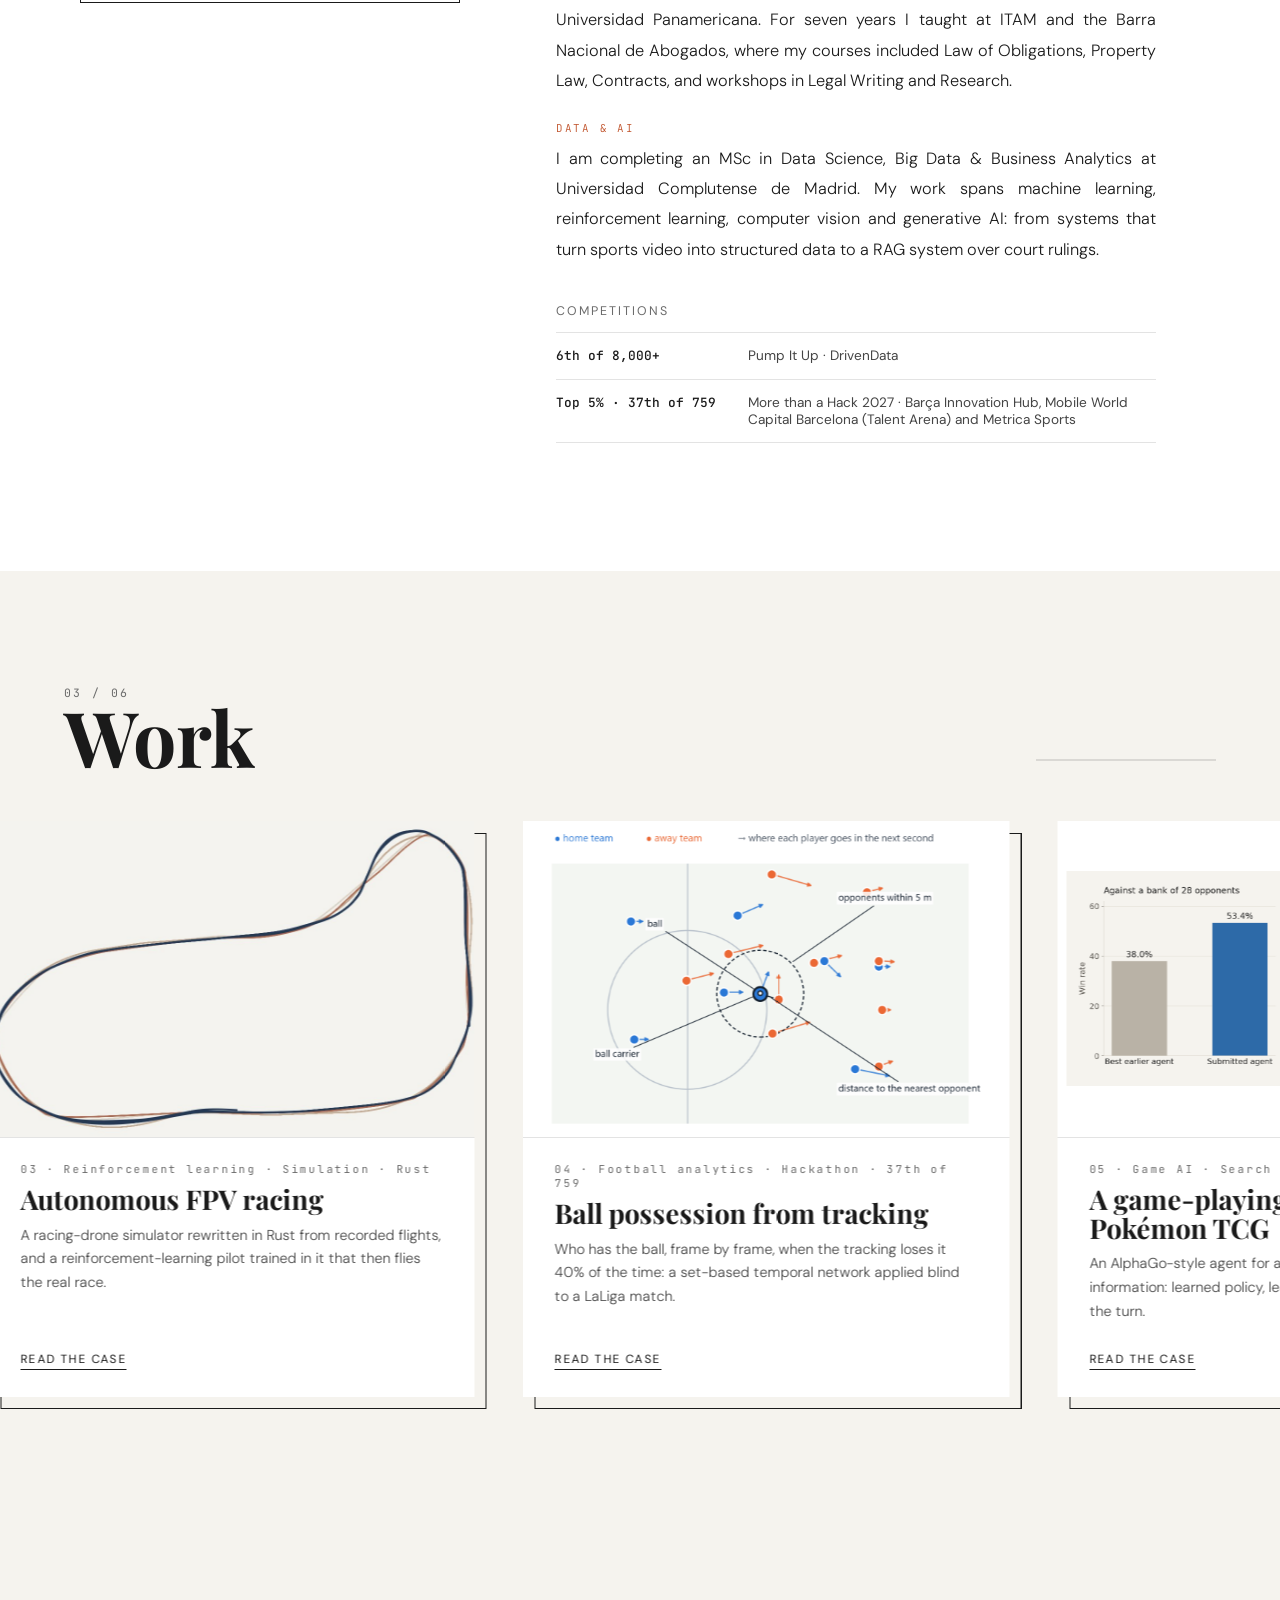
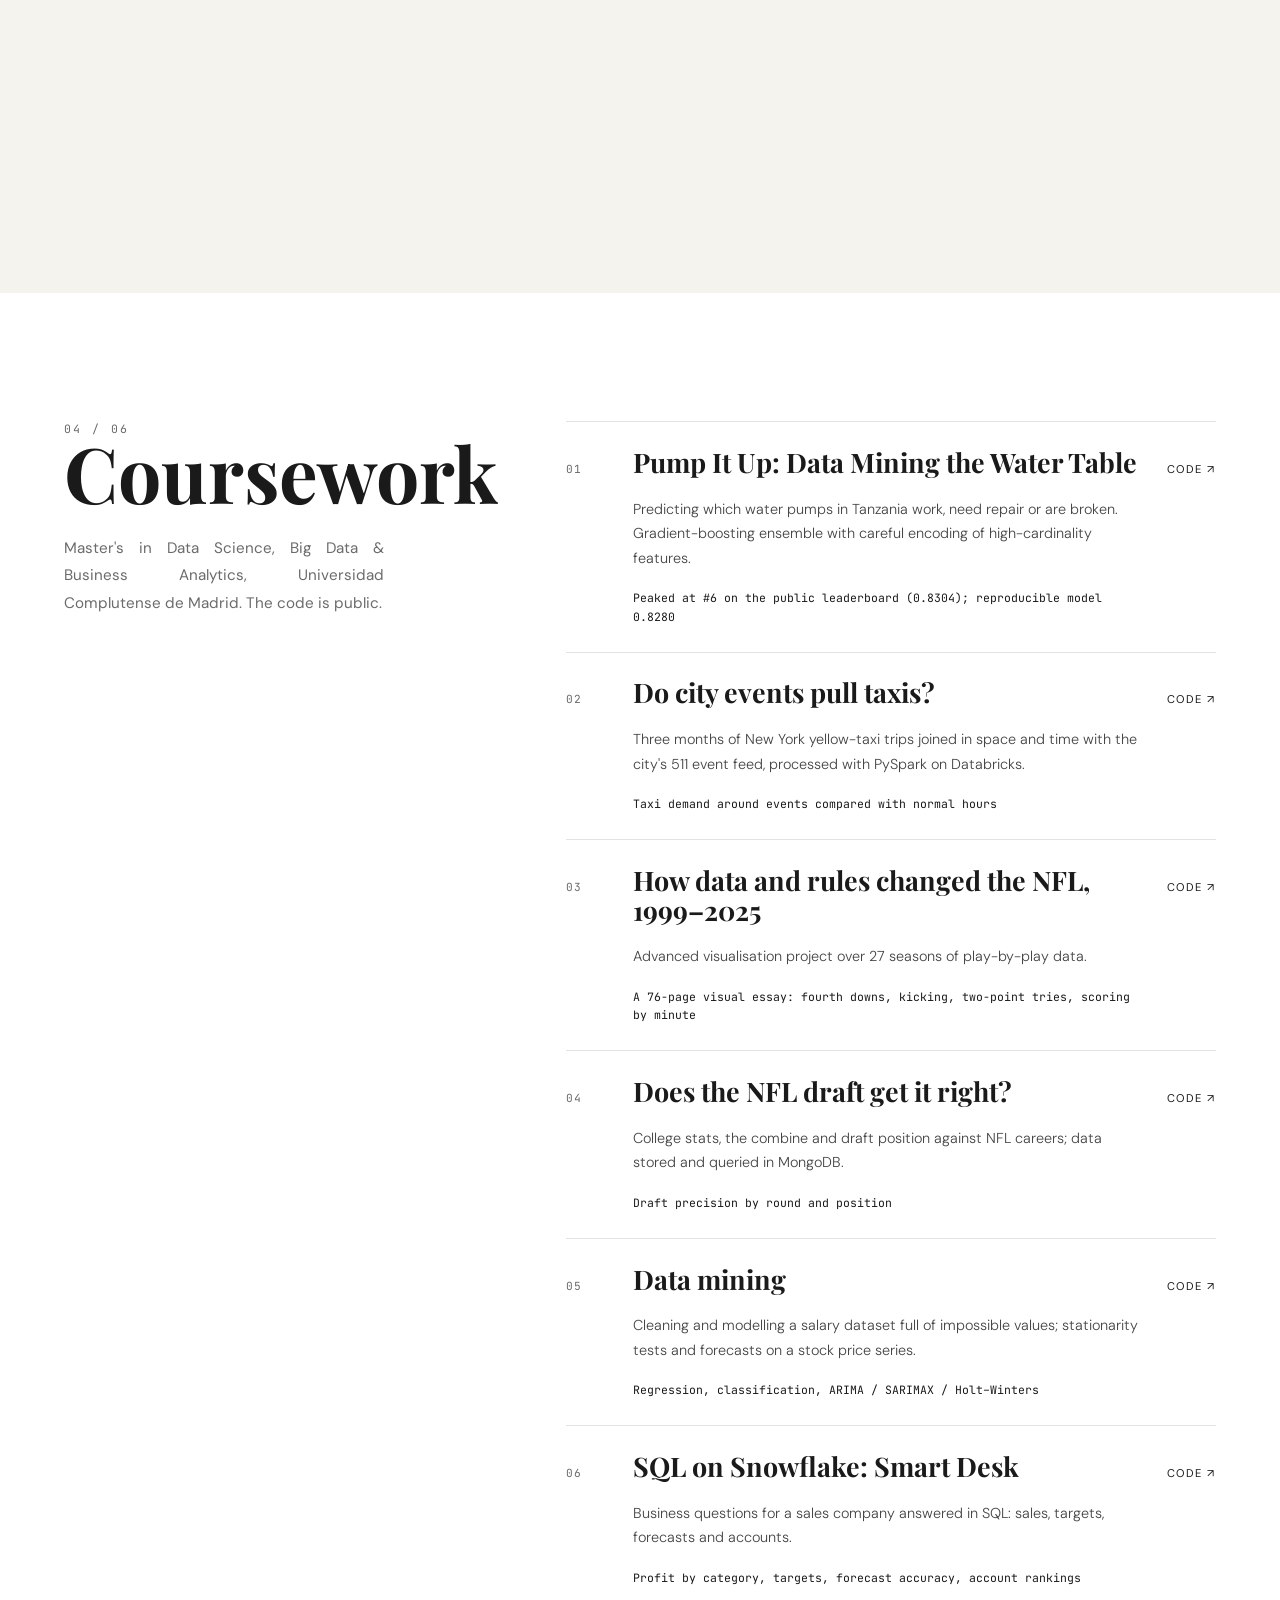
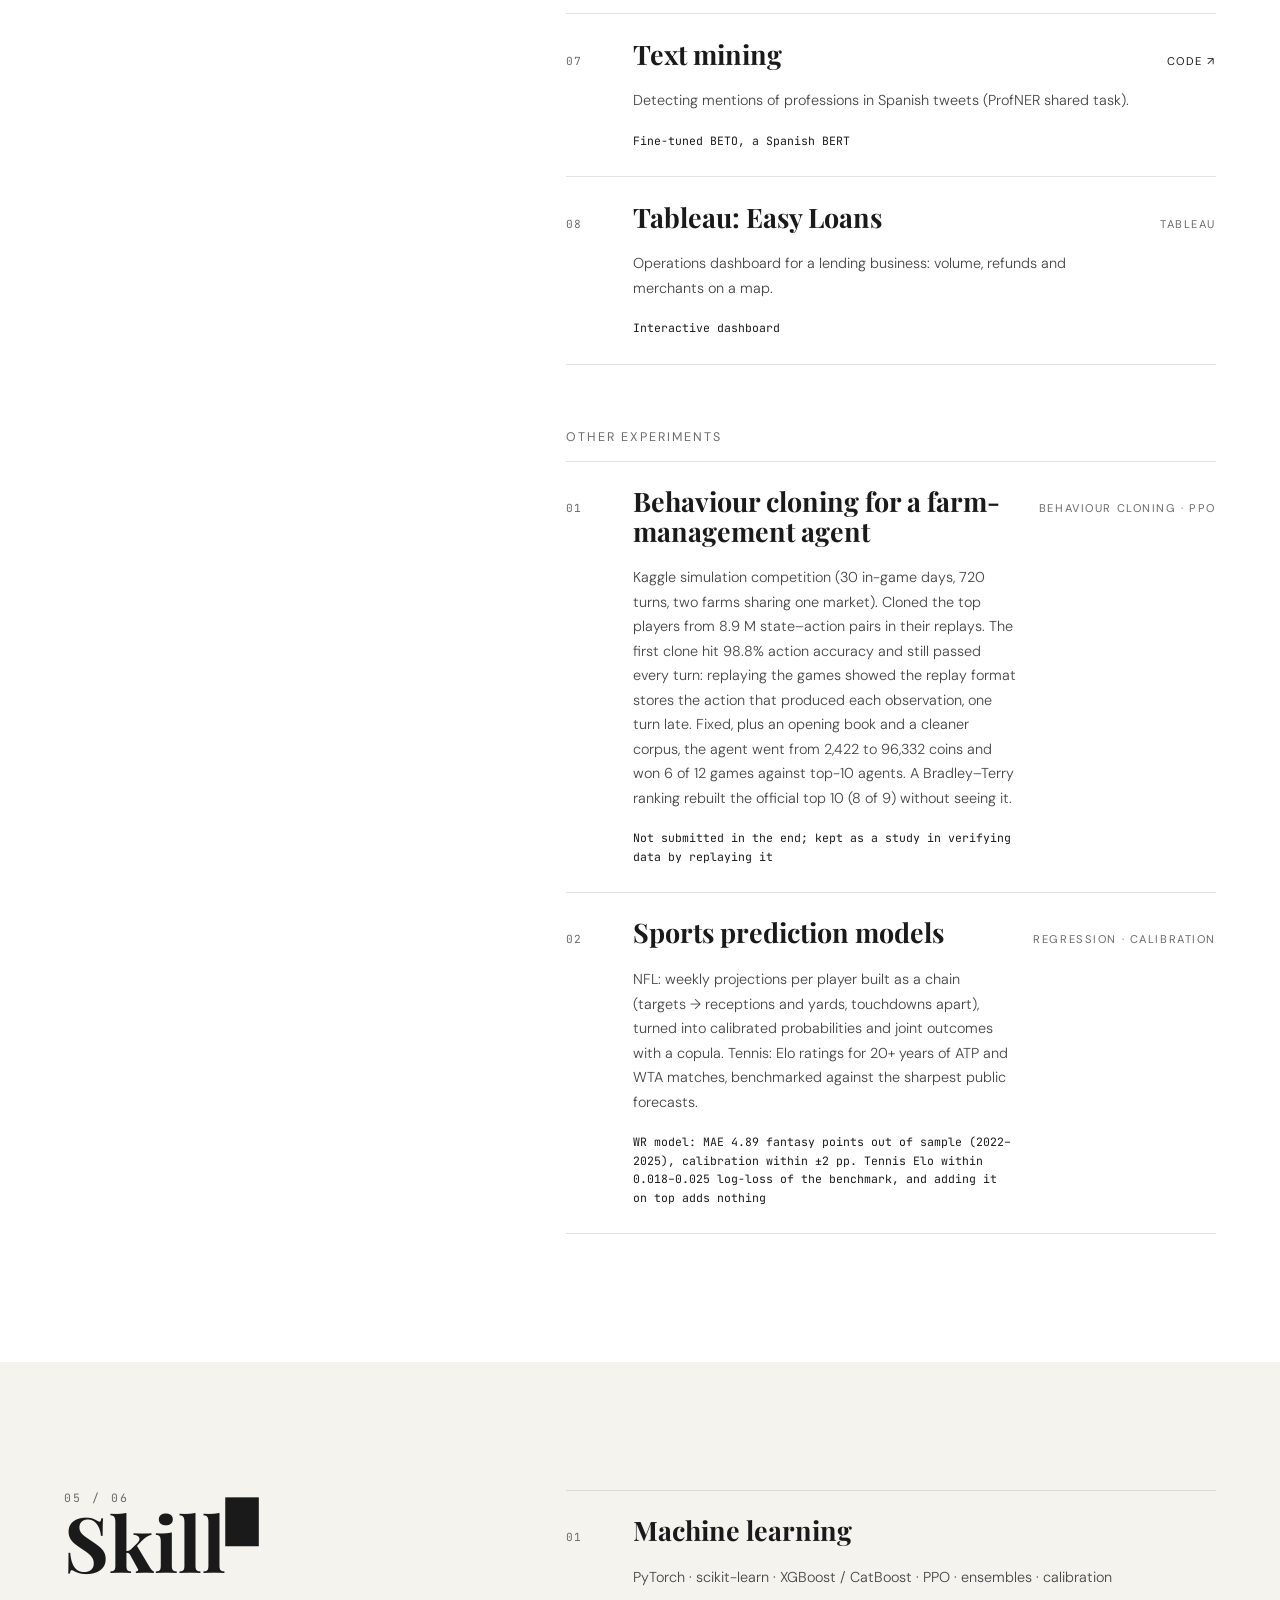
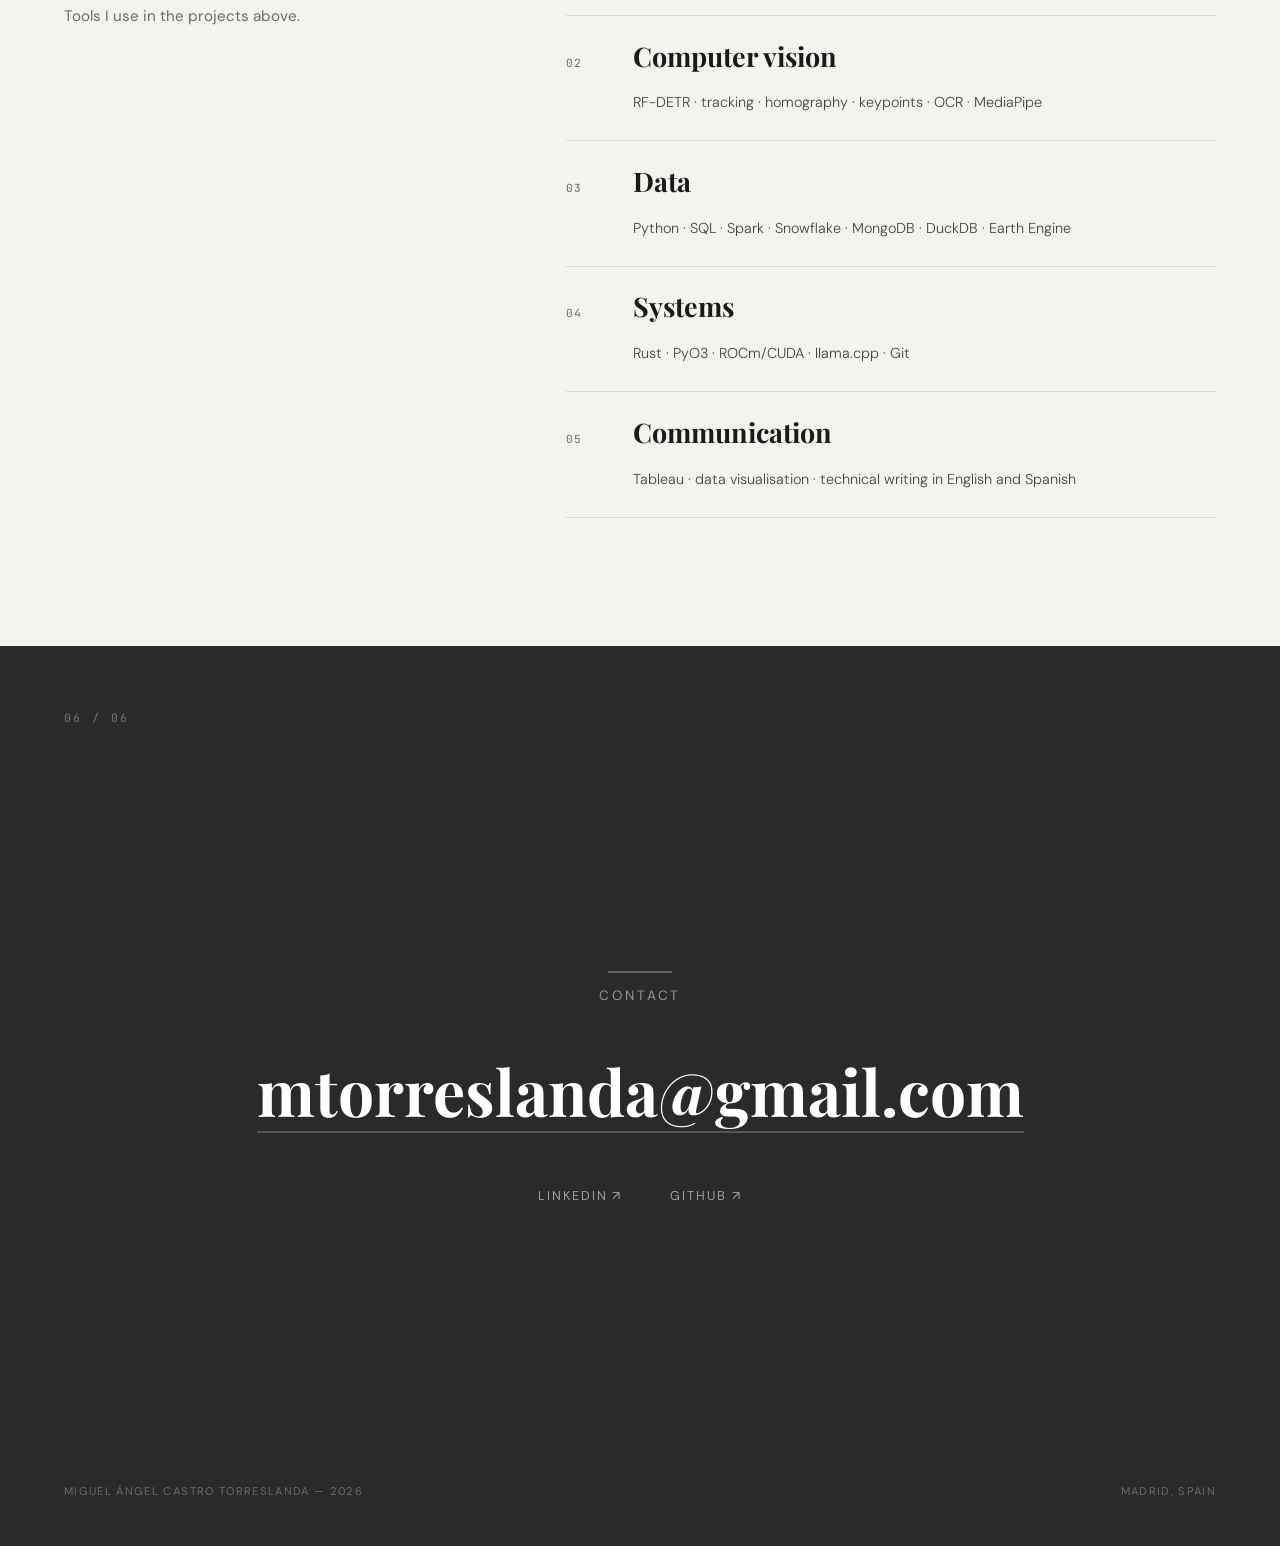
==== commit 5f9a72f0: "Front page: clean first paint (js class in the head, name and roles hidden until drawn, tags fade in" ====
--- a/index.html
+++ b/index.html
@@ -2,6 +2,7 @@
 <html lang="en">
 <head>
 <meta charset="utf-8">
+<script>document.documentElement.classList.add('js')</script>
 <meta name="viewport" content="width=device-width, initial-scale=1">
 <title>Miguel Ángel Castro Torreslanda — Data Scientist</title>
 <meta name="description" content="Data scientist in Madrid. Computer vision for sports video, reinforcement learning, legal NLP and multimodal models.">
@@ -11,7 +12,7 @@
 <meta name="theme-color" content="#F5F3EE">
 <link rel="icon" href="assets/img/favicon.svg" type="image/svg+xml">
 <link rel="preconnect" href="https://fonts.googleapis.com"><link rel="preconnect" href="https://fonts.gstatic.com" crossorigin><link href="https://fonts.googleapis.com/css2?family=DM+Sans:opsz,wght@9..40,400;9..40,500;9..40,700&family=JetBrains+Mono:wght@400;500&family=Playfair+Display:ital,wght@0,400;0,700;1,400&display=swap" rel="stylesheet">
-<link rel="stylesheet" href="assets/css/home.css?v=50">
+<link rel="stylesheet" href="assets/css/home.css?v=52">
 </head>
 <body>
 <nav class="nav" aria-label="Main">
@@ -257,9 +258,9 @@
 <canvas id="walker" aria-hidden="true"></canvas>
 <canvas id="fxtop" aria-hidden="true"></canvas>
 <div id="rope" aria-hidden="true"></div>
-<script src="assets/js/robot.js?v=50"></script>
-<script src="assets/js/home.js?v=50"></script>
-<script src="assets/js/walker.js?v=50"></script>
-<script src="assets/js/pencil-name.js?v=50"></script>
+<script src="assets/js/robot.js?v=52"></script>
+<script src="assets/js/home.js?v=52"></script>
+<script src="assets/js/walker.js?v=52"></script>
+<script src="assets/js/pencil-name.js?v=52"></script>
 </body>
 </html>
--- a/assets/css/home.css
+++ b/assets/css/home.css
@@ -317,6 +317,11 @@
 /* the name drawn in pencil over the real (now transparent) text */
 .hero-title { position: relative; }
 .hero-title.pencil-on > span { color: transparent; }
+/* hidden from the first paint while the pencil drawing loads; back if it fails or takes too long */
+.js .hero-title > span { color: transparent; }
+.js .hero-title.pencil-fail > span { color: inherit; }
+/* the roles under the name decode in one by one: hidden from the first paint, not after it */
+.js:not(.roles-ready) .hero-roles span { visibility: hidden; }
 .pencil-layer { position: absolute; left: -40px; top: -40px; pointer-events: none; }
 .pencil-layer canvas, .pencil-layer svg { position: absolute; left: 0; top: 0; }
 
@@ -344,3 +349,10 @@
 @media (prefers-reduced-motion: reduce) { .capsule-sketch line, .capsule-sketch path, .build-btn rect, .build-btn path { stroke-dasharray: none; stroke-dashoffset: 0; } }
 /* phones: no capsule, no spec sheet, no robot */
 @media (max-width: 820px) { .hero-bot { display: none; } }
+
+/* first paint, clean: what is not drawn yet does not show (the rest arrives with its own animation) */
+@keyframes appear { from { opacity: 0; } to { opacity: 1; } }
+.js:not(.roles-ready) .hero-roles i { visibility: hidden; }
+.js .build-btn span { animation: appear .5s ease 1.3s both; }
+.js .hero-areas { animation: appear .7s ease 1.5s both; }
+@media (prefers-reduced-motion: reduce) { .js .build-btn span, .js .hero-areas { animation: none; } }
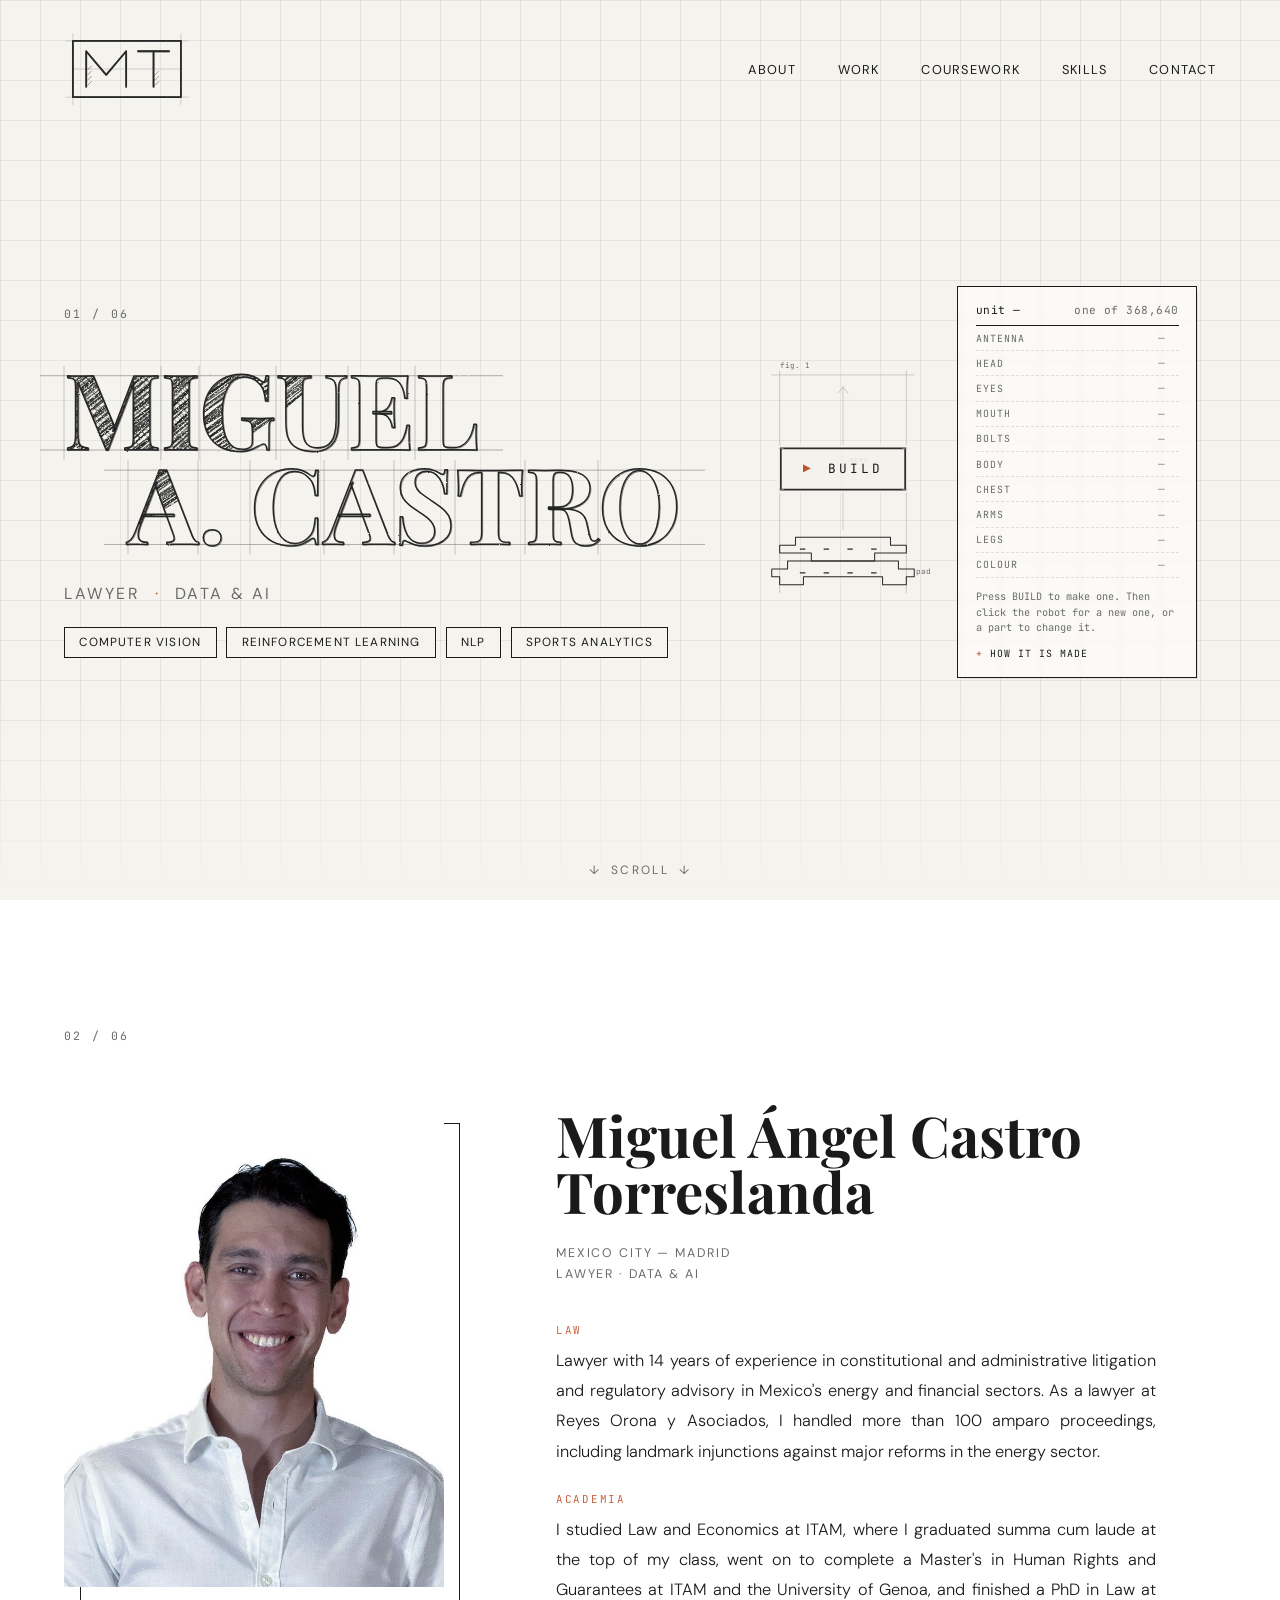
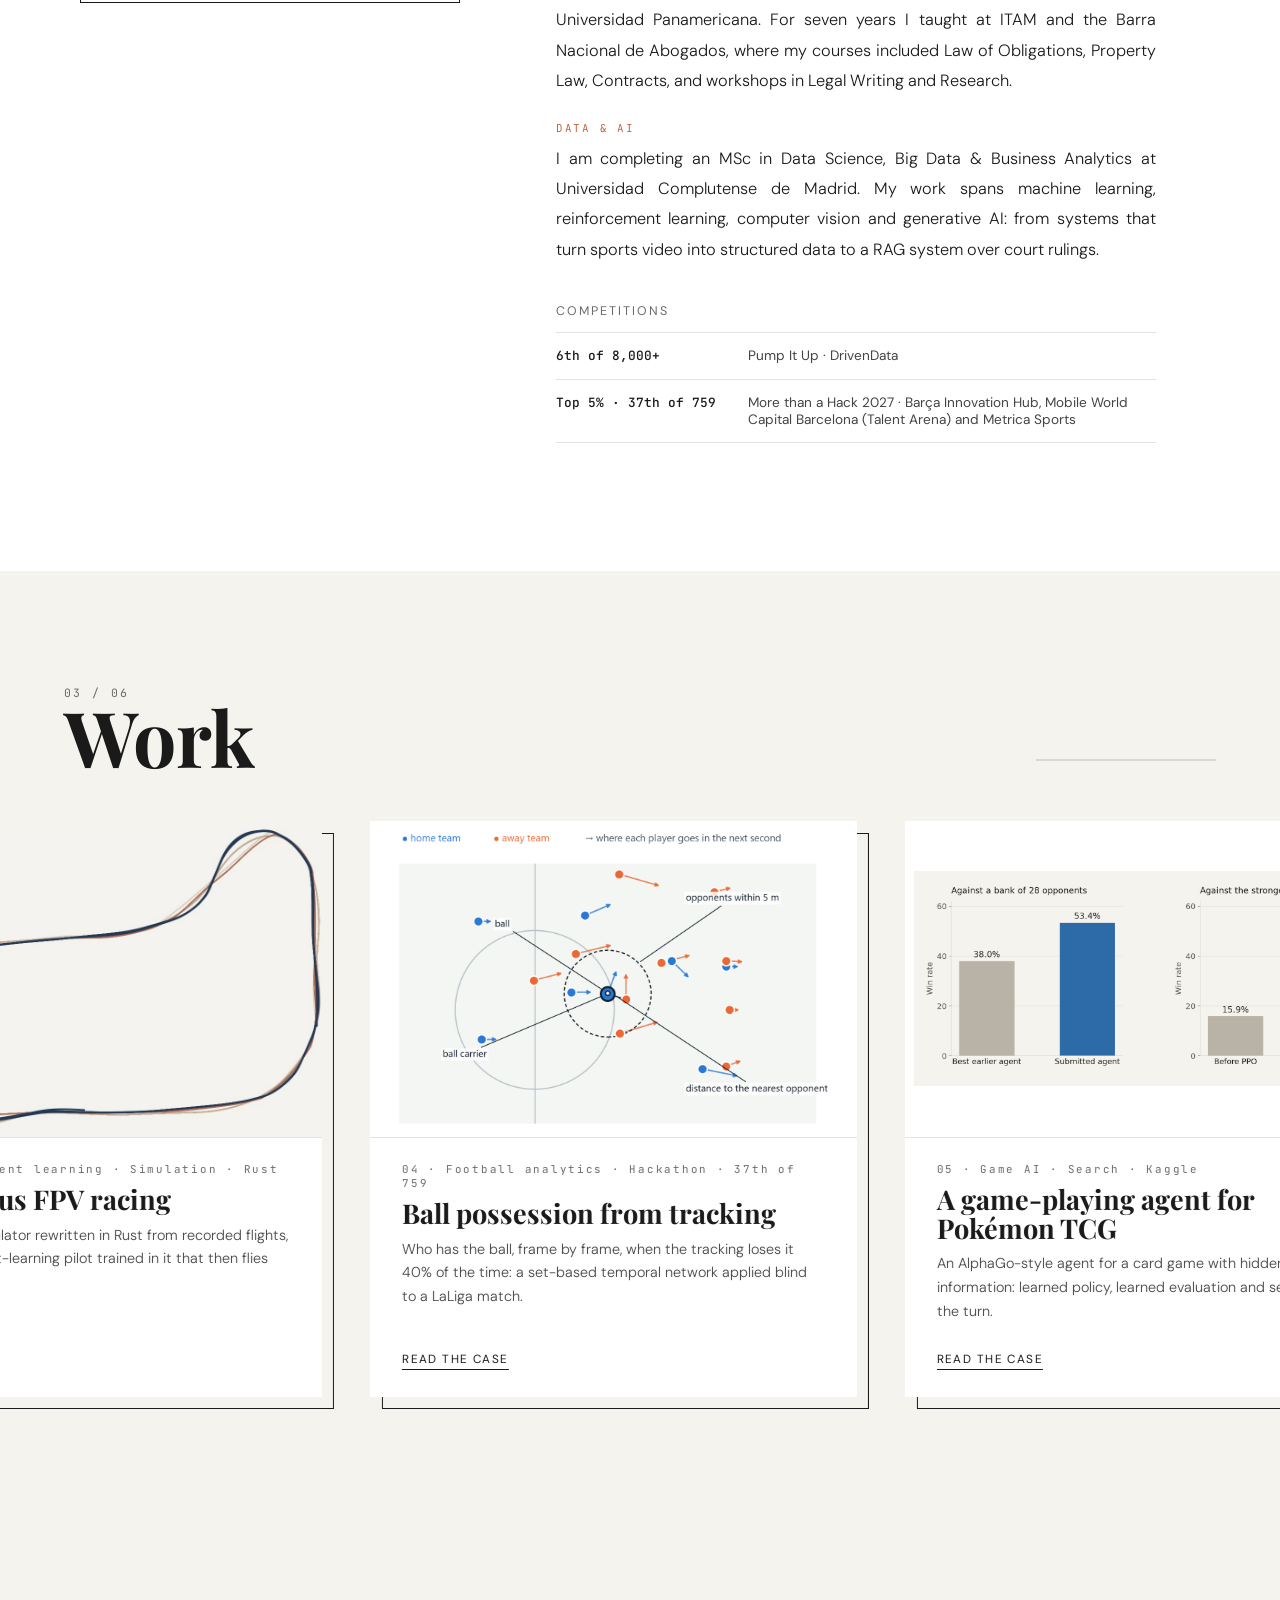
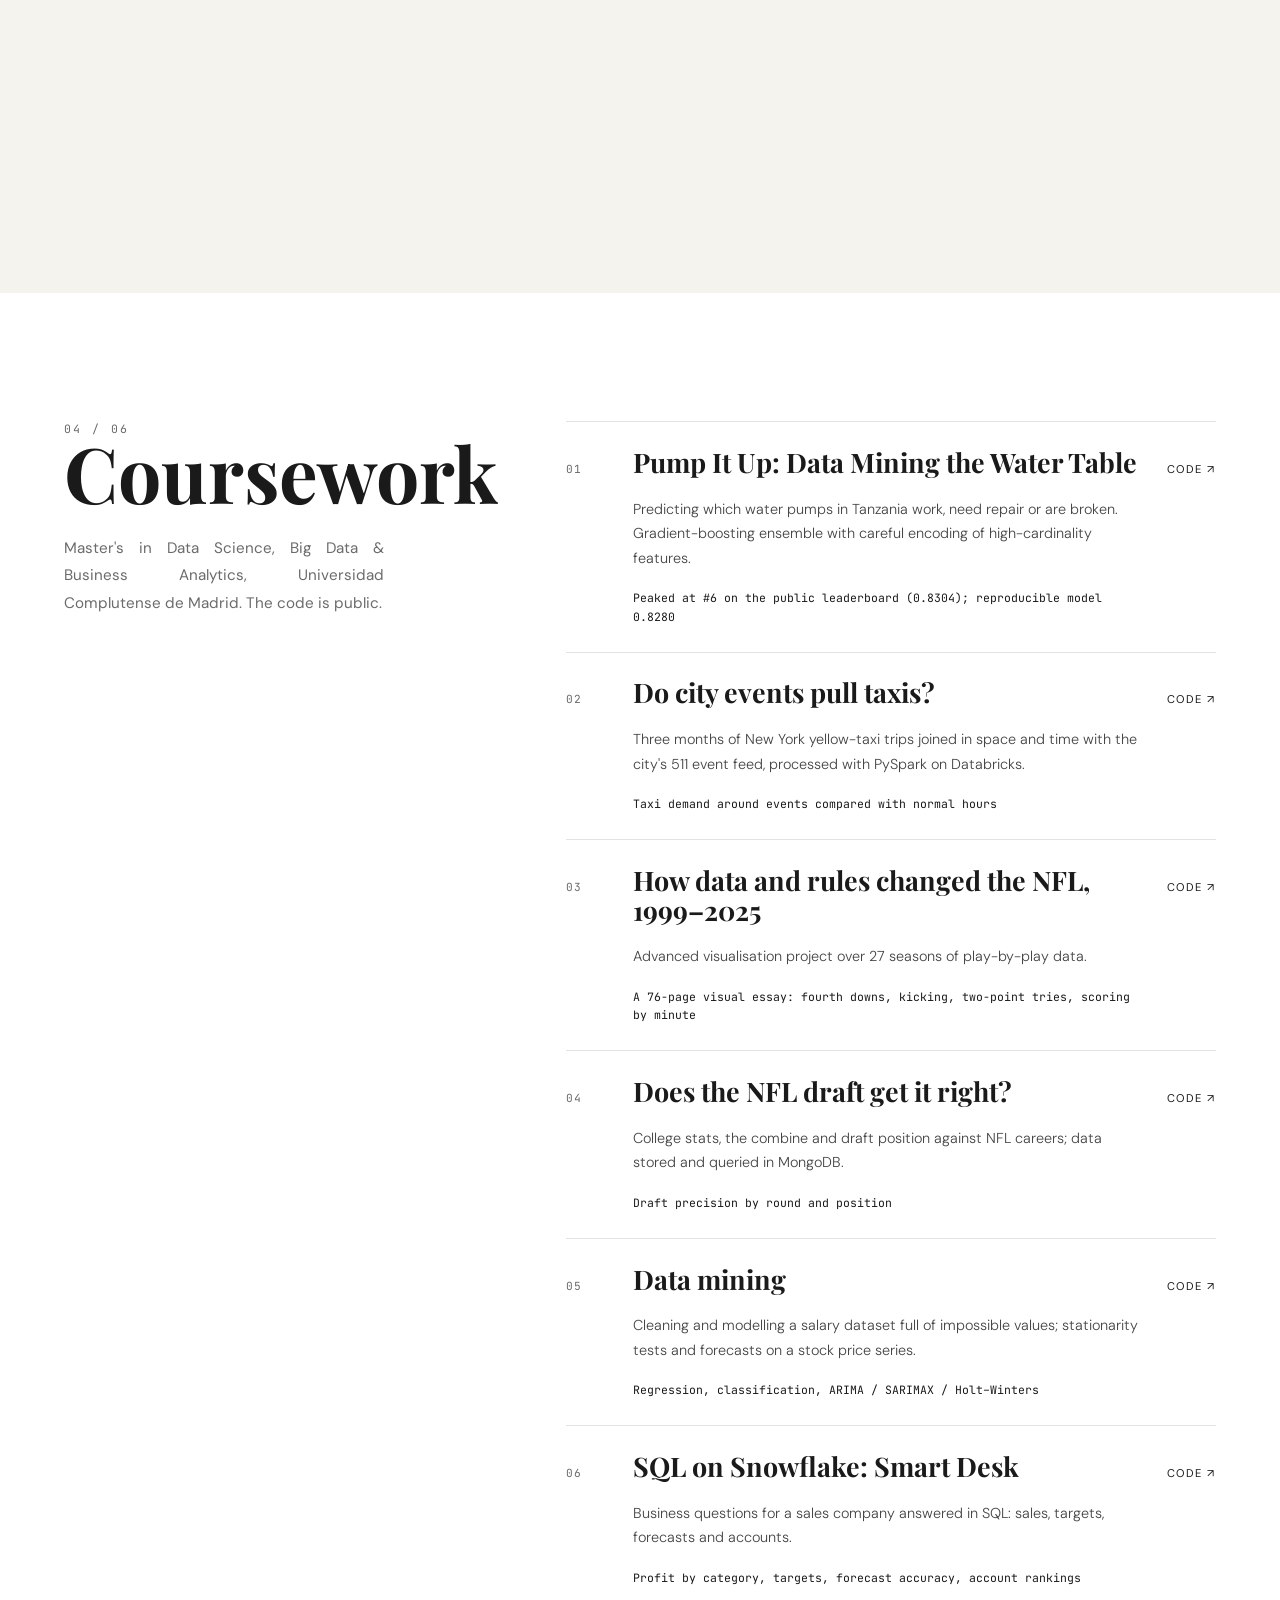
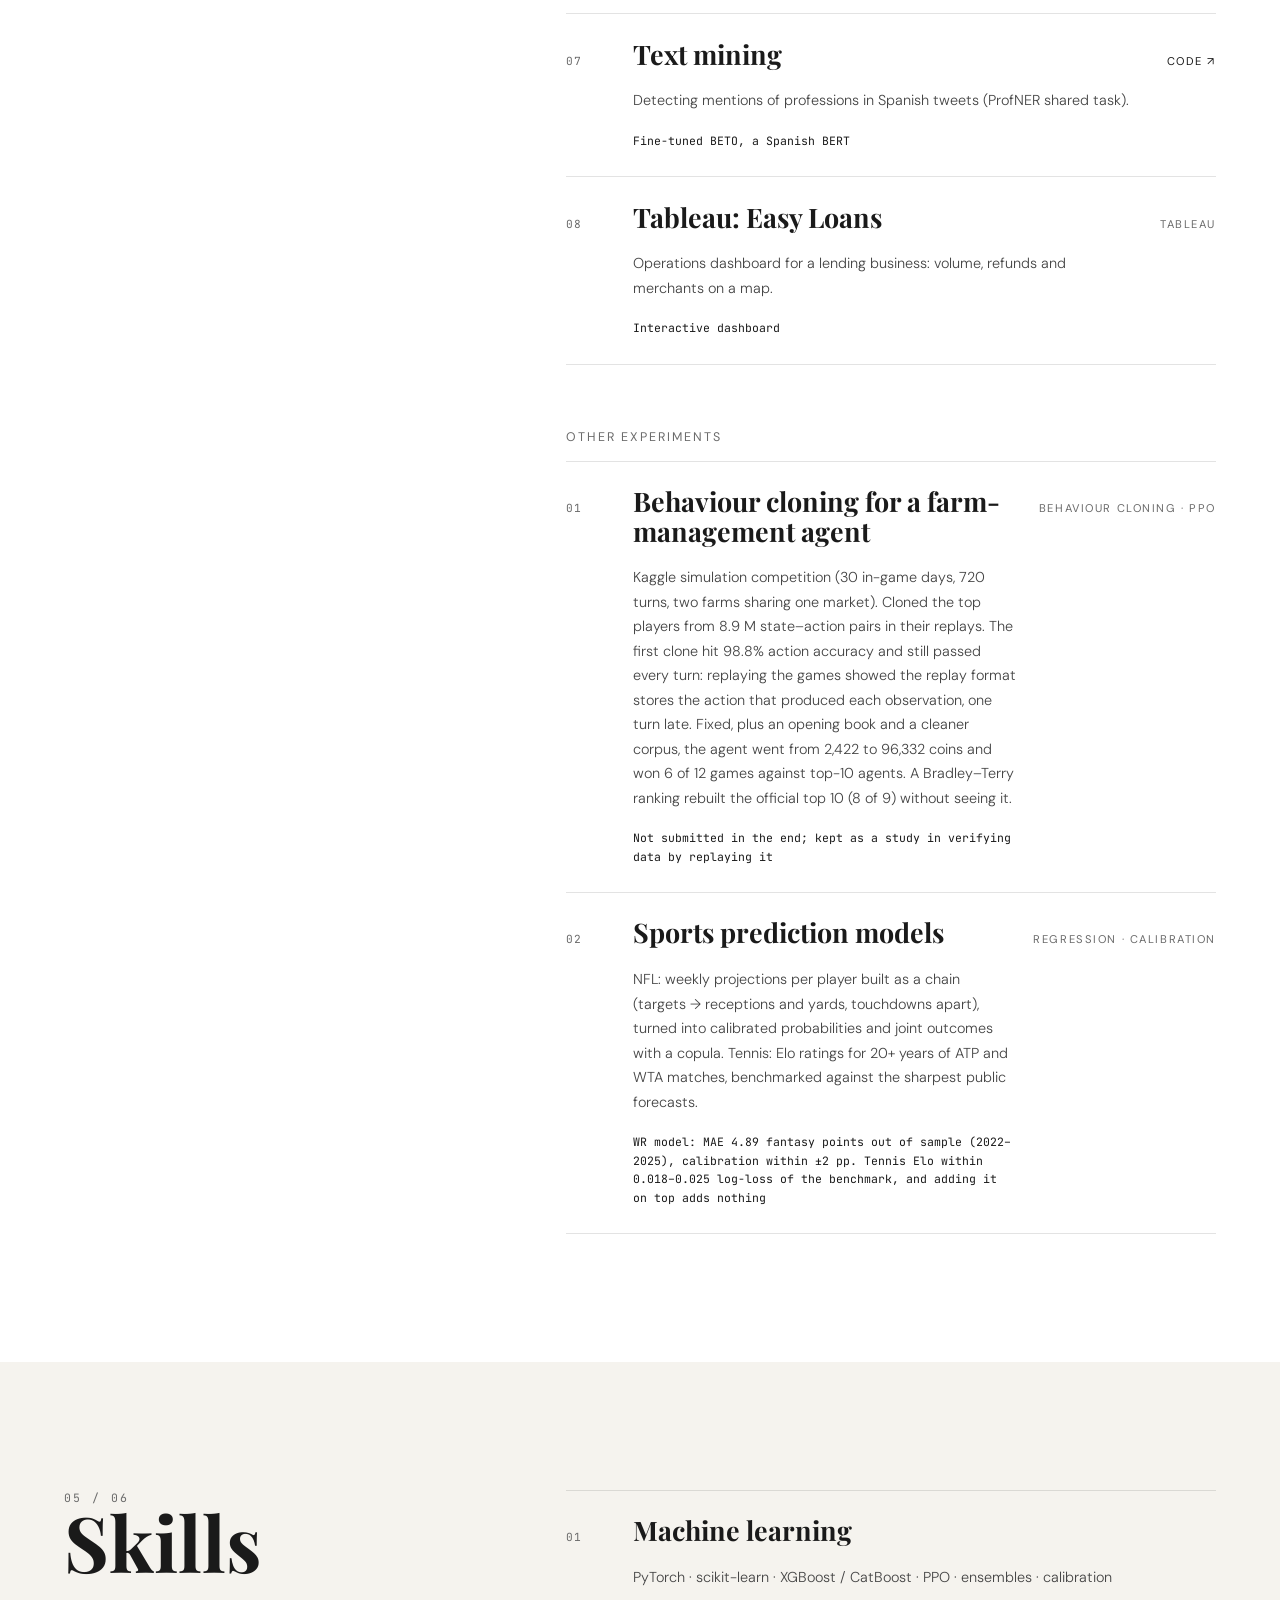
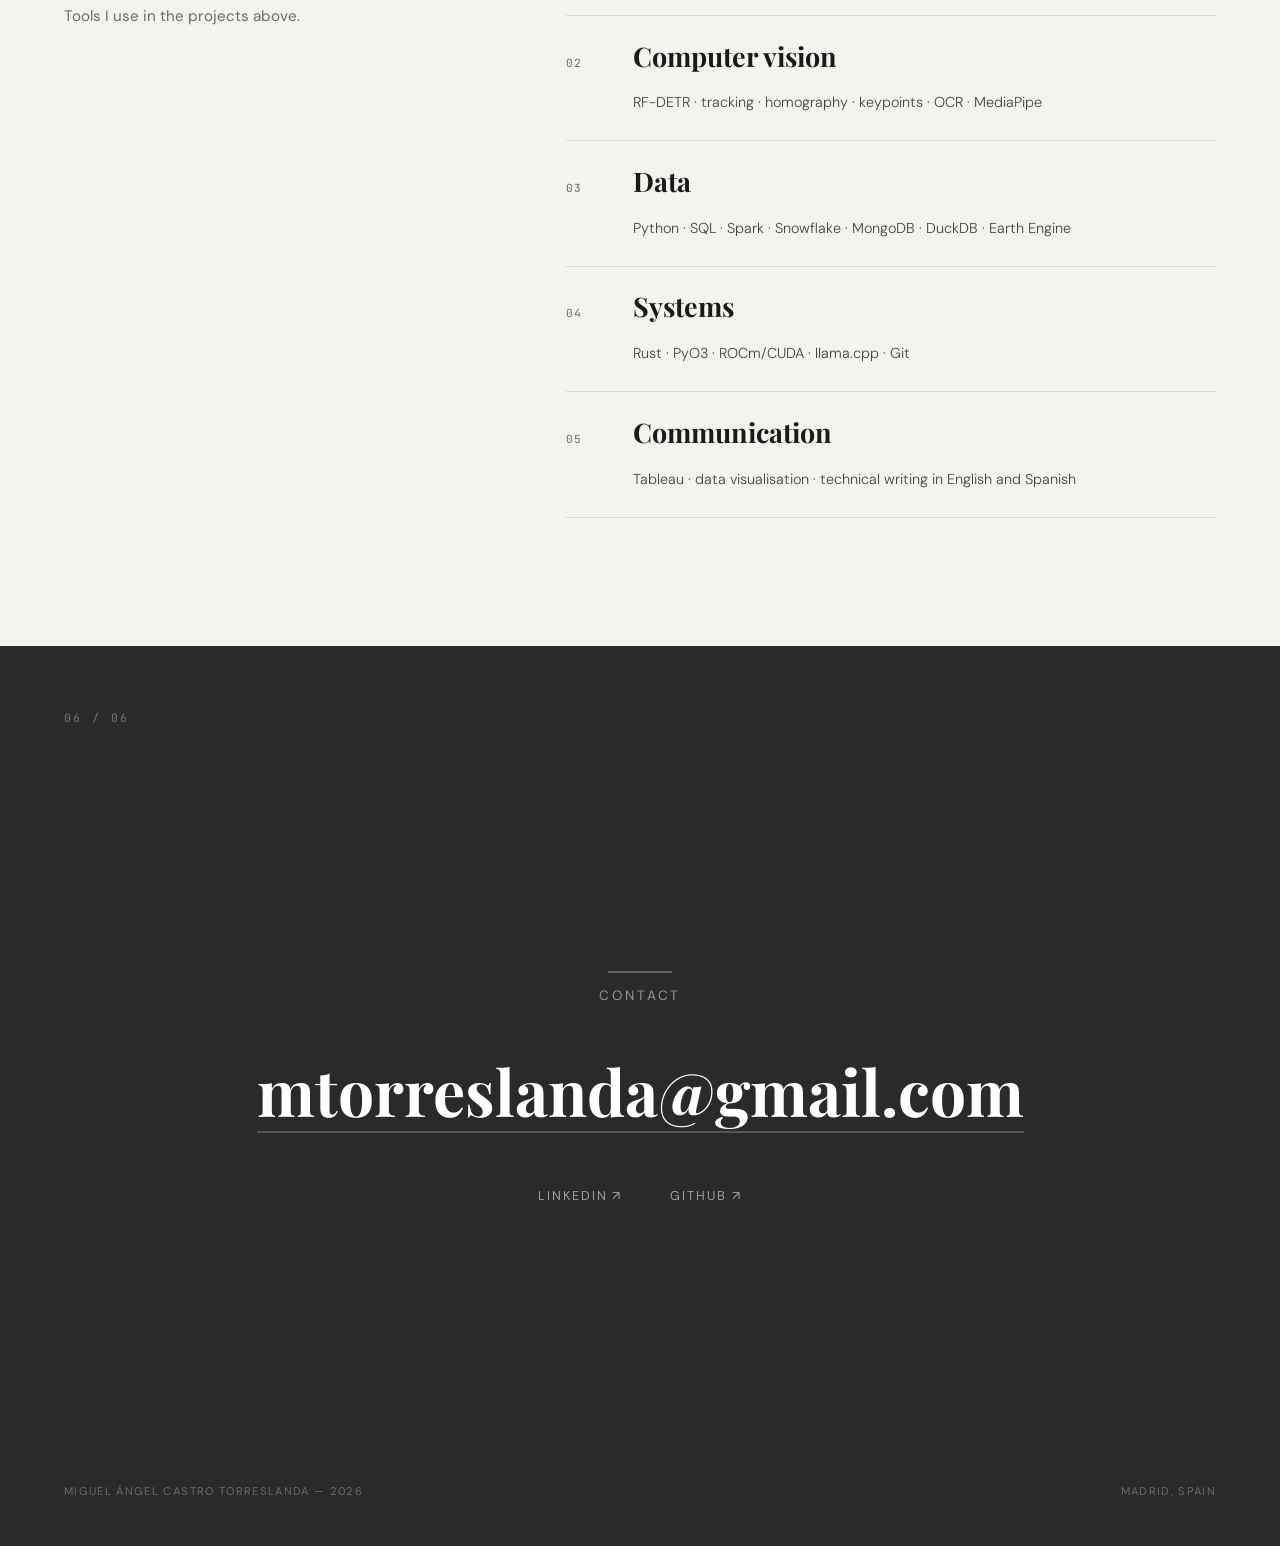
==== commit 1edfe87b: "NFLVision page as a product landing: pencil title, robot playing football on the first-screen line, " ====
--- a/index.html
+++ b/index.html
@@ -12,7 +12,7 @@
 <meta name="theme-color" content="#F5F3EE">
 <link rel="icon" href="assets/img/favicon.svg" type="image/svg+xml">
 <link rel="preconnect" href="https://fonts.googleapis.com"><link rel="preconnect" href="https://fonts.gstatic.com" crossorigin><link href="https://fonts.googleapis.com/css2?family=DM+Sans:opsz,wght@9..40,400;9..40,500;9..40,700&family=JetBrains+Mono:wght@400;500&family=Playfair+Display:ital,wght@0,400;0,700;1,400&display=swap" rel="stylesheet">
-<link rel="stylesheet" href="assets/css/home.css?v=52">
+<link rel="stylesheet" href="assets/css/home.css?v=53">
 </head>
 <body>
 <nav class="nav" aria-label="Main">
@@ -258,9 +258,9 @@
 <canvas id="walker" aria-hidden="true"></canvas>
 <canvas id="fxtop" aria-hidden="true"></canvas>
 <div id="rope" aria-hidden="true"></div>
-<script src="assets/js/robot.js?v=52"></script>
-<script src="assets/js/home.js?v=52"></script>
-<script src="assets/js/walker.js?v=52"></script>
-<script src="assets/js/pencil-name.js?v=52"></script>
+<script src="assets/js/robot.js?v=53"></script>
+<script src="assets/js/home.js?v=53"></script>
+<script src="assets/js/walker.js?v=53"></script>
+<script src="assets/js/pencil-name.js?v=53"></script>
 </body>
 </html>
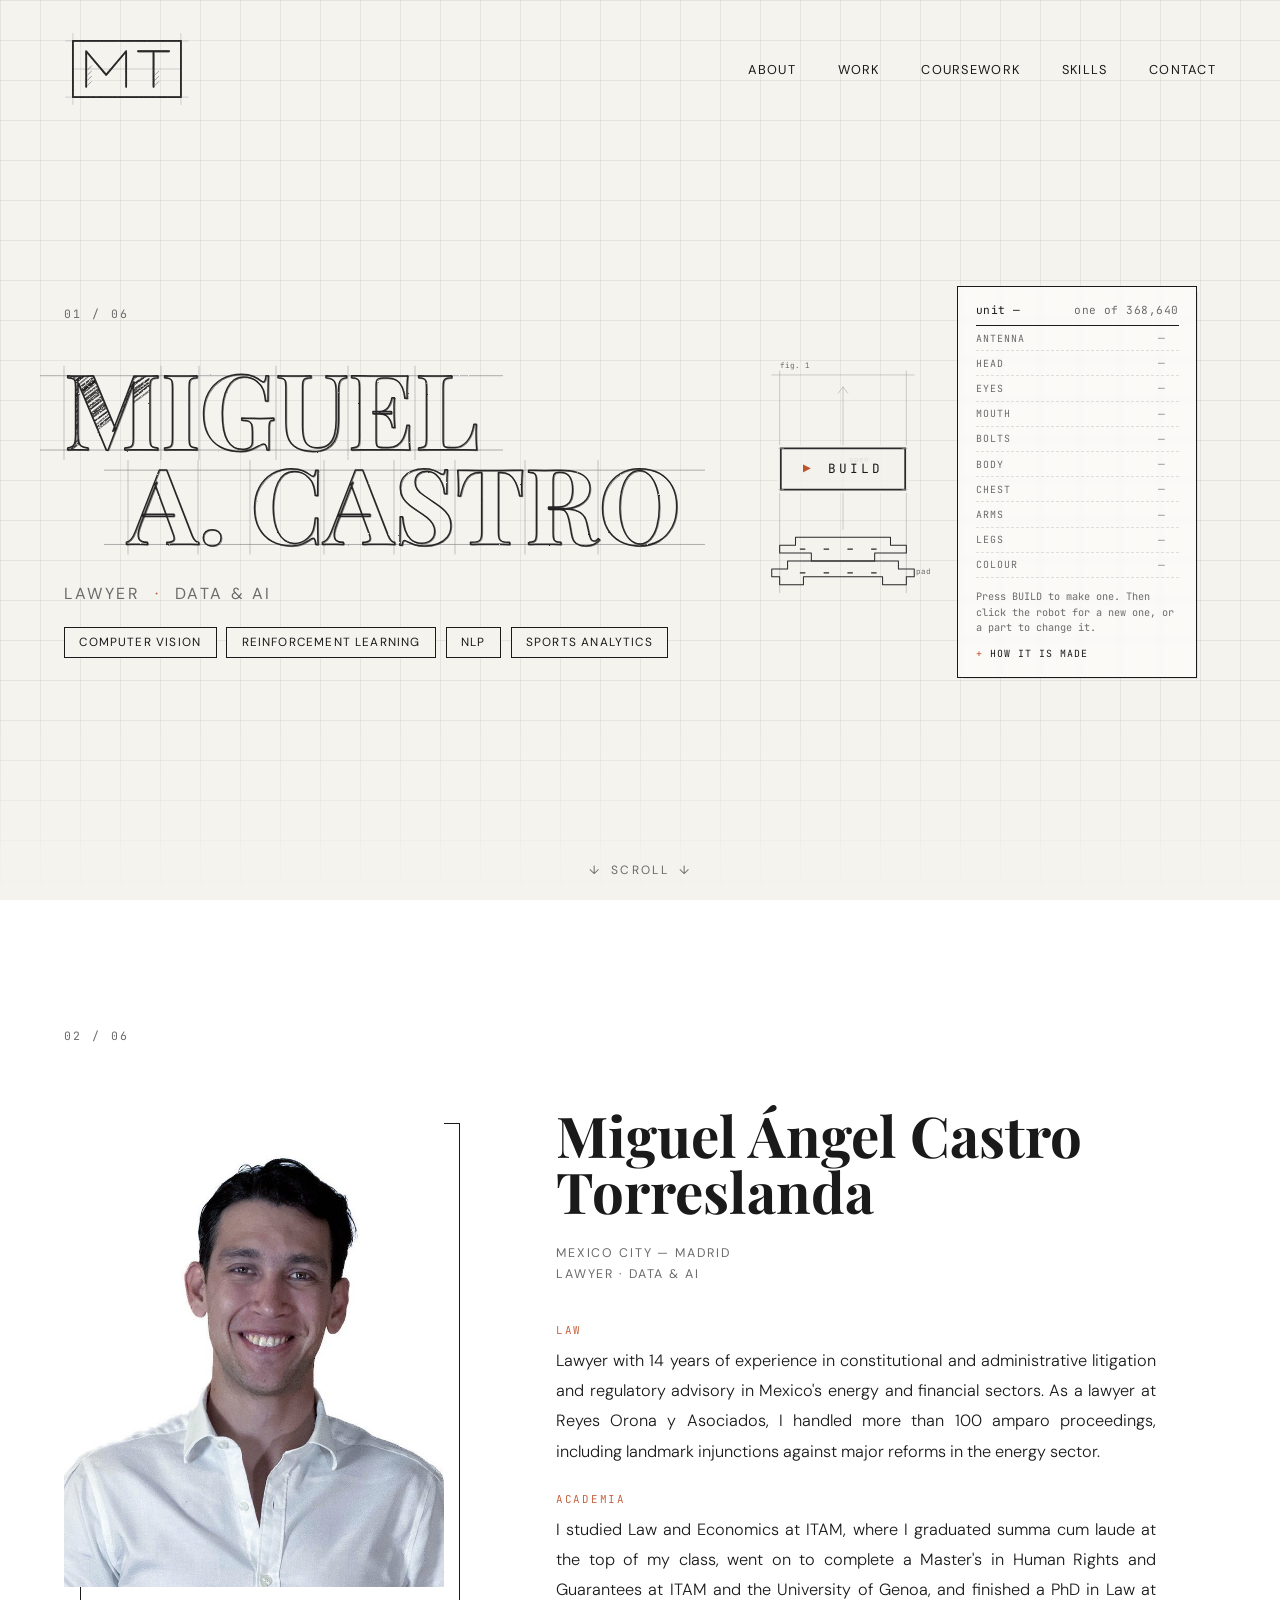
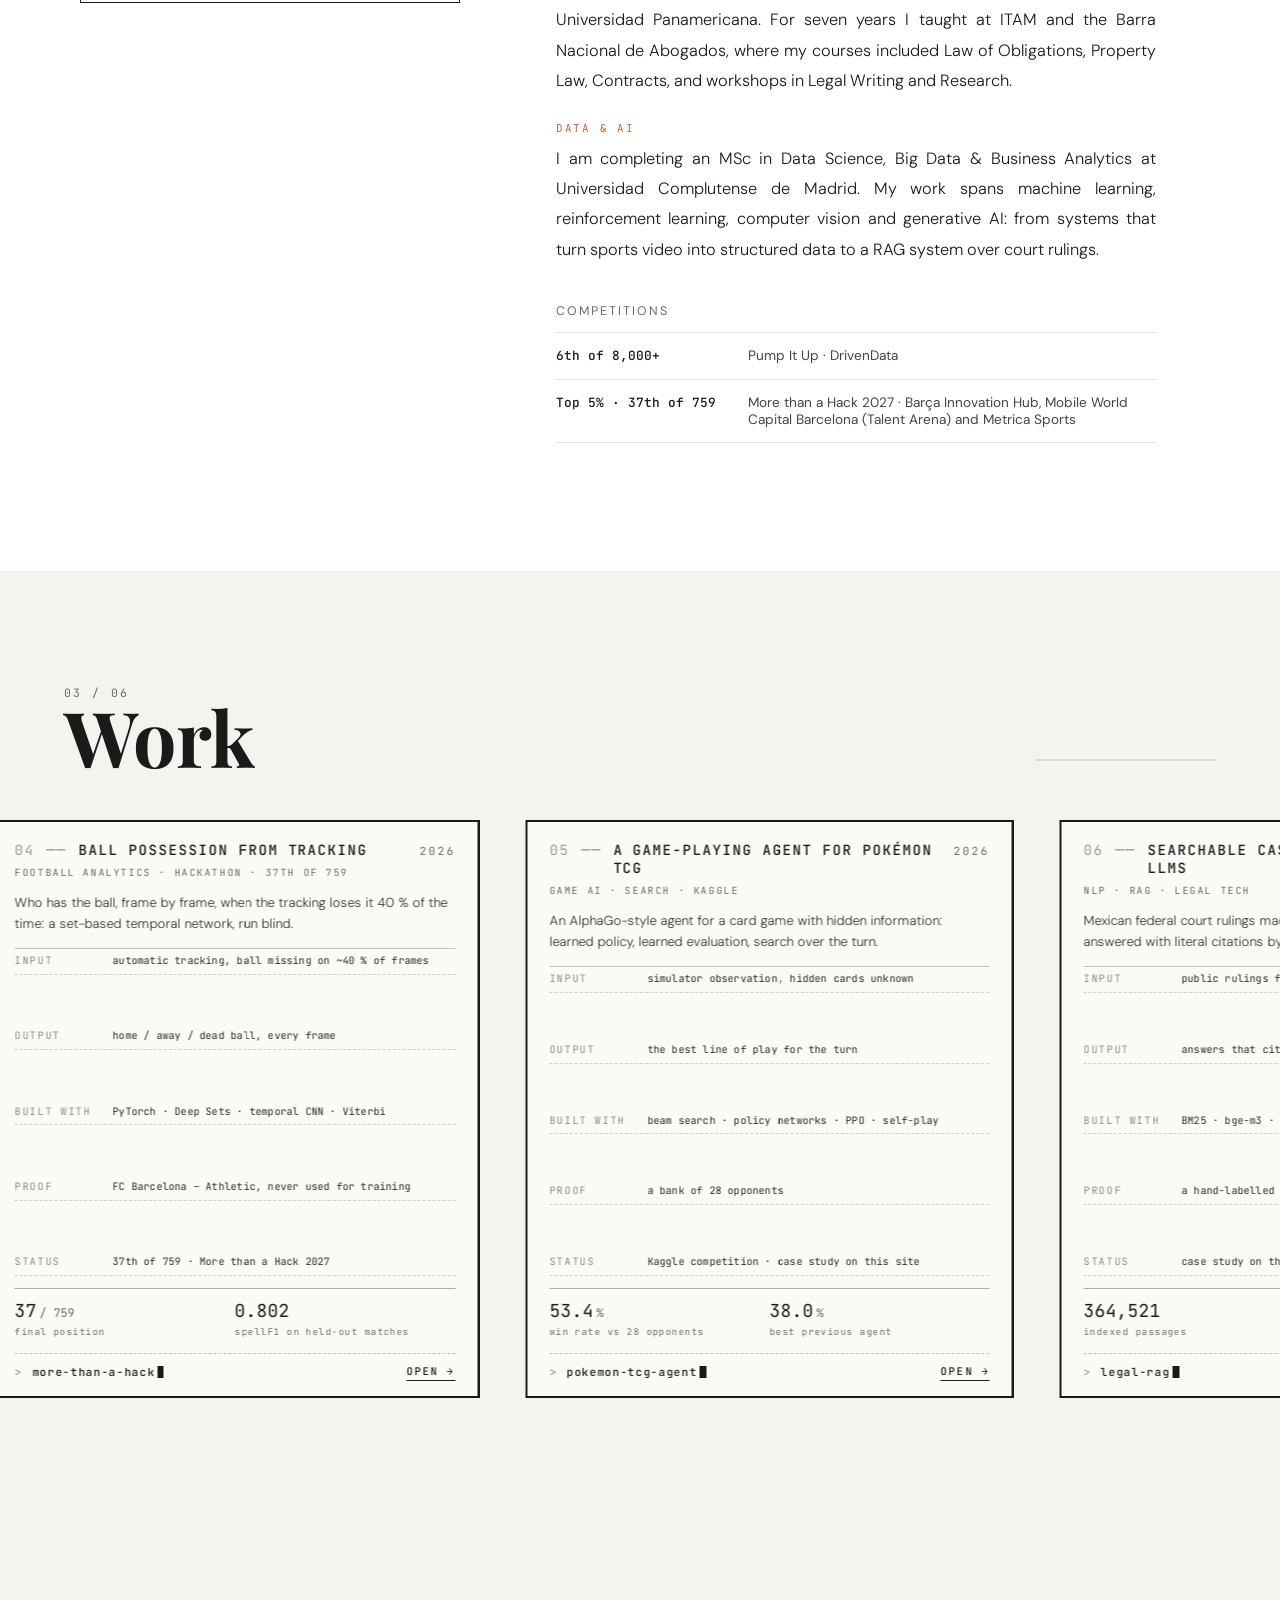
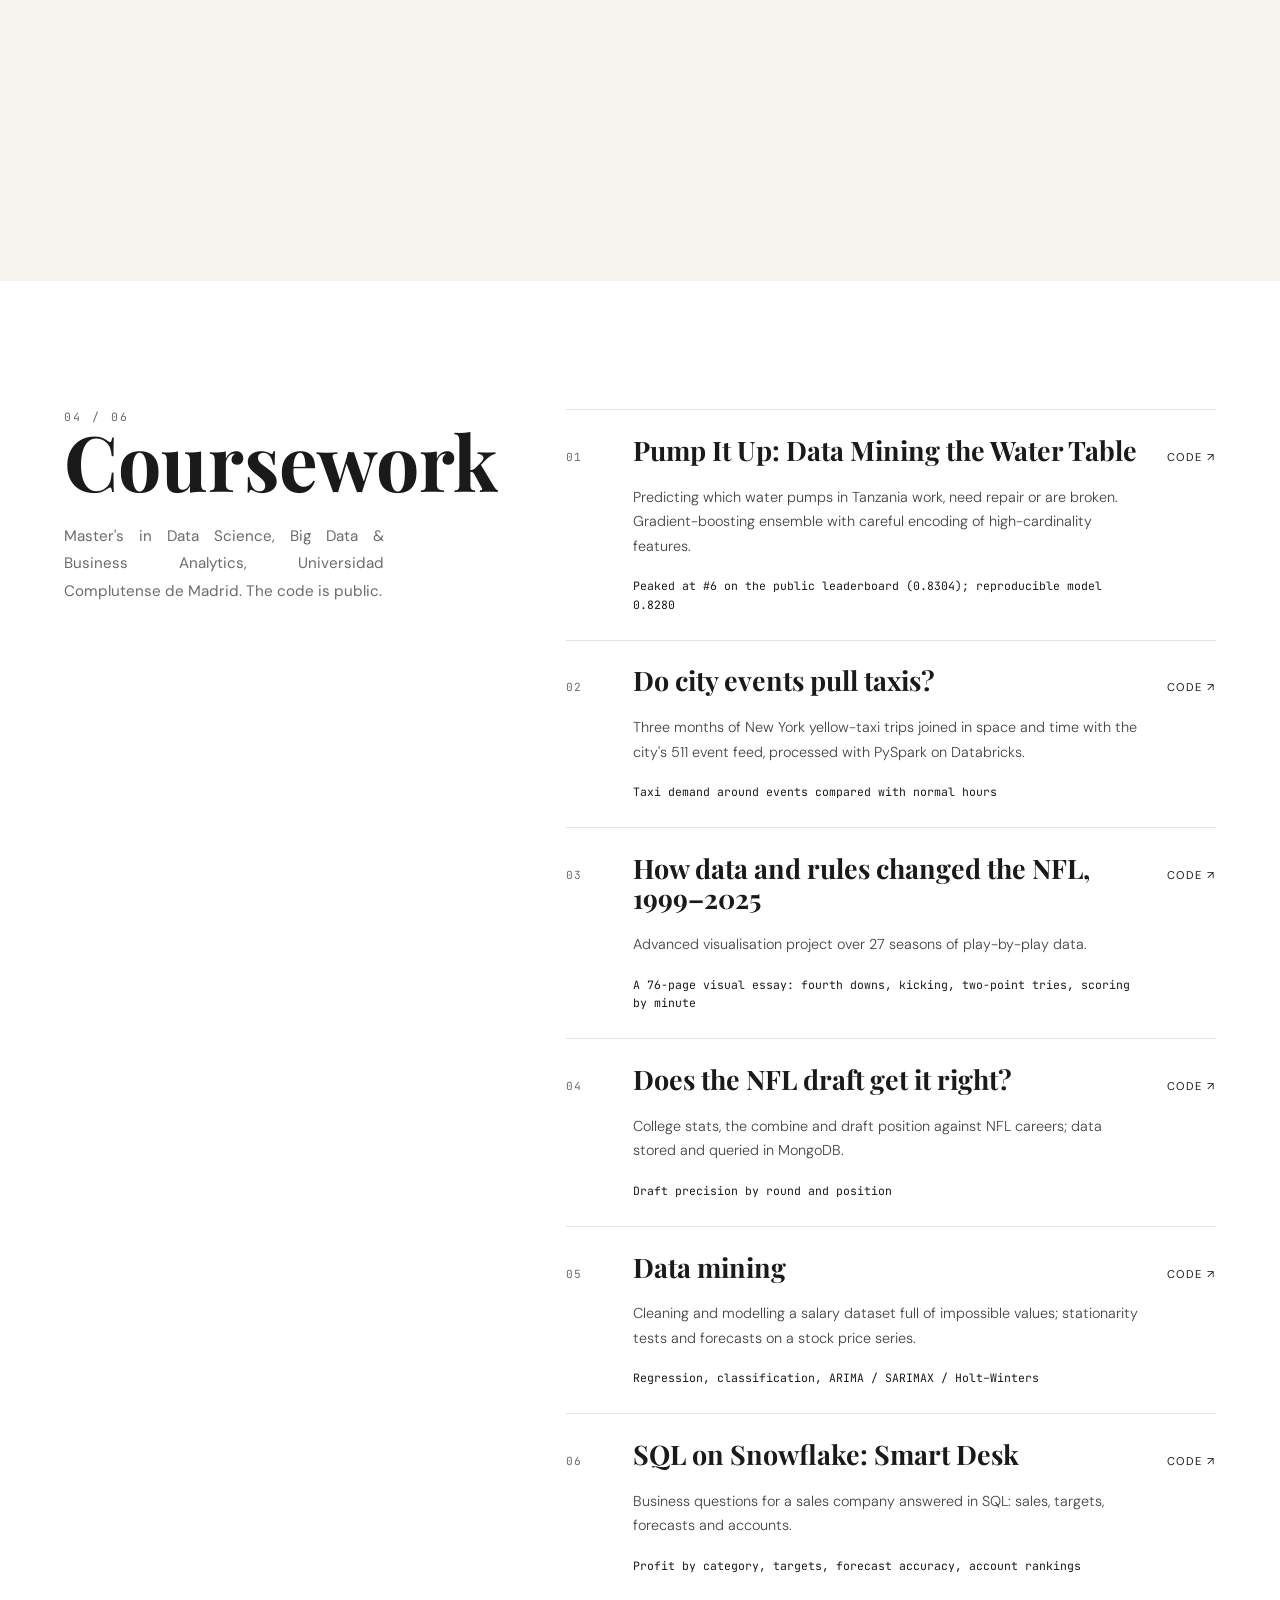
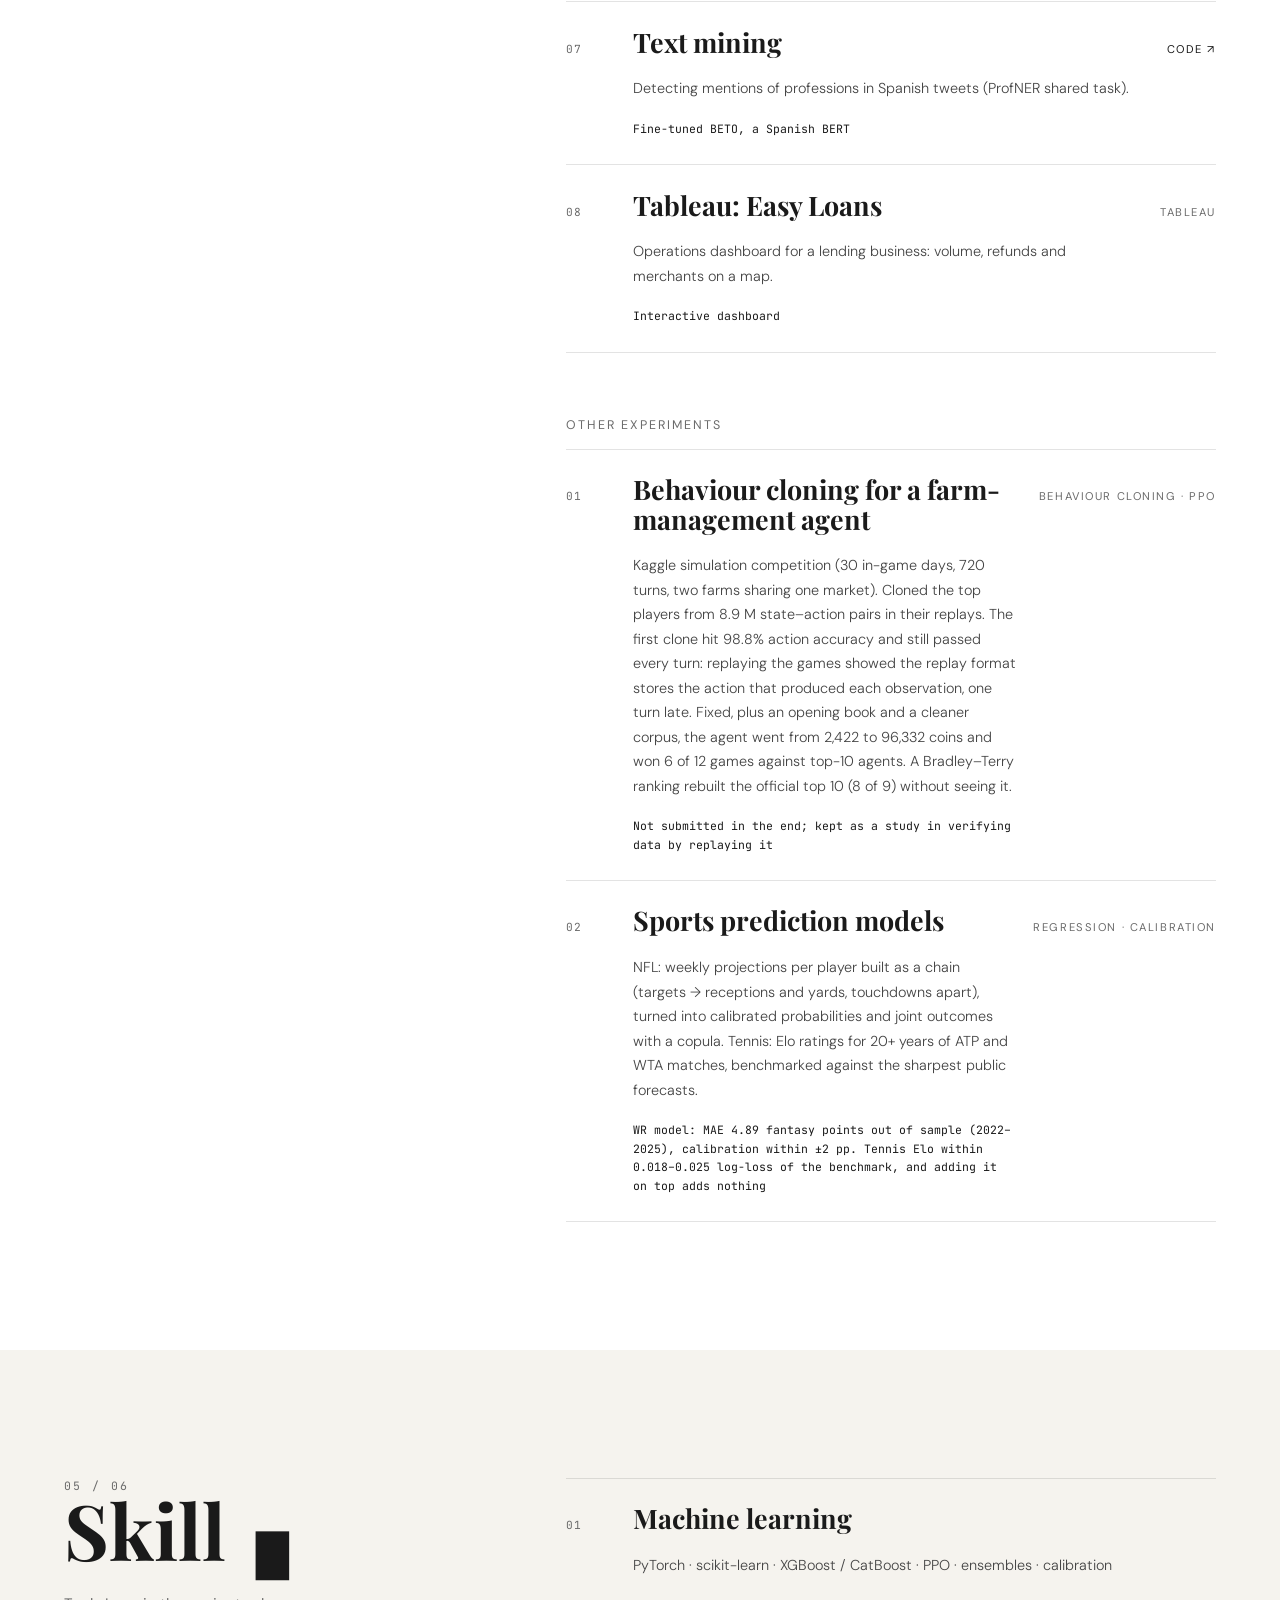
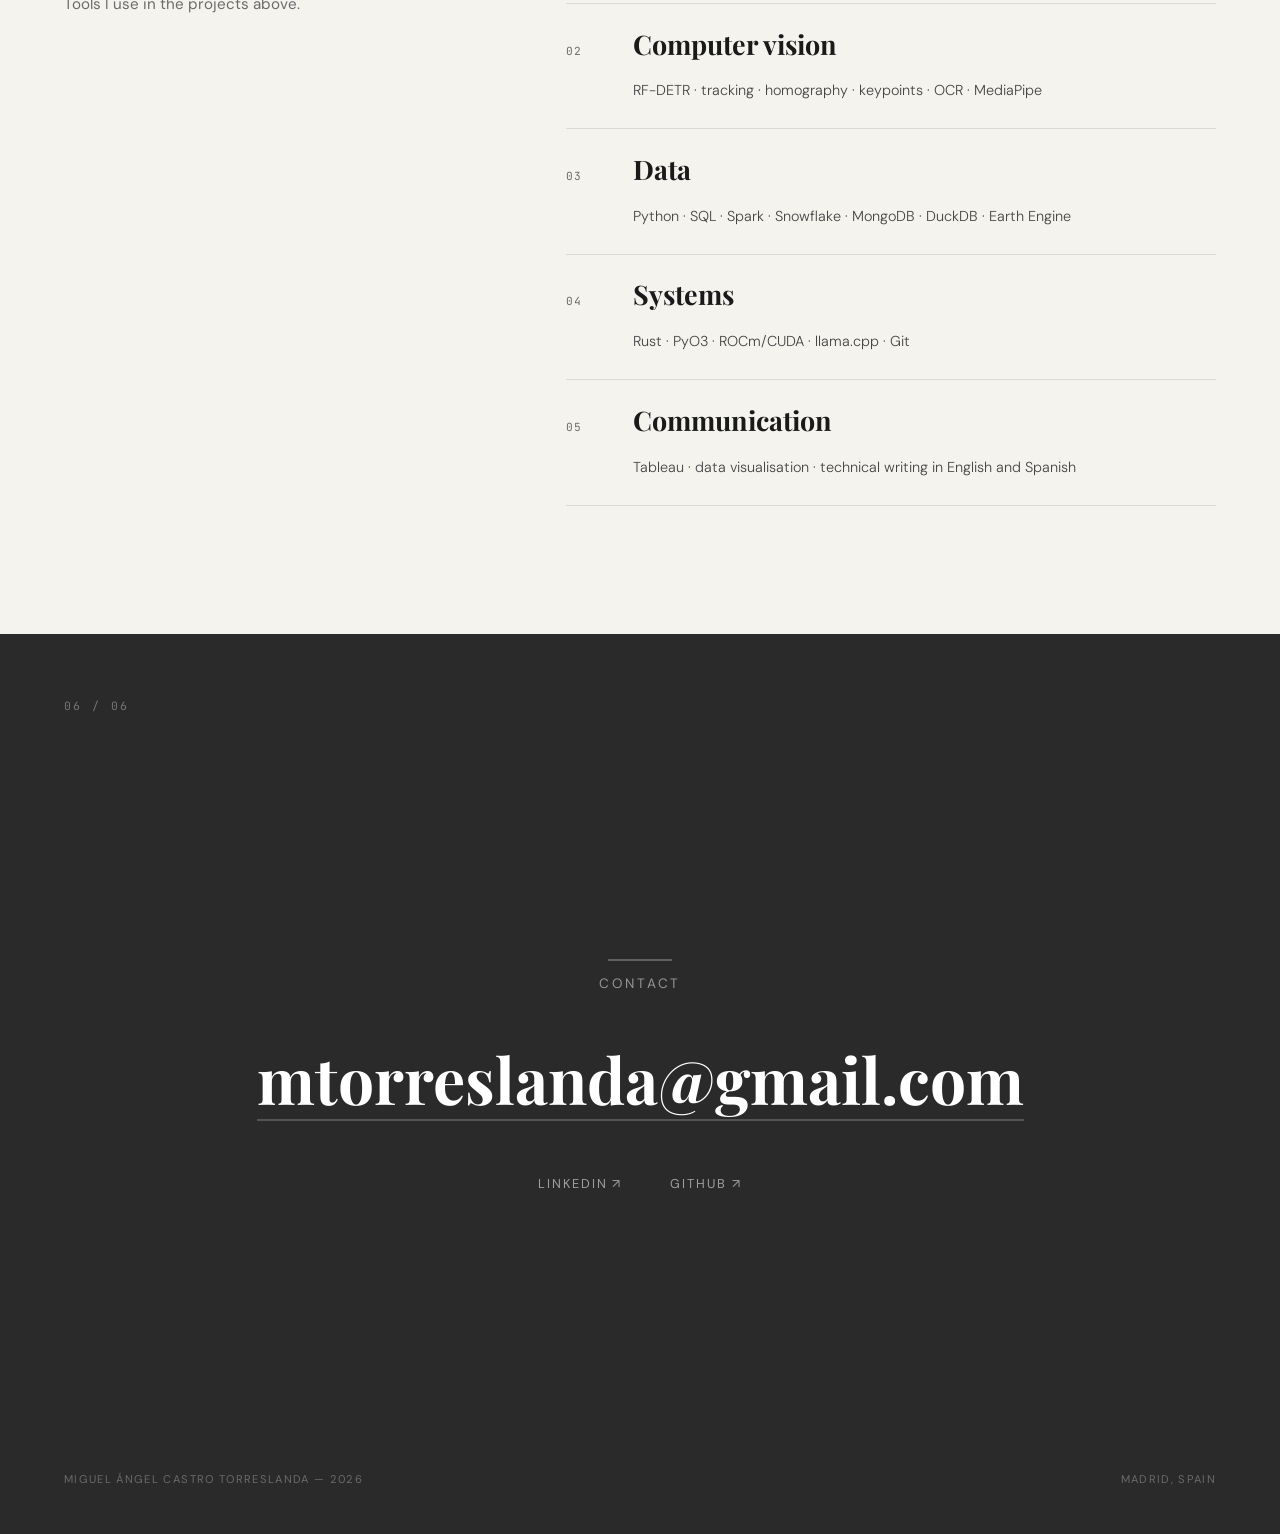
==== commit 13652387: "Work cards on the front page as console records: what each project is, its spec and two results; the" ====
--- a/index.html
+++ b/index.html
@@ -12,7 +12,8 @@
 <meta name="theme-color" content="#F5F3EE">
 <link rel="icon" href="assets/img/favicon.svg" type="image/svg+xml">
 <link rel="preconnect" href="https://fonts.googleapis.com"><link rel="preconnect" href="https://fonts.gstatic.com" crossorigin><link href="https://fonts.googleapis.com/css2?family=DM+Sans:opsz,wght@9..40,400;9..40,500;9..40,700&family=JetBrains+Mono:wght@400;500&family=Playfair+Display:ital,wght@0,400;0,700;1,400&display=swap" rel="stylesheet">
-<link rel="stylesheet" href="assets/css/home.css?v=53">
+<link rel="stylesheet" href="assets/css/home.css?v=57">
+<link rel="stylesheet" href="assets/css/work-cards.css?v=57">
 </head>
 <body>
 <nav class="nav" aria-label="Main">
@@ -117,87 +118,105 @@
       <div class="work-progress" aria-hidden="true"><span></span></div>
     </div>
     <div class="work-track">
-<a class="card" href="work/nflvision.html">
-  <div class="card-img"><img src="assets/img/nfl-board-poster.jpg" alt="Live board of a Kansas City pass play: the game video with tracked players and the pocket drawn on the grass, the same play from above, and live metrics for pocket, pressure, separation and speed." loading="lazy" decoding="async"></div>
-  <div class="card-body">
-    <span class="card-num">01 · Computer vision · American football</span>
-    <h3>NFLVision</h3>
-    <p>From football video to player-tracking data, and from tracking data to live analytics: every player detected, followed and placed on the field in yards, ten times per second.</p>
-    <span class="card-more">Read the case</span>
-  </div>
-</a>
-<a class="card" href="work/tennisvision.html">
-  <div class="card-img"><img src="assets/img/tennis-3d.jpg" alt="3D reconstruction of a rally: a virtual court with both players and the fitted ball flight." loading="lazy" decoding="async"></div>
-  <div class="card-body">
-    <span class="card-num">02 · Computer vision · Tennis</span>
-    <h3>TennisVision</h3>
-    <p>Broadcast video in, shot-by-shot data out: every shot, bounce and player position of a match, with the ball rebuilt in 3D.</p>
-    <span class="card-more">Read the case</span>
-  </div>
-</a>
-<a class="card" href="work/liftoff-agent.html">
-  <div class="card-img"><img src="assets/img/drone-laps.jpg" alt="Top-down view of the race line flown by the agent at successive training stages, getting tighter each time." loading="lazy" decoding="async"></div>
-  <div class="card-body">
-    <span class="card-num">03 · Reinforcement learning · Simulation · Rust</span>
-    <h3>Autonomous FPV racing</h3>
-    <p>A racing-drone simulator rewritten in Rust from recorded flights, and a reinforcement-learning pilot trained in it that then flies the real race.</p>
-    <span class="card-more">Read the case</span>
-  </div>
-</a>
-<a class="card" href="work/more-than-a-hack.html">
-  <div class="card-img contain"><img src="assets/img/mtah-snapshot.png" alt="Diagram of one instant of a public match with the per-player features the model computes." loading="lazy" decoding="async"></div>
-  <div class="card-body">
-    <span class="card-num">04 · Football analytics · Hackathon · 37th of 759</span>
-    <h3>Ball possession from tracking</h3>
-    <p>Who has the ball, frame by frame, when the tracking loses it 40% of the time: a set-based temporal network applied blind to a LaLiga match.</p>
-    <span class="card-more">Read the case</span>
-  </div>
-</a>
-<a class="card" href="work/pokemon-tcg-agent.html">
-  <div class="card-img contain"><img src="assets/img/pokemon-winrates.png" alt="Bar charts: submitted agent 53.4% vs best earlier agent 38.0%; after PPO 35.0% vs 15.9% before." loading="lazy" decoding="async"></div>
-  <div class="card-body">
-    <span class="card-num">05 · Game AI · Search · Kaggle</span>
-    <h3>A game-playing agent for Pokémon TCG</h3>
-    <p>An AlphaGo-style agent for a card game with hidden information: learned policy, learned evaluation and search over the turn.</p>
-    <span class="card-more">Read the case</span>
-  </div>
-</a>
-<a class="card" href="work/legal-rag.html">
-  <div class="card-img contain"><img src="assets/img/legal-retrieval.png" alt="Bar chart: nDCG@10 and precision@10 for keyword search, hybrid with Qwen3 embeddings and hybrid with bge-m3 embeddings." loading="lazy" decoding="async"></div>
-  <div class="card-body">
-    <span class="card-num">06 · NLP · RAG · Legal tech</span>
-    <h3>Searchable case law with local LLMs</h3>
-    <p>Hundreds of thousands of passages from Mexican federal court rulings, made searchable with hybrid retrieval and answered with literal citations by a model that runs locally.</p>
-    <span class="card-more">Read the case</span>
-  </div>
-</a>
-<a class="card" href="work/augmented-rapport.html">
-  <div class="card-img"><img src="assets/img/rapport-demo.jpg" alt="Two blurred video-call panels with a white face mesh drawn over each face, and live traces below for speaking, smiling and head movement of both people." loading="lazy" decoding="async"></div>
-  <div class="card-body">
-    <span class="card-num">07 · Multimodal ML · Video + audio · Health tech</span>
-    <h3>Augmented Rapport</h3>
-    <p>A local tool for online therapists: it describes the non-verbal side of a video session (speaking time, prosody, facial and head movement, synchrony) and never diagnoses.</p>
-    <span class="card-more">Read the case</span>
-  </div>
-</a>
-<a class="card" href="work/signature-detection.html">
-  <div class="card-img contain"><img src="assets/img/signature-fp.png" alt="Bar chart: share of unsigned pages flagged at 95% recall: detector 28%, with verifier 17%, with local VLM 6%, both 10%." loading="lazy" decoding="async"></div>
-  <div class="card-body">
-    <span class="card-num">08 · Computer vision · Document AI</span>
-    <h3>Signature detection in documents</h3>
-    <p>Flags which PDFs in a folder carry a handwritten signature or initials, tuned for recall, with an optional local vision-language model as a second opinion.</p>
-    <span class="card-more">Read the case</span>
-  </div>
-</a>
-<a class="card" href="work/water-from-space.html">
-  <div class="card-img contain"><img src="assets/img/water-clean-pixels.png" alt="Dumbbell chart: estimation error for each country and variable falls when only clean water pixels are used." loading="lazy" decoding="async"></div>
-  <div class="card-body">
-    <span class="card-num">09 · Remote sensing · Epidemiology</span>
-    <h3>Water quality from space</h3>
-    <p>Estimating turbidity and chlorophyll from Sentinel-2 where there are no labs, and testing whether it says anything about waterborne disease.</p>
-    <span class="card-more">Read the case</span>
-  </div>
-</a>
+<article class="card wc" style="--led:#F2945A" aria-label="NFLVision">
+  <div class="layer off">
+    <div class="l1"><span class="n">01</span><span class="dash">──</span><b><a href="work/nflvision.html">NFLVISION</a></b><span class="yr">2026</span></div>
+    <div class="l2">Computer vision · American football</div>
+    <div class="l3">Game video in, player tracking out: all 22 players placed on the field in yards, ten times a second.</div>
+    <div class="rows"><div class="r"><i>Input</i><span>game video, sideline and end-zone cameras</span></div><div class="r"><i>Output</i><span>22 players · yards · 10 Hz · team and role</span></div><div class="r"><i>Built with</i><span>PyTorch · RF-DETR · multi-object tracking · homography</span></div><div class="r"><i>Proof</i><span>a public play it had never seen</span></div><div class="r"><i>Status</i><span>live board · technical write-up on GitHub</span></div></div>
+    <div class="kps"><div class="kp"><b>93.4</b><em>%</em><span>players detected</span></div><div class="kp"><b>0.56</b><em>yd</em><span>median position error</span></div></div>
+    <div class="ctl"><span class="cmd" aria-hidden="true"><span class="pr">&gt;</span> nflvision<span class="caret"></span></span>
+      <a class="open" href="work/nflvision.html">OPEN →</a></div>
+  </div>
+</article>
+<article class="card wc" style="--led:#B9E86A" aria-label="TennisVision">
+  <div class="layer off">
+    <div class="l1"><span class="n">02</span><span class="dash">──</span><b><a href="work/tennisvision.html">TENNISVISION</a></b><span class="yr">2026</span></div>
+    <div class="l2">Computer vision · Tennis</div>
+    <div class="l3">Broadcast video in, shot-by-shot data out: every shot, every bounce, the ball rebuilt in 3D.</div>
+    <div class="rows"><div class="r"><i>Input</i><span>one broadcast camera, 50–60 fps</span></div><div class="r"><i>Output</i><span>shots · bounces · ball in 3D · players in metres</span></div><div class="r"><i>Built with</i><span>PyTorch · keypoint network · image + audio events · 3D physics</span></div><div class="r"><i>Proof</i><span>the 2026 ATP Finals championship point, never seen</span></div><div class="r"><i>Status</i><span>product demo · technical write-up on GitHub</span></div></div>
+    <div class="kps"><div class="kp"><b>96</b><em>%</em><span>of 3,199 shots and bounces detected</span></div><div class="kp"><b>0.68</b><em>px</em><span>court error vs the painted lines</span></div></div>
+    <div class="ctl"><span class="cmd" aria-hidden="true"><span class="pr">&gt;</span> tennisvision<span class="caret"></span></span>
+      <a class="open" href="work/tennisvision.html">OPEN →</a></div>
+  </div>
+</article>
+<article class="card wc" style="--led:#FFC857" aria-label="Autonomous FPV racing">
+  <div class="layer off">
+    <div class="l1"><span class="n">03</span><span class="dash">──</span><b><a href="work/liftoff-agent.html">AUTONOMOUS FPV RACING</a></b><span class="yr">2026</span></div>
+    <div class="l2">Reinforcement learning · Simulation · Rust</div>
+    <div class="l3">A racing-drone simulator rebuilt in Rust from real flights, and an RL pilot trained in it that flies the real race.</div>
+    <div class="rows"><div class="r"><i>Input</i><span>telemetry recorded from real flights</span></div><div class="r"><i>Output</i><span>a simulator and a pilot policy that races</span></div><div class="r"><i>Built with</i><span>Rust · PyO3 · PPO · system identification · PyTorch</span></div><div class="r"><i>Proof</i><span>laps flown in the real game, in real time</span></div><div class="r"><i>Status</i><span>case study on this site</span></div></div>
+    <div class="kps"><div class="kp"><b>1–3</b><em>%</em><span>lap-time error of the simulator</span></div><div class="kp"><b>13.8</b><em>s</em><span>best lap of the RL policy</span></div></div>
+    <div class="ctl"><span class="cmd" aria-hidden="true"><span class="pr">&gt;</span> liftoff-agent<span class="caret"></span></span>
+      <a class="open" href="work/liftoff-agent.html">OPEN →</a></div>
+  </div>
+</article>
+<article class="card wc" style="--led:#4FD1C5" aria-label="Ball possession from tracking">
+  <div class="layer off">
+    <div class="l1"><span class="n">04</span><span class="dash">──</span><b><a href="work/more-than-a-hack.html">BALL POSSESSION FROM TRACKING</a></b><span class="yr">2026</span></div>
+    <div class="l2">Football analytics · Hackathon · 37th of 759</div>
+    <div class="l3">Who has the ball, frame by frame, when the tracking loses it 40 % of the time: a set-based temporal network, run blind.</div>
+    <div class="rows"><div class="r"><i>Input</i><span>automatic tracking, ball missing on ~40 % of frames</span></div><div class="r"><i>Output</i><span>home / away / dead ball, every frame</span></div><div class="r"><i>Built with</i><span>PyTorch · Deep Sets · temporal CNN · Viterbi</span></div><div class="r"><i>Proof</i><span>FC Barcelona – Athletic, never used for training</span></div><div class="r"><i>Status</i><span>37th of 759 · More than a Hack 2027</span></div></div>
+    <div class="kps"><div class="kp"><b>37</b><em>/ 759</em><span>final position</span></div><div class="kp"><b>0.802</b><em></em><span>spellF1 on held-out matches</span></div></div>
+    <div class="ctl"><span class="cmd" aria-hidden="true"><span class="pr">&gt;</span> more-than-a-hack<span class="caret"></span></span>
+      <a class="open" href="work/more-than-a-hack.html">OPEN →</a></div>
+  </div>
+</article>
+<article class="card wc" style="--led:#FFD447" aria-label="A game-playing agent for Pokémon TCG">
+  <div class="layer off">
+    <div class="l1"><span class="n">05</span><span class="dash">──</span><b><a href="work/pokemon-tcg-agent.html">A GAME-PLAYING AGENT FOR POKÉMON TCG</a></b><span class="yr">2026</span></div>
+    <div class="l2">Game AI · Search · Kaggle</div>
+    <div class="l3">An AlphaGo-style agent for a card game with hidden information: learned policy, learned evaluation, search over the turn.</div>
+    <div class="rows"><div class="r"><i>Input</i><span>simulator observation, hidden cards unknown</span></div><div class="r"><i>Output</i><span>the best line of play for the turn</span></div><div class="r"><i>Built with</i><span>beam search · policy networks · PPO · self-play</span></div><div class="r"><i>Proof</i><span>a bank of 28 opponents</span></div><div class="r"><i>Status</i><span>Kaggle competition · case study on this site</span></div></div>
+    <div class="kps"><div class="kp"><b>53.4</b><em>%</em><span>win rate vs 28 opponents</span></div><div class="kp"><b>38.0</b><em>%</em><span>best previous agent</span></div></div>
+    <div class="ctl"><span class="cmd" aria-hidden="true"><span class="pr">&gt;</span> pokemon-tcg-agent<span class="caret"></span></span>
+      <a class="open" href="work/pokemon-tcg-agent.html">OPEN →</a></div>
+  </div>
+</article>
+<article class="card wc" style="--led:#B49CFF" aria-label="Searchable case law with local LLMs">
+  <div class="layer off">
+    <div class="l1"><span class="n">06</span><span class="dash">──</span><b><a href="work/legal-rag.html">SEARCHABLE CASE LAW WITH LOCAL LLMS</a></b><span class="yr">2026</span></div>
+    <div class="l2">NLP · RAG · Legal tech</div>
+    <div class="l3">Mexican federal court rulings made searchable with hybrid retrieval, answered with literal citations by a local model.</div>
+    <div class="rows"><div class="r"><i>Input</i><span>public rulings from ten district courts</span></div><div class="r"><i>Output</i><span>answers that cite the literal passage</span></div><div class="r"><i>Built with</i><span>BM25 · bge-m3 · Qwen · llama.cpp · extraction</span></div><div class="r"><i>Proof</i><span>a hand-labelled question set and gold cards</span></div><div class="r"><i>Status</i><span>case study on this site</span></div></div>
+    <div class="kps"><div class="kp"><b>364,521</b><em></em><span>indexed passages</span></div><div class="kp"><b>100</b><em>%</em><span>local, no document leaves</span></div></div>
+    <div class="ctl"><span class="cmd" aria-hidden="true"><span class="pr">&gt;</span> legal-rag<span class="caret"></span></span>
+      <a class="open" href="work/legal-rag.html">OPEN →</a></div>
+  </div>
+</article>
+<article class="card wc" style="--led:#FF8FB1" aria-label="Augmented Rapport">
+  <div class="layer off">
+    <div class="l1"><span class="n">07</span><span class="dash">──</span><b><a href="work/augmented-rapport.html">AUGMENTED RAPPORT</a></b><span class="yr">2026</span></div>
+    <div class="l2">Multimodal ML · Video + audio · Health tech</div>
+    <div class="l3">A local tool for online therapists: the non-verbal side of a session, described. It never diagnoses.</div>
+    <div class="rows"><div class="r"><i>Input</i><span>two video + audio streams of a session</span></div><div class="r"><i>Output</i><span>timeline, synchrony and a draft note</span></div><div class="r"><i>Built with</i><span>MediaPipe · Whisper · signal processing · local LLM</span></div><div class="r"><i>Proof</i><span>pre-registered validation, with controls</span></div><div class="r"><i>Status</i><span>case study on this site</span></div></div>
+    <div class="kps"><div class="kp"><b>0.99</b><em></em><span>AUC of the smile signal</span></div><div class="kp"><b>0</b><em></em><span>diagnoses, by design</span></div></div>
+    <div class="ctl"><span class="cmd" aria-hidden="true"><span class="pr">&gt;</span> augmented-rapport<span class="caret"></span></span>
+      <a class="open" href="work/augmented-rapport.html">OPEN →</a></div>
+  </div>
+</article>
+<article class="card wc" style="--led:#5CC8FF" aria-label="Signature detection in documents">
+  <div class="layer off">
+    <div class="l1"><span class="n">08</span><span class="dash">──</span><b><a href="work/signature-detection.html">SIGNATURE DETECTION IN DOCUMENTS</a></b><span class="yr">2026</span></div>
+    <div class="l2">Computer vision · Document AI</div>
+    <div class="l3">Flags which PDFs in a folder carry a handwritten signature or initials, tuned for recall, with a local VLM as a second opinion.</div>
+    <div class="rows"><div class="r"><i>Input</i><span>a folder of scanned PDFs</span></div><div class="r"><i>Output</i><span>a CSV and a local gallery to review</span></div><div class="r"><i>Built with</i><span>YOLOS · transformers · synthetic data · VLM</span></div><div class="r"><i>Proof</i><span>400 hand-labelled real scans</span></div><div class="r"><i>Status</i><span>case study on this site</span></div></div>
+    <div class="kps"><div class="kp"><b>0.984</b><em></em><span>AUC, detector + verifier</span></div><div class="kp"><b>96.6</b><em>%</em><span>of signatures caught</span></div></div>
+    <div class="ctl"><span class="cmd" aria-hidden="true"><span class="pr">&gt;</span> signature-detection<span class="caret"></span></span>
+      <a class="open" href="work/signature-detection.html">OPEN →</a></div>
+  </div>
+</article>
+<article class="card wc" style="--led:#6EE7F0" aria-label="Water quality from space">
+  <div class="layer off">
+    <div class="l1"><span class="n">09</span><span class="dash">──</span><b><a href="work/water-from-space.html">WATER QUALITY FROM SPACE</a></b><span class="yr">2026</span></div>
+    <div class="l2">Remote sensing · Epidemiology</div>
+    <div class="l3">Turbidity and chlorophyll from Sentinel-2 where there are no labs, and whether it says anything about waterborne disease.</div>
+    <div class="rows"><div class="r"><i>Input</i><span>Sentinel-2 imagery and lab matchups</span></div><div class="r"><i>Output</i><span>turbidity and chlorophyll maps</span></div><div class="r"><i>Built with</i><span>Earth Engine · mixture density networks · Poisson regression</span></div><div class="r"><i>Proof</i><span>25 countries, out of domain</span></div><div class="r"><i>Status</i><span>case study on this site</span></div></div>
+    <div class="kps"><div class="kp"><b>42,500</b><em></em><span>satellite–lab matchups</span></div><div class="kp"><b>25</b><em></em><span>countries for validation</span></div></div>
+    <div class="ctl"><span class="cmd" aria-hidden="true"><span class="pr">&gt;</span> water-from-space<span class="caret"></span></span>
+      <a class="open" href="work/water-from-space.html">OPEN →</a></div>
+  </div>
+</article>
     </div>
   </div>
 </section>
@@ -258,9 +277,9 @@
 <canvas id="walker" aria-hidden="true"></canvas>
 <canvas id="fxtop" aria-hidden="true"></canvas>
 <div id="rope" aria-hidden="true"></div>
-<script src="assets/js/robot.js?v=53"></script>
-<script src="assets/js/home.js?v=53"></script>
-<script src="assets/js/walker.js?v=53"></script>
-<script src="assets/js/pencil-name.js?v=53"></script>
+<script src="assets/js/robot.js?v=57"></script>
+<script src="assets/js/home.js?v=57"></script>
+<script src="assets/js/walker.js?v=57"></script>
+<script src="assets/js/pencil-name.js?v=57"></script>
 </body>
 </html>
--- a/assets/css/work-cards.css
+++ b/assets/css/work-cards.css
@@ -0,0 +1,85 @@
+/* Work cards (SH50). Off: a record in a console, paper and ink: what the project is. On (hover): the card breaks into
+   pixels from where the pointer enters and turns into a device of small screens: what it achieves. The project's colour
+   (--led) is only ever on what is digital. */
+.card.wc { --led: #F2945A; position: relative; background: #FBFAF7; overflow: hidden; font-family: var(--mono); box-shadow: 0 0 0 1px var(--ink);
+           transition: box-shadow .4s ease; }
+.card.wc::after { display: none; }
+.card.wc.lit { box-shadow: 0 0 0 1px var(--ink), 0 0 26px -6px color-mix(in srgb, var(--led) 55%, transparent); }
+.wc .layer { position: absolute; inset: 0; display: flex; flex-direction: column; z-index: 0; }
+.wc .layer.off { z-index: 1; }
+.wc .fx { position: absolute; inset: 0; width: 100%; height: 100%; pointer-events: none; z-index: 5; }
+
+/* ---- off: the record */
+.wc .off { background: #FBFAF7; color: var(--ink); padding: clamp(16px, 2.2vh, 26px) clamp(18px, 1.8vw, 28px) clamp(12px, 1.8vh, 20px); box-shadow: inset 0 0 0 1px var(--ink); }
+.wc .off .l1 { font-size: clamp(.85rem, 1.1vw, 1rem); letter-spacing: .14em; display: flex; gap: 12px; align-items: baseline; }
+.wc .off .l1 .n, .wc .off .l1 .dash { color: #9A9A9A; } .wc .off .l1 b { font-weight: 500; }
+.wc .off .l1 .yr { margin-left: auto; font-size: .7rem; color: var(--grey); }
+.wc .off .l2 { font-size: .62rem; letter-spacing: .16em; text-transform: uppercase; color: var(--grey); margin-top: 7px; }
+.wc .off .l3 { font-family: var(--sans); font-weight: 300; font-size: clamp(.82rem, .95vw, .92rem); line-height: 1.55; color: #333; margin-top: clamp(8px, 1.6vh, 16px); }
+.wc .off .pr { font-family: var(--mono); color: #9A9A9A; }
+.wc .caret { display: inline-block; width: .55em; height: 1.05em; background: var(--ink); vertical-align: -.15em; margin-left: 3px; animation: wc-blink 1.1s steps(2) infinite; }
+@keyframes wc-blink { 50% { opacity: 0; } }
+.wc .rows { flex: 1 1 auto; display: flex; flex-direction: column; justify-content: space-between; margin: clamp(8px, 1.6vh, 16px) 0 clamp(8px, 1.4vh, 14px);
+            border-top: 1px solid rgba(26, 26, 26, .25); min-height: 0; }
+.wc .rows .r { display: grid; grid-template-columns: 88px 1fr; gap: 10px; padding: 5px 0; border-bottom: 1px dashed rgba(26, 26, 26, .2); font-size: .64rem; line-height: 1.45; }
+.wc .rows i { font-style: normal; letter-spacing: .16em; text-transform: uppercase; color: #8A8A8A; }
+.wc .rows span { color: #2A2A2A; letter-spacing: .02em; }
+.wc .off .kps { display: grid; grid-template-columns: 1fr 1fr; border-top: 1px solid rgba(26, 26, 26, .35); }
+.wc .off .kp { padding: 10px 10px 2px 0; } .wc .off .kp b { font-weight: 400; font-size: clamp(1.1rem, 1.4vw, 1.4rem); }
+.wc .kp em { font-style: normal; font-size: .74rem; margin-left: 3px; color: var(--grey); }
+.wc .kp span { display: block; font-size: .58rem; letter-spacing: .05em; color: var(--grey); margin-top: 4px; line-height: 1.35; }
+/* the two controls: a coin slot that switches the card on, and the way in */
+.wc .off .l1 a { text-decoration: none; }
+.wc .off .l1 a:hover { text-decoration: underline; text-underline-offset: 4px; }
+.wc .ctl { display: flex; justify-content: space-between; align-items: center; gap: 12px; margin-top: 12px; padding-top: 10px; border-top: 1px dashed rgba(26, 26, 26, .25); }
+.wc .coin { font: 500 .7rem var(--mono); letter-spacing: .06em; color: var(--ink); background: none; border: 0; padding: 4px 0; cursor: pointer; text-align: left; }
+.wc .coin .pr { color: #9A9A9A; margin-right: 2px; }
+.wc .coin .caret { width: .55em; height: 1.05em; }
+.wc .coin:hover, .wc .coin:focus-visible { color: var(--led); text-shadow: 0 0 1px currentColor; }
+.wc .coin:hover .caret, .wc .coin:focus-visible .caret { background: var(--led); }
+.wc .open { font: 500 .66rem var(--mono); letter-spacing: .2em; text-decoration: none; color: var(--ink); border-bottom: 1px solid var(--ink); padding-bottom: 2px; }
+.wc .open:hover { color: var(--accent); border-color: var(--accent); }
+
+/* ---- on: the device. Bezel of dark grey, every part a small screen */
+.wc .on { color: #EEF2F5; background-color: #2B2F34; background-image: radial-gradient(rgba(255, 255, 255, .045) .6px, transparent .7px);
+          background-size: 4px 4px; box-shadow: inset 0 0 0 2px var(--ink); }
+.wc .scr { background: #14181D; border-radius: 3px; box-shadow: inset 0 0 0 1px #000, inset 0 0 18px rgba(0, 0, 0, .6), 0 0 0 1px rgba(255, 255, 255, .04); }
+.wc .on .shot { position: relative; flex: 0 0 53%; margin: 8px 8px 0; overflow: hidden; border-radius: 3px; box-shadow: 0 0 0 1px #000; background: #FBFAF7; }
+.wc .on .shot img { width: 100%; height: 100%; object-fit: cover; display: block; filter: none; transform: none; }
+.wc .on .shot.contain img { object-fit: contain; padding: 6px; }
+.wc .live { position: absolute; right: 10px; top: 10px; z-index: 2; font-size: .56rem; letter-spacing: .18em; color: var(--led); background: #14181D;
+            padding: 4px 8px; display: flex; align-items: center; gap: 6px; }
+.wc .live i { width: 7px; height: 7px; border-radius: 50%; background: var(--led); box-shadow: 0 0 6px var(--led); animation: wc-blink 1.2s steps(2) infinite; }
+.wc .on .head { display: flex; align-items: baseline; gap: 12px; margin: 8px; padding: 9px 14px 10px; }
+.wc .on .head .n { color: #6E7B88; } .wc .on .head b { font-family: var(--serif); font-weight: 700; font-size: clamp(1.05rem, 1.4vw, 1.4rem); color: #EEF2F5; white-space: nowrap; overflow: hidden; text-overflow: ellipsis; }
+.wc .on .head b::after { content: ''; display: inline-block; width: .45em; height: .9em; background: var(--led); margin-left: 6px; vertical-align: -.08em;
+                         animation: wc-blink 1.1s steps(2) infinite; box-shadow: 0 0 6px var(--led); }
+.wc .on .head .yr { margin-left: auto; font-size: .54rem; letter-spacing: .14em; text-transform: uppercase; color: #8E99A4; white-space: nowrap; }
+.wc .on .dash { flex: 1 1 auto; display: grid; grid-template-columns: repeat(4, 1fr); grid-template-rows: 1fr auto; gap: 8px; padding: 0 8px 8px; min-height: 0; }
+.wc .on .kp { padding: 9px 10px; display: flex; flex-direction: column; min-width: 0; }
+.wc .on .kp .v { white-space: nowrap; overflow: hidden; }
+.wc .on .kp b { font-weight: 400; font-size: clamp(.95rem, 1.2vw, 1.3rem); color: var(--led); text-shadow: 0 0 9px color-mix(in srgb, var(--led) 50%, transparent); }
+.wc .on .kp em { color: #8E99A4; }
+.wc .on .kp span { color: #8E99A4; font-size: .54rem; }
+.wc .pxb { display: flex !important; gap: 2px; margin-top: auto !important; padding-top: 6px; }
+.wc .pxb u { display: block; width: 5px; height: 5px; background: #2A323B; }
+.wc .pxb u.y { background: var(--led); box-shadow: 0 0 4px color-mix(in srgb, var(--led) 60%, transparent); }
+.wc .on .tick { grid-column: 1 / 3; height: 32px; overflow: hidden; display: flex; align-items: center;
+                -webkit-mask-image: linear-gradient(90deg, transparent, #000 6%, #000 94%, transparent); mask-image: linear-gradient(90deg, transparent, #000 6%, #000 94%, transparent); }
+.wc .on .tk { display: flex; width: max-content; align-items: center; animation: wc-tk 26s linear infinite; }
+.wc .on .tk span { font-size: .58rem; letter-spacing: .1em; text-transform: uppercase; color: #C9D2DA; white-space: nowrap; }
+.wc .on .tk i { width: 5px; height: 5px; background: var(--led); margin: 0 14px; flex: none; }
+@keyframes wc-tk { to { transform: translateX(-50%); } }
+.wc .on .go, .wc .on .eject { height: 32px; display: grid; place-items: center; font: 500 .62rem var(--mono); letter-spacing: .18em; color: var(--led);
+                               text-decoration: none; border: 0; cursor: pointer; }
+.wc .on .eject { grid-column: 3; color: #C9D2DA; } .wc .on .go { grid-column: 4; }
+.wc .on .go:hover, .wc .on .eject:hover { background: var(--led); color: #14181D; box-shadow: 0 0 14px -2px var(--led); }
+
+@media (hover: none) { .wc .fx { display: none; } }
+@media (prefers-reduced-motion: reduce) { .wc .caret, .wc .live i, .wc .on .head b::after { animation: none; } .wc .on .tk { animation: none; } }
+/* the vertical layout (phones, narrow windows, reduced motion) has no fixed card height: give the record its own */
+.section-work:not(.horizontal) .card.wc { height: 560px; }
+@media (max-width: 520px) { .section-work:not(.horizontal) .card.wc { height: 600px; } .wc .rows .r { grid-template-columns: 74px 1fr; } }
+/* the sober record alone (WORK_CARDS_LIVE off): the command line without the run button */
+.wc .cmd { font: 500 .7rem var(--mono); letter-spacing: .06em; color: var(--ink); }
+.wc .cmd .pr { color: #9A9A9A; margin-right: 2px; }
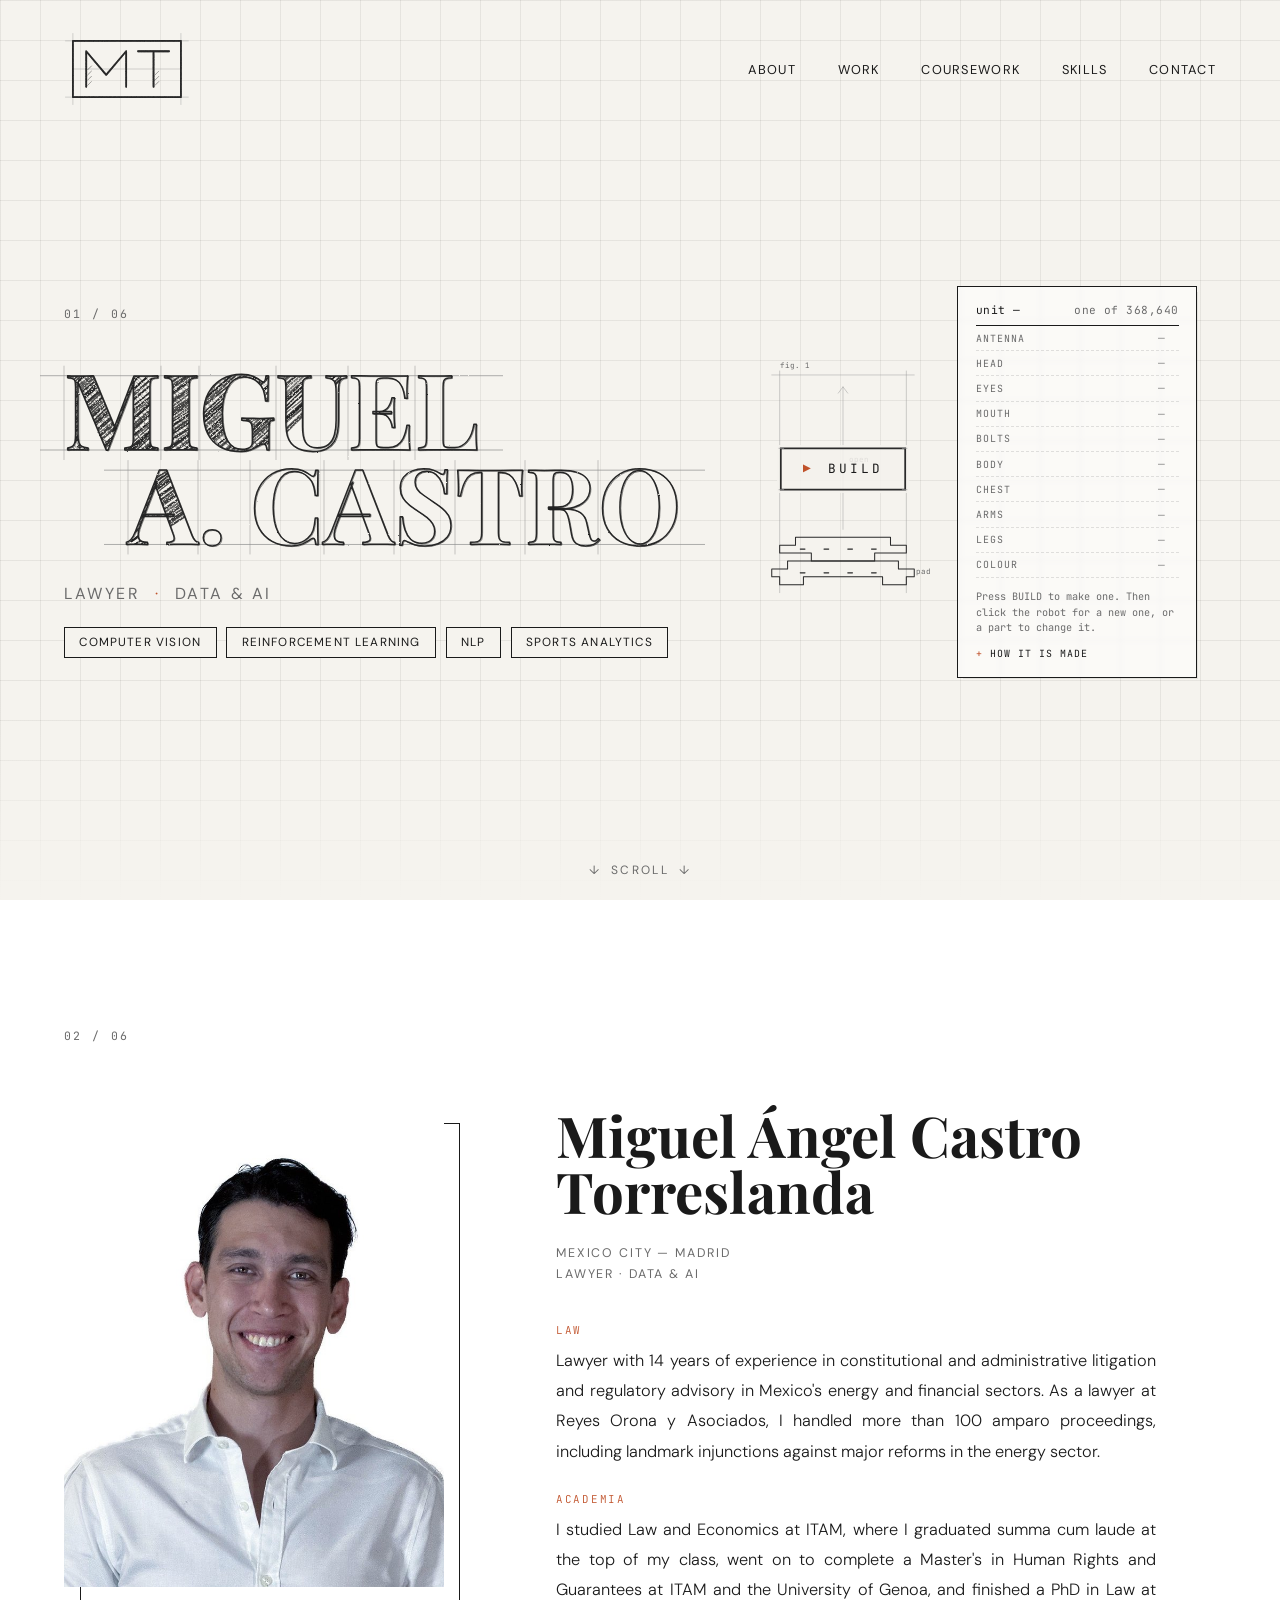
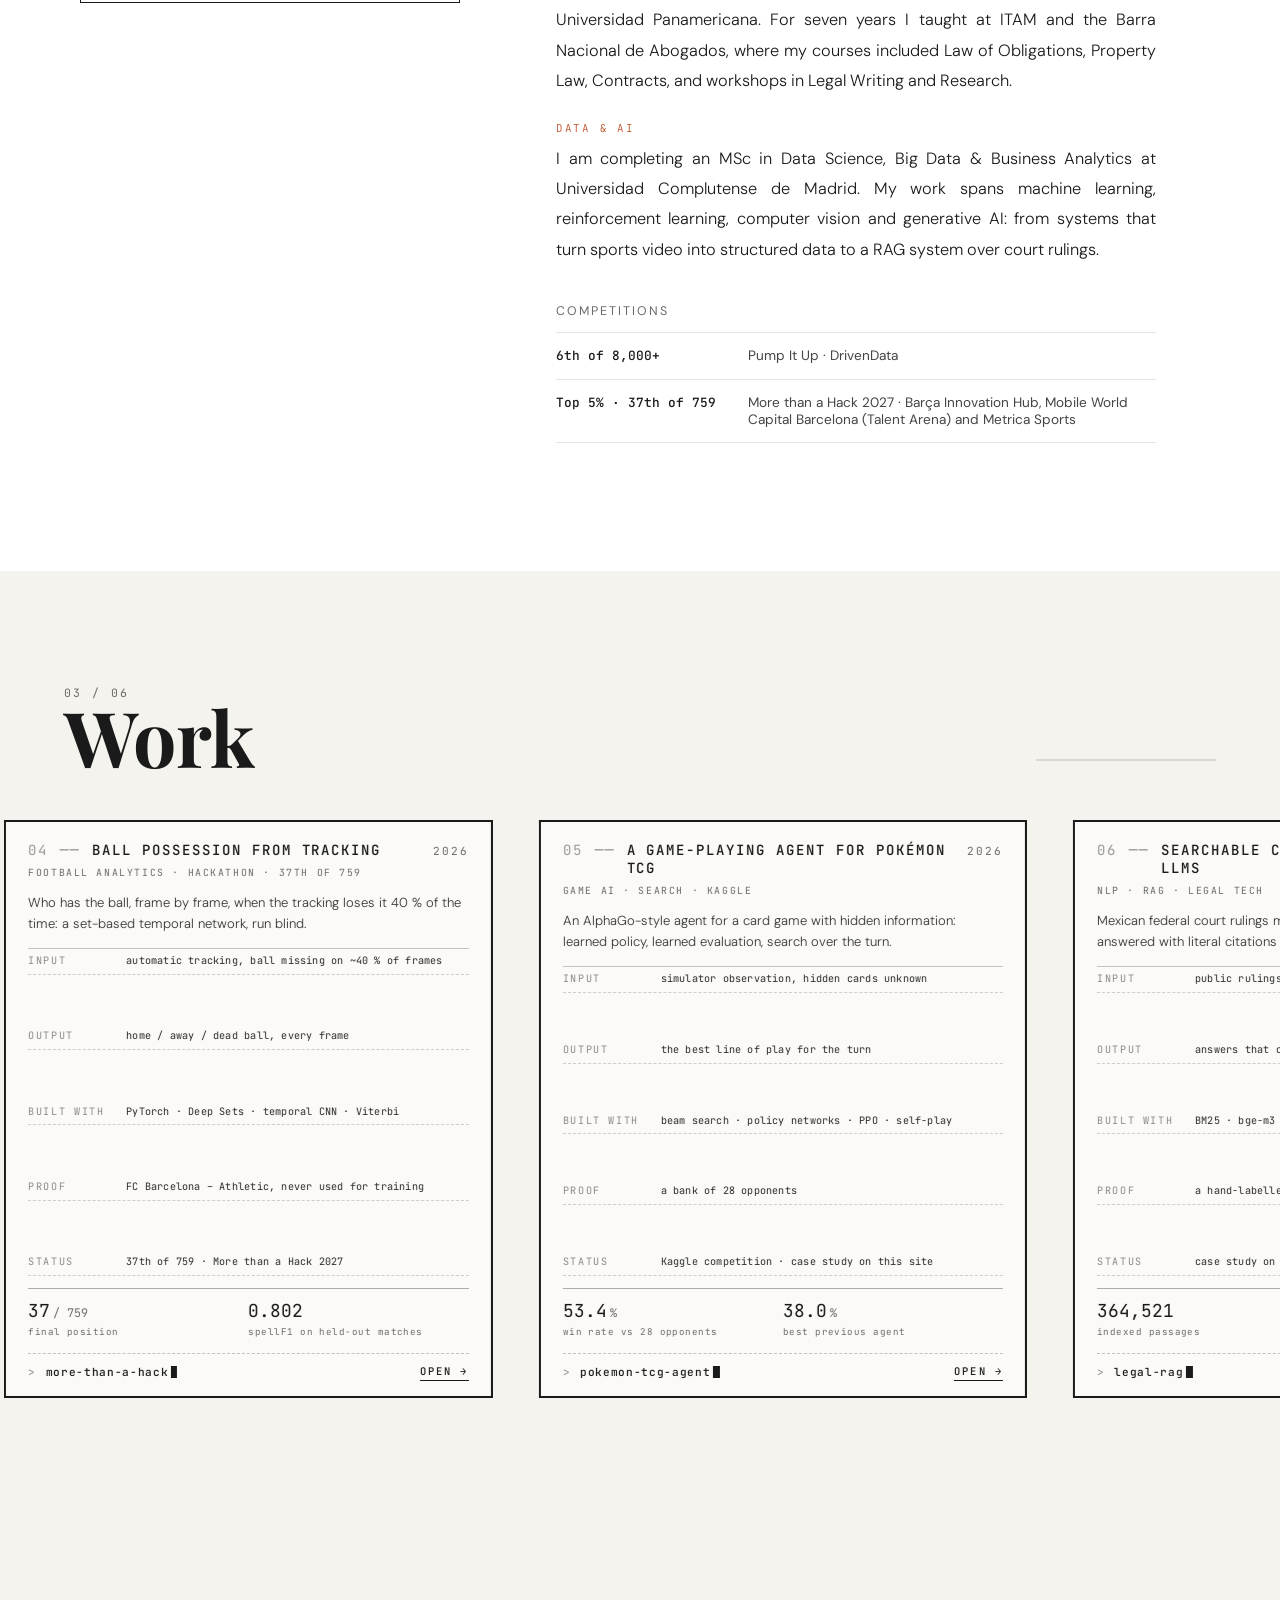
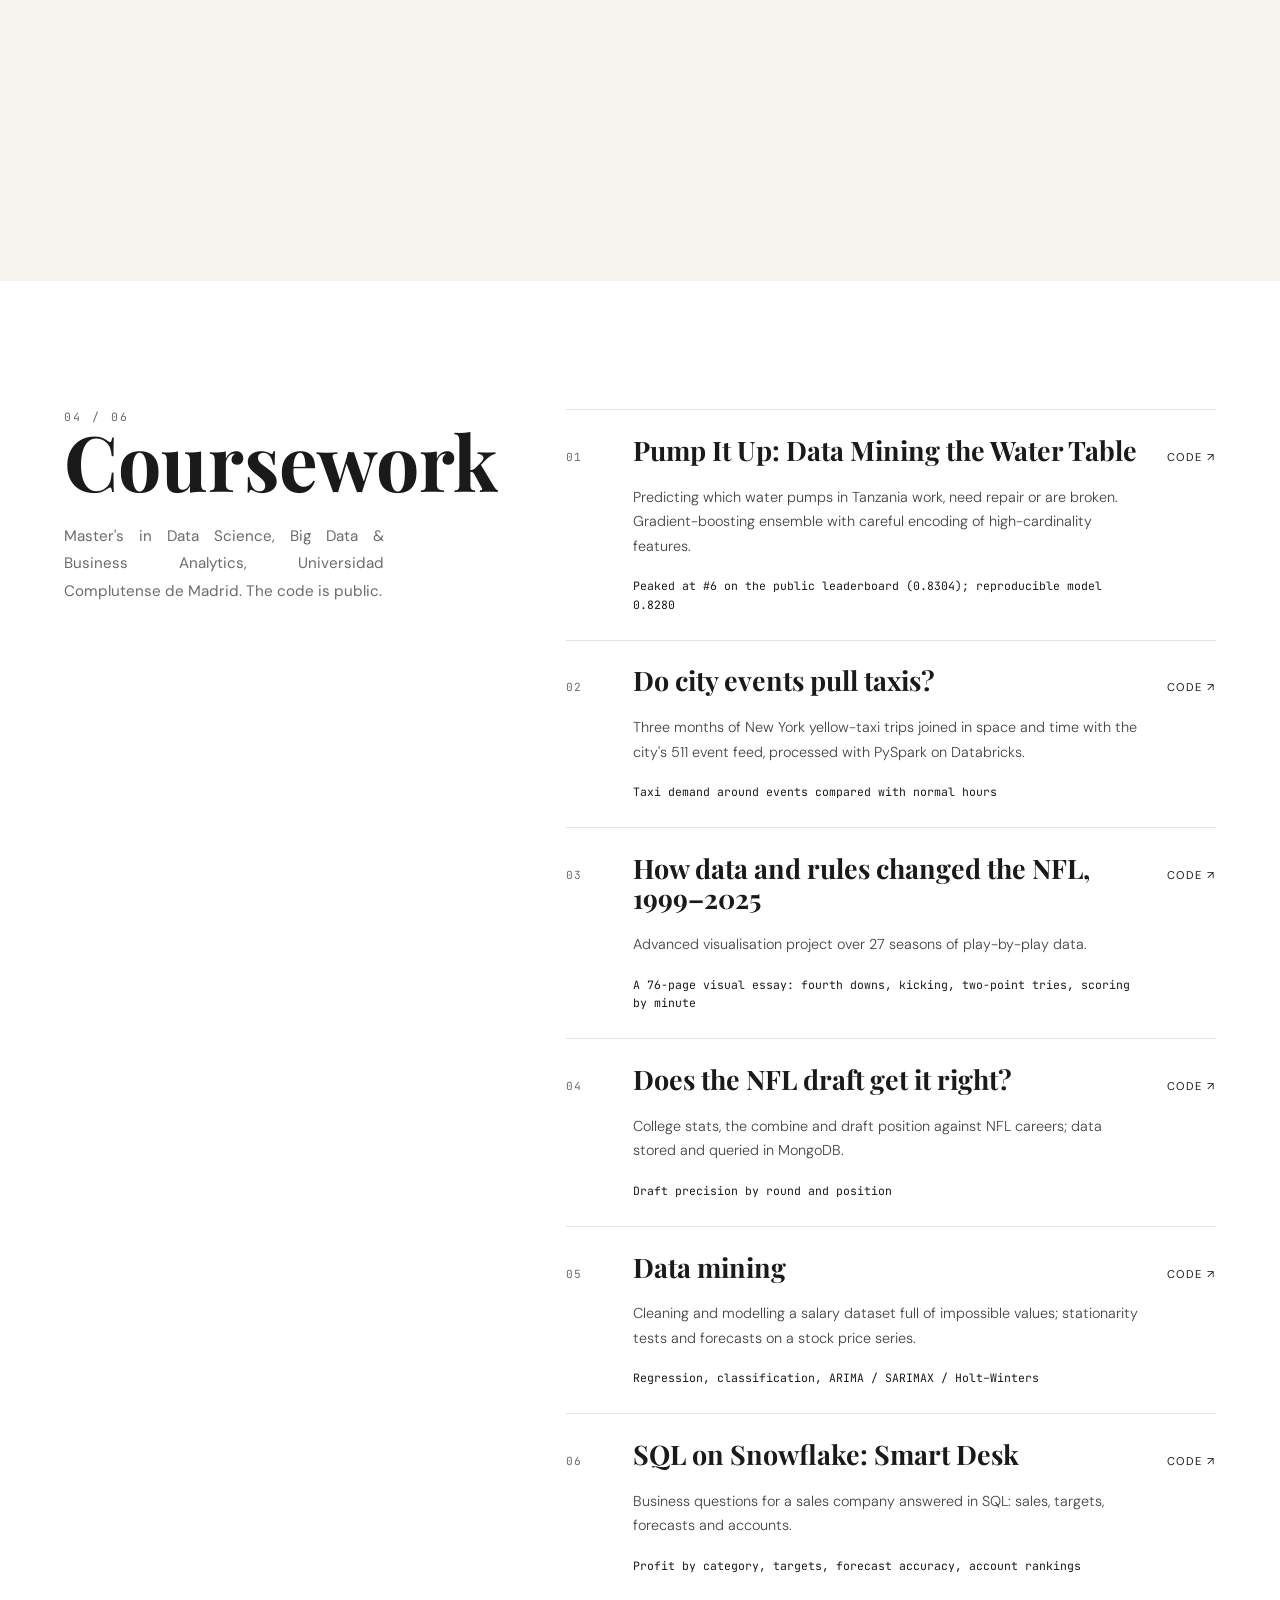
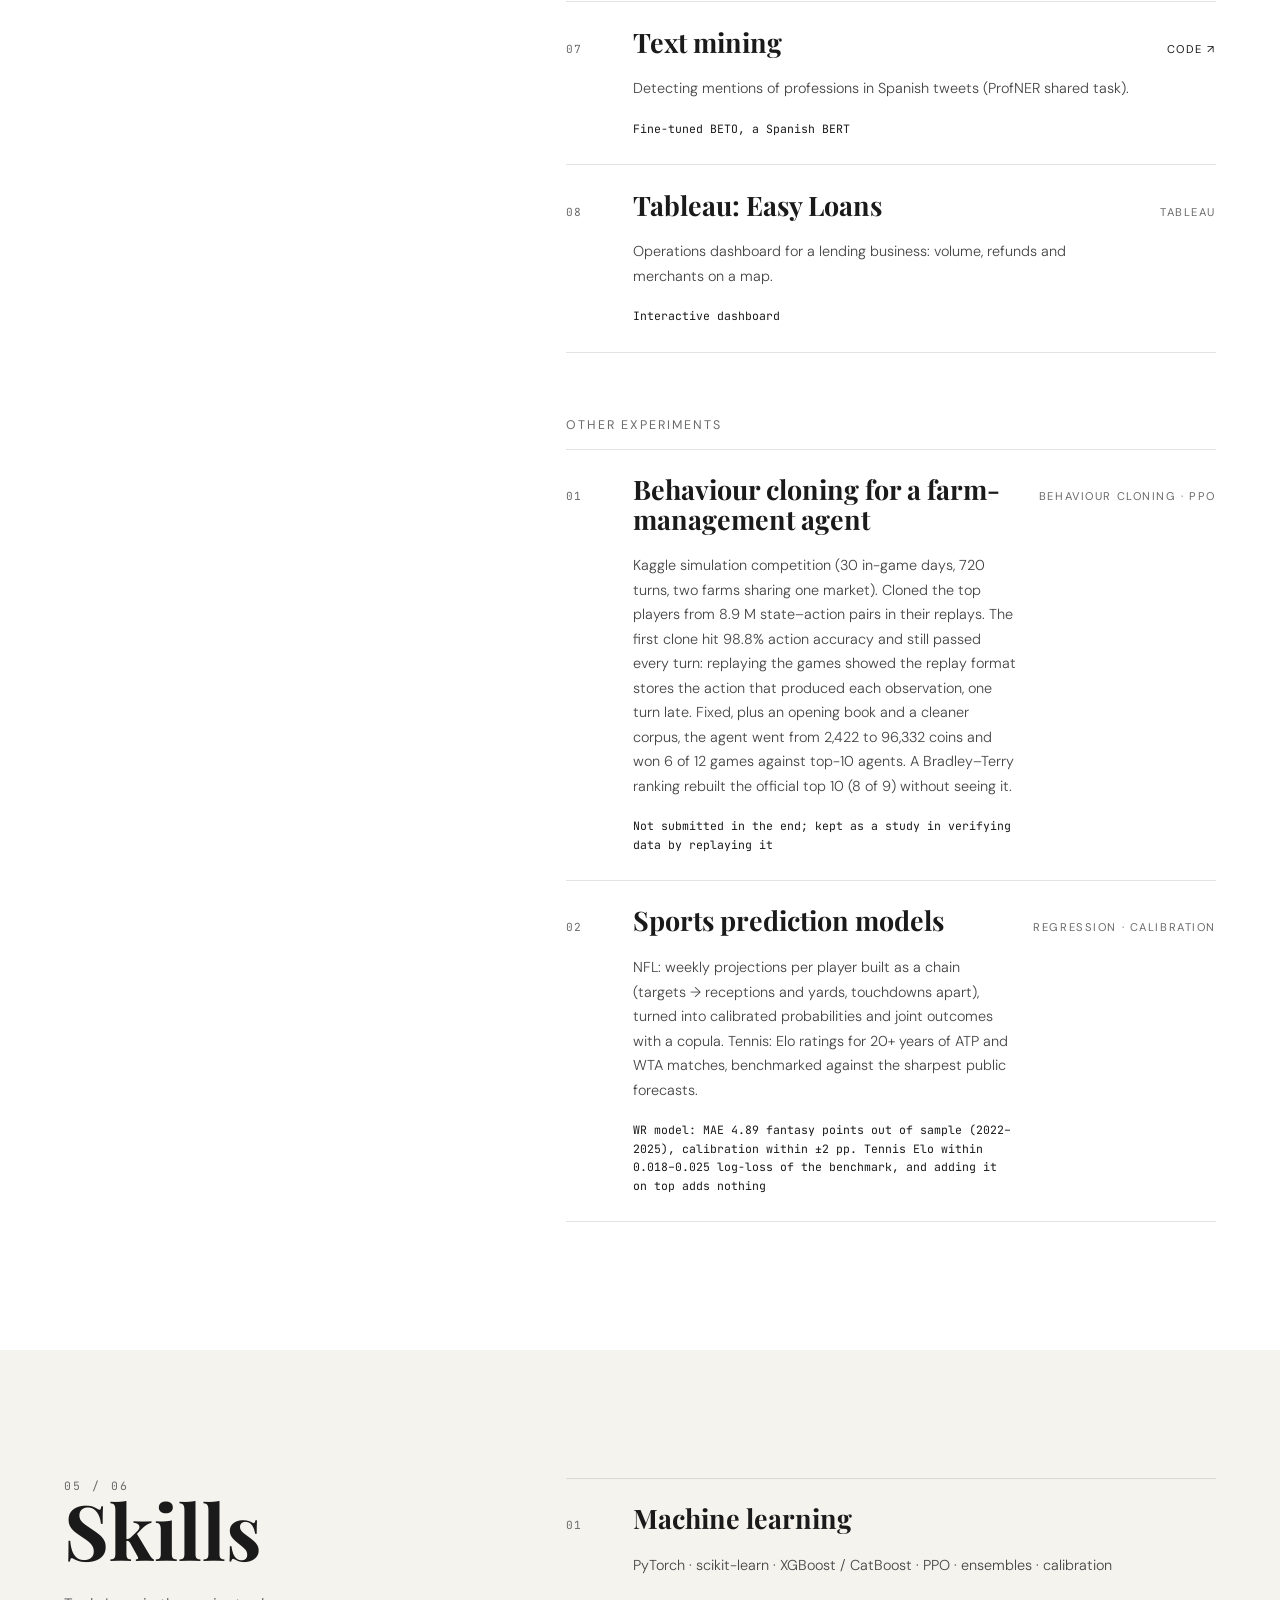
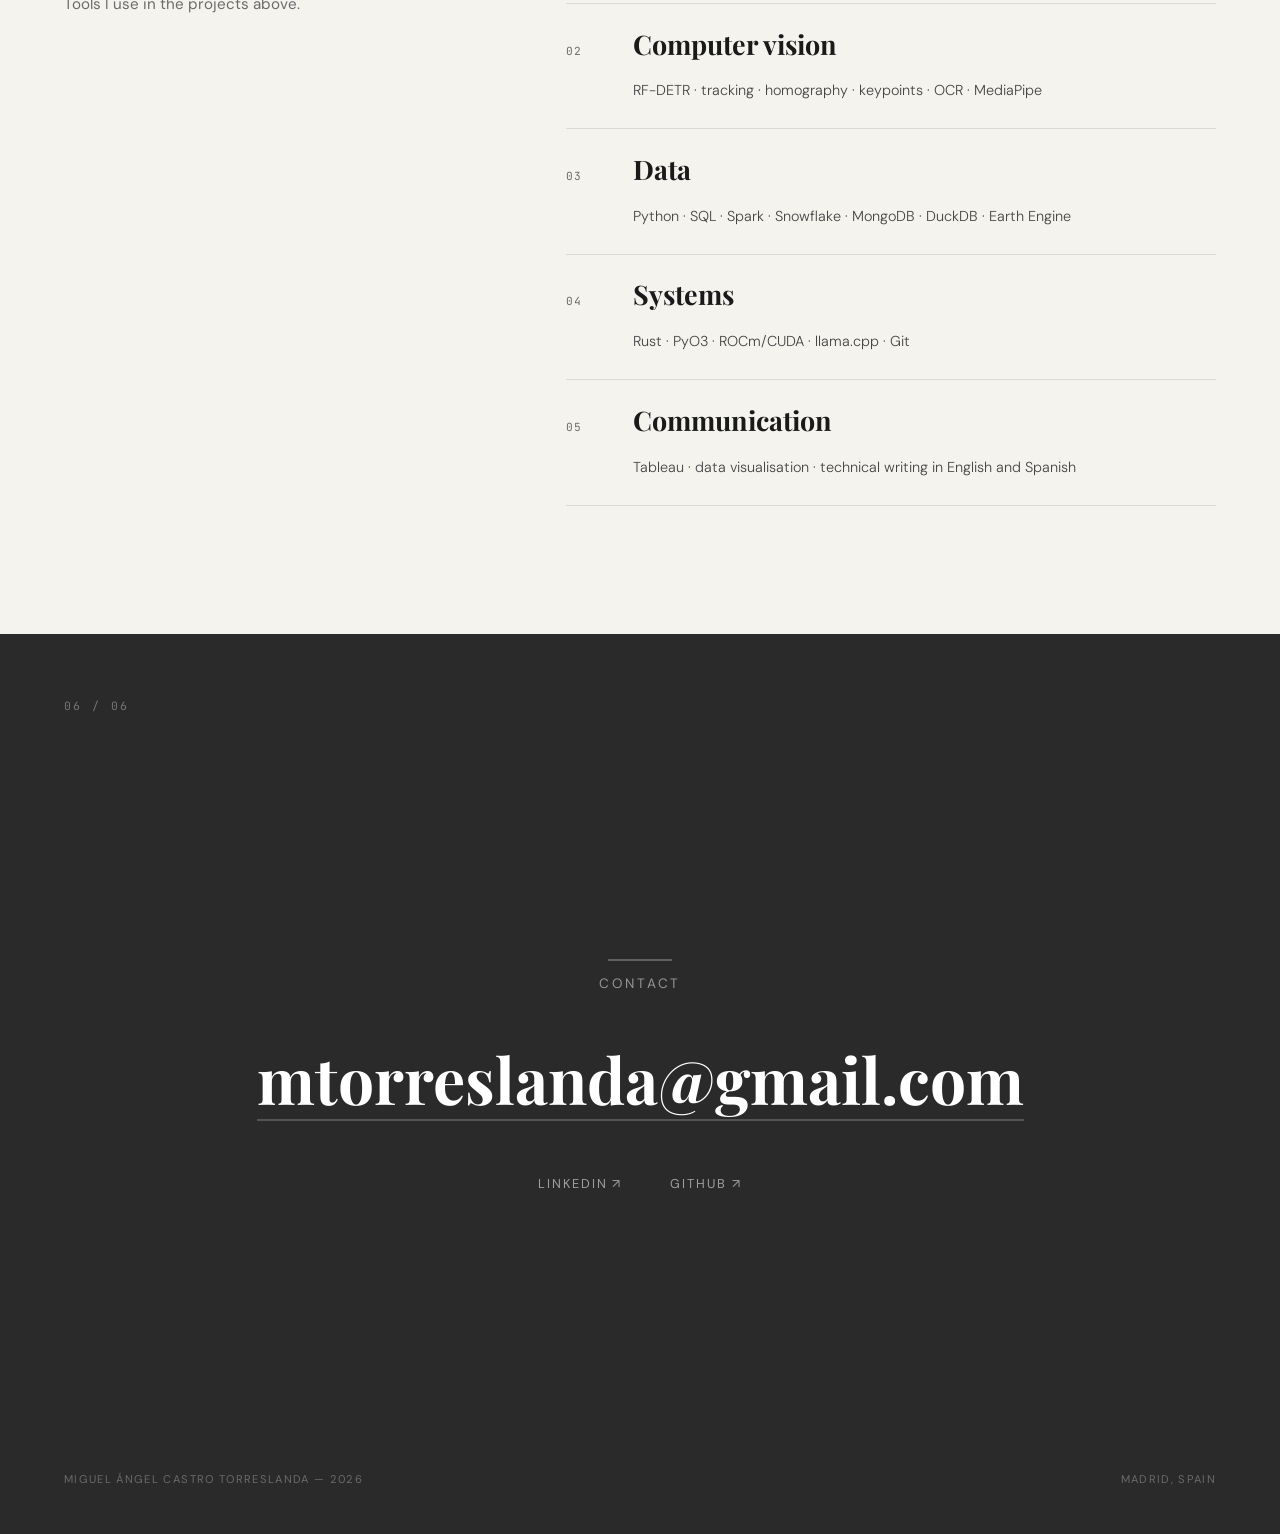
==== commit a1635f1f: "Browser-tab icons: each page shows its own logo (front page, 404 and older case pages use the front " ====
--- a/index.html
+++ b/index.html
@@ -10,7 +10,7 @@
 <meta property="og:description" content="Data scientist in Madrid. Computer vision for sports video, reinforcement learning, legal NLP and multimodal models.">
 <meta property="og:image" content="https://mtorreslanda.com/assets/img/nfl-board-poster.jpg">
 <meta name="theme-color" content="#F5F3EE">
-<link rel="icon" href="assets/img/favicon.svg" type="image/svg+xml">
+<link rel="icon" href="assets/img/fav/home.svg?v=11" type="image/svg+xml">
 <link rel="preconnect" href="https://fonts.googleapis.com"><link rel="preconnect" href="https://fonts.gstatic.com" crossorigin><link href="https://fonts.googleapis.com/css2?family=DM+Sans:opsz,wght@9..40,400;9..40,500;9..40,700&family=JetBrains+Mono:wght@400;500&family=Playfair+Display:ital,wght@0,400;0,700;1,400&display=swap" rel="stylesheet">
 <link rel="stylesheet" href="assets/css/home.css?v=57">
 <link rel="stylesheet" href="assets/css/work-cards.css?v=57">
